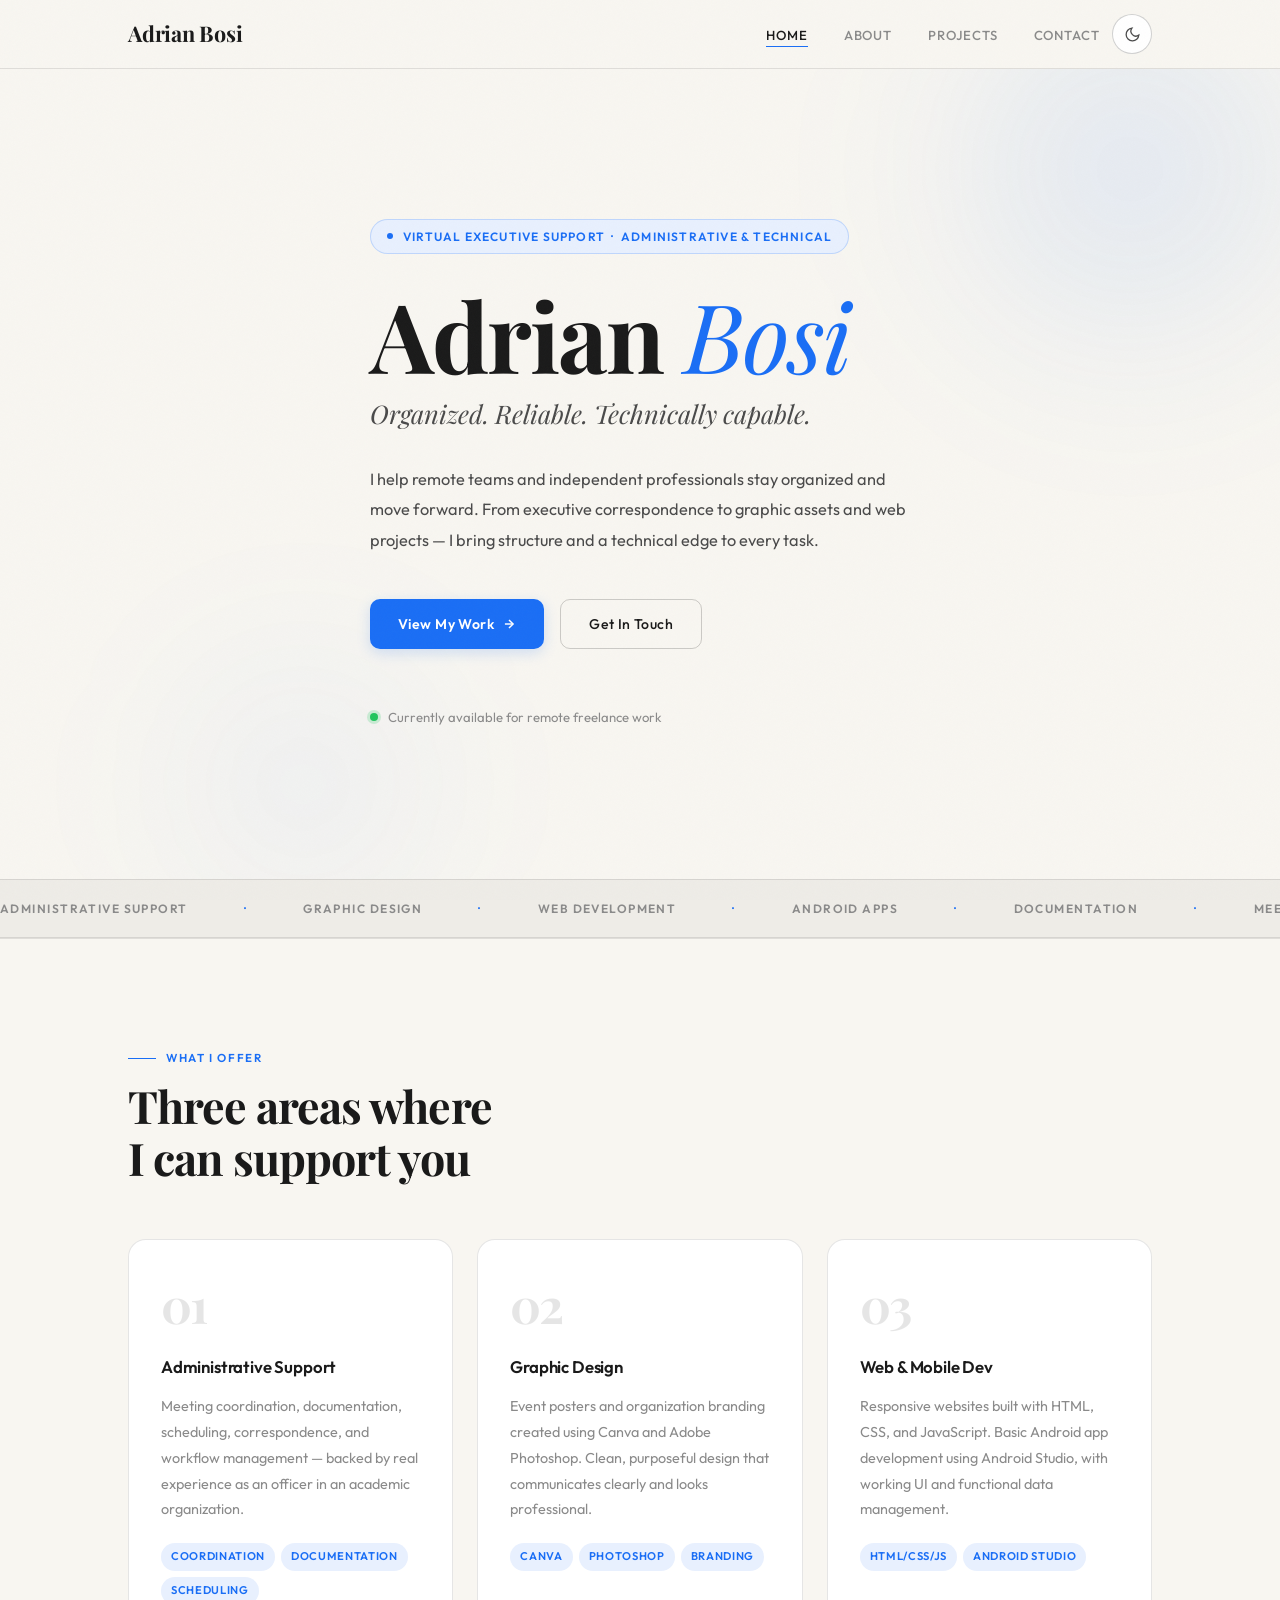
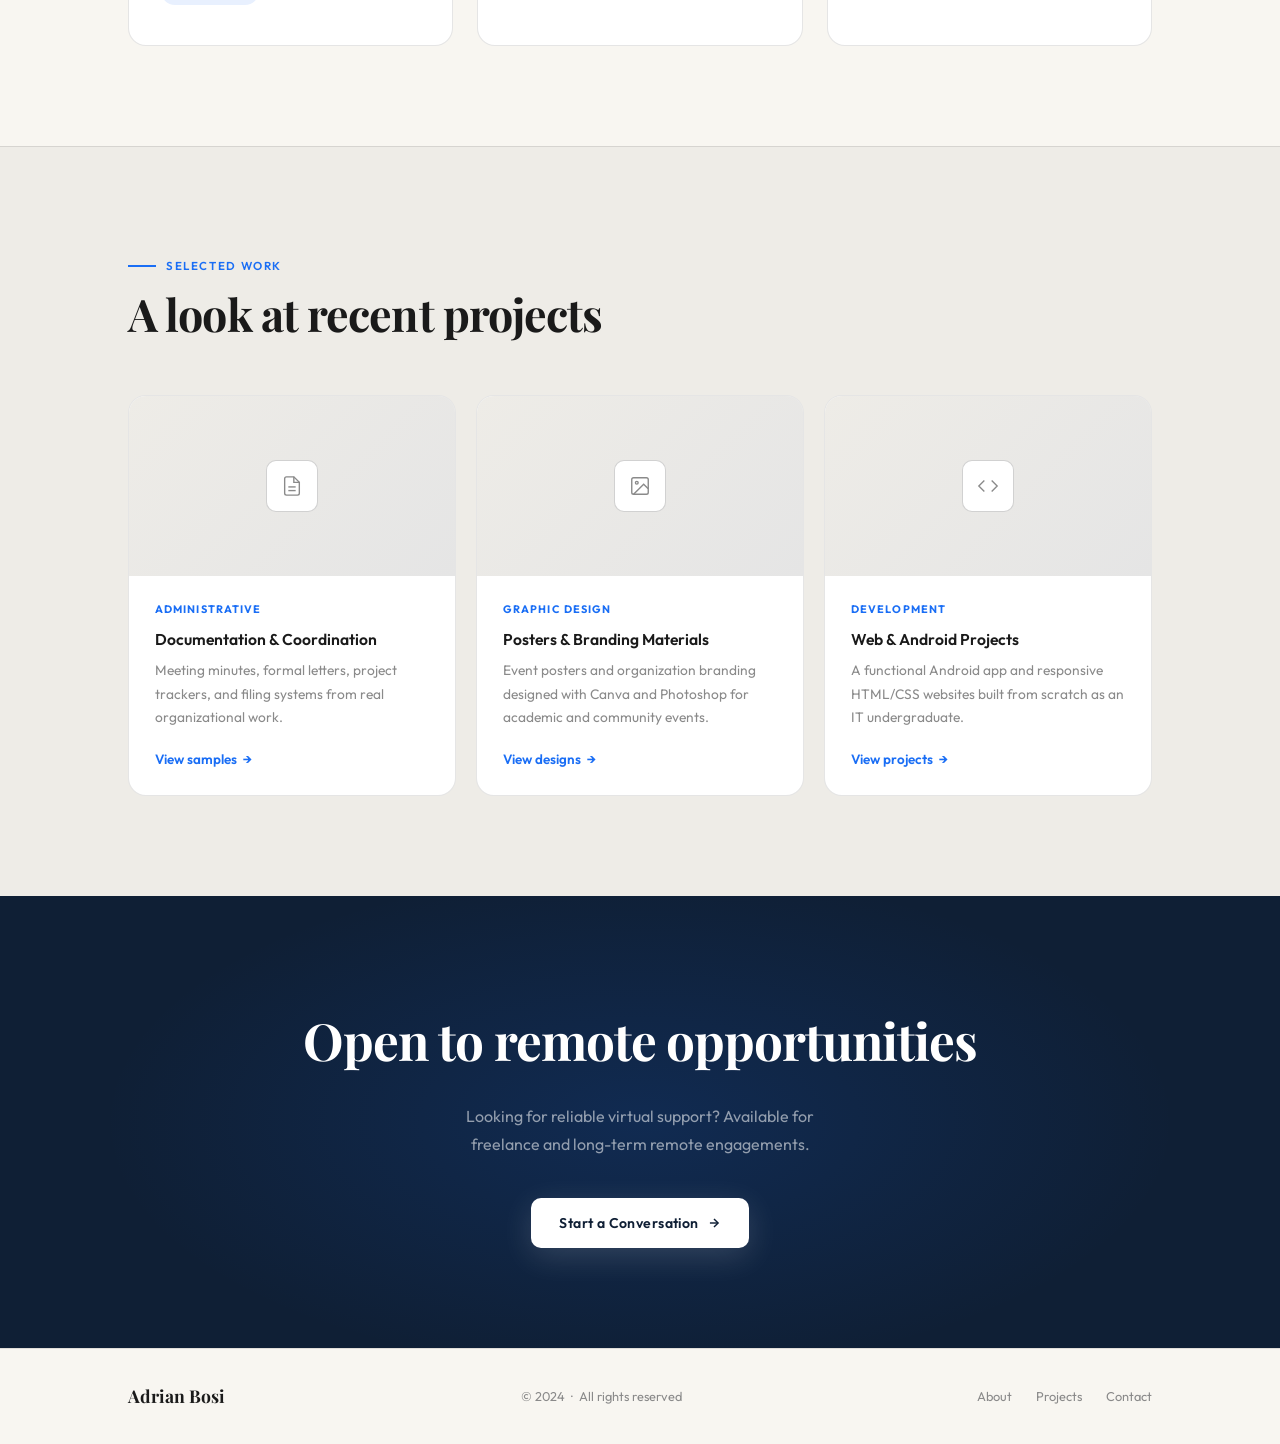
==== index.html @ af2e98ad "Add files via upload" ====
<!DOCTYPE html>
<html lang="en" data-theme="light">
<head>
  <meta charset="UTF-8"/>
  <meta name="viewport" content="width=device-width, initial-scale=1.0"/>
  <title>Adrian Bosi | Virtual Executive &amp; Administrative Support</title>
  <meta name="description" content="Virtual executive and administrative support for remote teams. Organized, reliable, and technically capable. Available for freelance work."/>
  <meta name="theme-color" content="#f8f6f1" media="(prefers-color-scheme: light)"/>
  <meta name="theme-color" content="#0d0f14" media="(prefers-color-scheme: dark)"/>
  <link rel="stylesheet" href="css/style.css"/>
</head>
<body>

  <!-- Skip to content (accessibility) -->
  <a href="#main-content" class="skip-link">Skip to main content</a>

  <!-- Scroll progress bar -->
  <div id="scrollProgress" style="position:fixed;top:0;left:0;height:2px;background:var(--accent);z-index:999;width:0;transition:width 0.1s;" aria-hidden="true"></div>

  <!-- NAV -->
  <nav class="navbar" role="navigation" aria-label="Main navigation">
    <div class="nav-inner">
      <a href="index.html" class="nav-logo" aria-label="Adrian Bosi — home">Adrian Bosi</a>

      <div class="nav-right">
        <!-- Mobile toggle -->
        <button class="nav-toggle" id="navToggle"
                aria-expanded="false"
                aria-controls="navLinksWrap"
                aria-label="Open menu">
          <span></span><span></span><span></span>
        </button>

        <!-- Links -->
        <div class="nav-links-wrap" id="navLinksWrap">
          <ul class="nav-links" role="list">
            <li><a href="index.html" class="active">Home</a></li>
            <li><a href="pages/about.html">About</a></li>
            <li><a href="pages/projects.html">Projects</a></li>
            <li><a href="pages/contact.html">Contact</a></li>
          </ul>
        </div>

        <!-- Dark mode toggle -->
        <button class="theme-toggle" id="themeToggle" aria-label="Switch to dark mode">
          <!-- Moon (shown in light mode) -->
          <svg class="icon-moon" viewBox="0 0 24 24" fill="none" stroke="currentColor" stroke-width="1.8" aria-hidden="true">
            <path d="M21 12.79A9 9 0 1111.21 3 7 7 0 0021 12.79z"/>
          </svg>
          <!-- Sun (shown in dark mode) -->
          <svg class="icon-sun" viewBox="0 0 24 24" fill="none" stroke="currentColor" stroke-width="1.8" aria-hidden="true">
            <circle cx="12" cy="12" r="5"/>
            <line x1="12" y1="1" x2="12" y2="3"/>
            <line x1="12" y1="21" x2="12" y2="23"/>
            <line x1="4.22" y1="4.22" x2="5.64" y2="5.64"/>
            <line x1="18.36" y1="18.36" x2="19.78" y2="19.78"/>
            <line x1="1" y1="12" x2="3" y2="12"/>
            <line x1="21" y1="12" x2="23" y2="12"/>
            <line x1="4.22" y1="19.78" x2="5.64" y2="18.36"/>
            <line x1="18.36" y1="5.64" x2="19.78" y2="4.22"/>
          </svg>
        </button>
      </div>
    </div>
  </nav>

  <main id="main-content">

    <!-- HERO -->
    <section class="hero" aria-label="Introduction">
      <div class="hero-bg" aria-hidden="true">
        <div class="hero-orb hero-orb-1"></div>
        <div class="hero-orb hero-orb-2"></div>
      </div>
      <div class="container">
        <div class="hero-content">

          <div class="hero-eyebrow reveal">
            <div class="hero-eyebrow-dot" aria-hidden="true"></div>
            <span>Virtual Executive Support &nbsp;&middot;&nbsp; Administrative &amp; Technical</span>
          </div>

          <h1 class="hero-name reveal reveal-delay-1">
            Adrian&nbsp;<span class="hero-name-italic">Bosi</span>
          </h1>

          <p class="hero-tagline reveal reveal-delay-2">
            Organized. Reliable. Technically capable.
          </p>

          <p class="hero-intro reveal reveal-delay-2">
            I help remote teams and independent professionals stay organized and move forward.
            From executive correspondence to graphic assets and web projects — I bring structure
            and a technical edge to every task.
          </p>

          <div class="hero-cta reveal reveal-delay-3">
            <a href="pages/projects.html" class="btn-primary">
              View My Work
              <svg width="14" height="14" viewBox="0 0 24 24" fill="none" stroke="currentColor" stroke-width="2.5" aria-hidden="true"><line x1="5" y1="12" x2="19" y2="12"/><polyline points="12 5 19 12 12 19"/></svg>
            </a>
            <a href="pages/contact.html" class="btn-outline">Get In Touch</a>
          </div>

          <div class="hero-status reveal reveal-delay-4" aria-label="Availability status">
            <div class="status-dot" aria-hidden="true"></div>
            <span>Currently available for remote freelance work</span>
          </div>

        </div>
      </div>
    </section>

    <!-- MARQUEE STRIP -->
    <div class="marquee-section" aria-hidden="true">
      <div class="marquee-track">
        <!-- Duplicated for seamless loop -->
        <span class="marquee-item">Administrative Support</span>
        <span class="marquee-item">Graphic Design</span>
        <span class="marquee-item">Web Development</span>
        <span class="marquee-item">Android Apps</span>
        <span class="marquee-item">Documentation</span>
        <span class="marquee-item">Meeting Coordination</span>
        <span class="marquee-item">Canva &amp; Photoshop</span>
        <span class="marquee-item">HTML &amp; CSS &amp; JS</span>
        <span class="marquee-item">Remote Ready</span>
        <span class="marquee-item">Administrative Support</span>
        <span class="marquee-item">Graphic Design</span>
        <span class="marquee-item">Web Development</span>
        <span class="marquee-item">Android Apps</span>
        <span class="marquee-item">Documentation</span>
        <span class="marquee-item">Meeting Coordination</span>
        <span class="marquee-item">Canva &amp; Photoshop</span>
        <span class="marquee-item">HTML &amp; CSS &amp; JS</span>
        <span class="marquee-item">Remote Ready</span>
      </div>
    </div>

    <!-- SERVICES -->
    <section class="services" aria-labelledby="services-heading">
      <div class="container">
        <div class="section-eyebrow reveal">
          <div class="eyebrow-line" aria-hidden="true"></div>
          <span class="eyebrow-text">What I Offer</span>
        </div>
        <h2 class="section-title reveal" id="services-heading">
          Three areas where<br/>I can support you
        </h2>
        <div class="services-grid">

          <div class="service-card reveal reveal-delay-1">
            <div class="service-card-num" aria-hidden="true">01</div>
            <h3>Administrative Support</h3>
            <p>Meeting coordination, documentation, scheduling, correspondence, and workflow management — backed by real experience as an officer in an academic organization.</p>
            <div class="service-tag-row" aria-label="Related skills">
              <span class="service-tag">Coordination</span>
              <span class="service-tag">Documentation</span>
              <span class="service-tag">Scheduling</span>
            </div>
          </div>

          <div class="service-card reveal reveal-delay-2">
            <div class="service-card-num" aria-hidden="true">02</div>
            <h3>Graphic Design</h3>
            <p>Event posters and organization branding created using Canva and Adobe Photoshop. Clean, purposeful design that communicates clearly and looks professional.</p>
            <div class="service-tag-row" aria-label="Related skills">
              <span class="service-tag">Canva</span>
              <span class="service-tag">Photoshop</span>
              <span class="service-tag">Branding</span>
            </div>
          </div>

          <div class="service-card reveal reveal-delay-3">
            <div class="service-card-num" aria-hidden="true">03</div>
            <h3>Web &amp; Mobile Dev</h3>
            <p>Responsive websites built with HTML, CSS, and JavaScript. Basic Android app development using Android Studio, with working UI and functional data management.</p>
            <div class="service-tag-row" aria-label="Related skills">
              <span class="service-tag">HTML/CSS/JS</span>
              <span class="service-tag">Android Studio</span>
            </div>
          </div>

        </div>
      </div>
    </section>

    <!-- WORK PREVIEW -->
    <section class="preview" aria-labelledby="preview-heading">
      <div class="container">
        <div class="section-eyebrow reveal">
          <div class="eyebrow-line" aria-hidden="true"></div>
          <span class="eyebrow-text">Selected Work</span>
        </div>
        <h2 class="section-title reveal" id="preview-heading">A look at recent projects</h2>
        <div class="preview-grid">

          <a href="pages/projects.html#admin" class="preview-card reveal reveal-delay-1" aria-label="View Administrative work samples">
            <div class="preview-card-img" aria-hidden="true">
              <div class="preview-card-icon">
                <svg viewBox="0 0 24 24"><path d="M14 2H6a2 2 0 00-2 2v16a2 2 0 002 2h12a2 2 0 002-2V8z"/><polyline points="14 2 14 8 20 8"/><line x1="16" y1="13" x2="8" y2="13"/><line x1="16" y1="17" x2="8" y2="17"/></svg>
              </div>
            </div>
            <div class="preview-card-body">
              <div class="preview-tag">Administrative</div>
              <h4>Documentation &amp; Coordination</h4>
              <p>Meeting minutes, formal letters, project trackers, and filing systems from real organizational work.</p>
              <div class="preview-card-arrow" aria-hidden="true">
                View samples <span>&rarr;</span>
              </div>
            </div>
          </a>

          <a href="pages/projects.html#design" class="preview-card reveal reveal-delay-2" aria-label="View Graphic Design work samples">
            <div class="preview-card-img" aria-hidden="true">
              <div class="preview-card-icon">
                <svg viewBox="0 0 24 24"><rect x="3" y="3" width="18" height="18" rx="2"/><circle cx="8.5" cy="8.5" r="1.5"/><polyline points="21 15 16 10 5 21"/></svg>
              </div>
            </div>
            <div class="preview-card-body">
              <div class="preview-tag">Graphic Design</div>
              <h4>Posters &amp; Branding Materials</h4>
              <p>Event posters and organization branding designed with Canva and Photoshop for academic and community events.</p>
              <div class="preview-card-arrow" aria-hidden="true">
                View designs <span>&rarr;</span>
              </div>
            </div>
          </a>

          <a href="pages/projects.html#dev" class="preview-card reveal reveal-delay-3" aria-label="View Web and Mobile Development samples">
            <div class="preview-card-img" aria-hidden="true">
              <div class="preview-card-icon">
                <svg viewBox="0 0 24 24"><polyline points="16 18 22 12 16 6"/><polyline points="8 6 2 12 8 18"/></svg>
              </div>
            </div>
            <div class="preview-card-body">
              <div class="preview-tag">Development</div>
              <h4>Web &amp; Android Projects</h4>
              <p>A functional Android app and responsive HTML/CSS websites built from scratch as an IT undergraduate.</p>
              <div class="preview-card-arrow" aria-hidden="true">
                View projects <span>&rarr;</span>
              </div>
            </div>
          </a>

        </div>
      </div>
    </section>

    <!-- CTA BANNER -->
    <section class="cta-banner" aria-labelledby="cta-heading">
      <div class="cta-banner-glow" aria-hidden="true"></div>
      <div class="container">
        <div class="cta-banner-content reveal">
          <h2 id="cta-heading">Open to remote opportunities</h2>
          <p>Looking for reliable virtual support? Available for freelance and long-term remote engagements.</p>
          <a href="pages/contact.html" class="btn-primary">
            Start a Conversation
            <svg width="14" height="14" viewBox="0 0 24 24" fill="none" stroke="currentColor" stroke-width="2.5" aria-hidden="true"><line x1="5" y1="12" x2="19" y2="12"/><polyline points="12 5 19 12 12 19"/></svg>
          </a>
        </div>
      </div>
    </section>

  </main>

  <!-- FOOTER -->
  <footer class="footer" role="contentinfo">
    <div class="container">
      <div class="footer-inner">
        <span class="footer-logo">Adrian Bosi</span>
        <p>&copy; 2024 &nbsp;&middot;&nbsp; All rights reserved</p>
        <nav class="footer-links" aria-label="Footer navigation">
          <a href="pages/about.html">About</a>
          <a href="pages/projects.html">Projects</a>
          <a href="pages/contact.html">Contact</a>
        </nav>
      </div>
    </div>
  </footer>

  <script src="js/main.js"></script>
</body>
</html>
---- css/style.css ----
/* =====================================================
   PORTFOLIO — STYLE.CSS
   Aesthetic: Refined editorial · dual-mode
   ===================================================== */

/* ---- GOOGLE FONTS ---- */
@import url('https://fonts.googleapis.com/css2?family=Playfair+Display:ital,wght@0,400;0,600;0,700;1,400&family=Outfit:wght@300;400;500;600&display=swap');

/* ---- CSS VARIABLES: LIGHT MODE ---- */
:root {
  --bg:          #f8f6f1;
  --bg-2:        #eeece7;
  --bg-card:     #ffffff;
  --text:        #1a1a1a;
  --text-2:      #4a4a4a;
  --text-muted:  #8a8a8a;
  --navy:        #0f1f35;
  --accent:      #1a6ef5;
  --accent-glow: rgba(26,110,245,0.18);
  --accent-soft: #e8f0fe;
  --border:      rgba(0,0,0,0.10);
  --border-strong: rgba(0,0,0,0.18);
  --shadow-sm:   0 2px 10px rgba(0,0,0,0.06);
  --shadow-md:   0 6px 30px rgba(0,0,0,0.10);
  --shadow-lg:   0 16px 48px rgba(0,0,0,0.14);
  --grain-opacity: 0.025;
  --radius:      10px;
  --radius-lg:   18px;
  --font-display: 'Playfair Display', serif;
  --font-body:    'Outfit', sans-serif;
  --transition:   0.3s cubic-bezier(0.4, 0, 0.2, 1);
}

/* ---- DARK MODE ---- */
[data-theme="dark"] {
  --bg:          #0d0f14;
  --bg-2:        #13161e;
  --bg-card:     #181c26;
  --text:        #eeeae0;
  --text-2:      #b8b4a8;
  --text-muted:  #6b6760;
  --navy:        #eeeae0;
  --accent:      #4d8ef7;
  --accent-glow: rgba(77,142,247,0.22);
  --accent-soft: rgba(77,142,247,0.10);
  --border:      rgba(255,255,255,0.08);
  --border-strong: rgba(255,255,255,0.14);
  --shadow-sm:   0 2px 10px rgba(0,0,0,0.3);
  --shadow-md:   0 6px 30px rgba(0,0,0,0.4);
  --shadow-lg:   0 16px 48px rgba(0,0,0,0.5);
  --grain-opacity: 0.04;
}

/* ---- RESET & BASE ---- */
*, *::before, *::after { box-sizing: border-box; margin: 0; padding: 0; }
html { scroll-behavior: smooth; font-size: 16px; }

body {
  font-family: var(--font-body);
  background: var(--bg);
  color: var(--text);
  line-height: 1.75;
  -webkit-font-smoothing: antialiased;
  transition: background var(--transition), color var(--transition);
  overflow-x: hidden;
  position: relative;
}

/* ---- GRAIN TEXTURE OVERLAY ---- */
body::before {
  content: '';
  position: fixed;
  inset: 0;
  pointer-events: none;
  z-index: 9999;
  opacity: var(--grain-opacity);
  background-image: url("data:image/svg+xml,%3Csvg viewBox='0 0 256 256' xmlns='http://www.w3.org/2000/svg'%3E%3Cfilter id='noise'%3E%3CfeTurbulence type='fractalNoise' baseFrequency='0.9' numOctaves='4' stitchTiles='stitch'/%3E%3C/filter%3E%3Crect width='100%25' height='100%25' filter='url(%23noise)'/%3E%3C/svg%3E");
  background-repeat: repeat;
  background-size: 160px 160px;
}

/* ---- SKIP TO CONTENT (accessibility) ---- */
.skip-link {
  position: absolute;
  top: -100%;
  left: 16px;
  background: var(--accent);
  color: #fff;
  padding: 10px 20px;
  border-radius: var(--radius);
  font-size: 0.85rem;
  font-weight: 600;
  z-index: 9999;
  transition: top 0.2s;
}
.skip-link:focus { top: 16px; }

img { max-width: 100%; display: block; }
a { text-decoration: none; color: inherit; }

/* Focus styles for accessibility */
:focus-visible {
  outline: 2px solid var(--accent);
  outline-offset: 3px;
  border-radius: 4px;
}

.container {
  max-width: 1080px;
  margin: 0 auto;
  padding: 0 28px;
}

/* ---- SCROLL REVEAL ---- */
.reveal {
  opacity: 0;
  transform: translateY(28px);
  transition: opacity 0.65s cubic-bezier(0.4,0,0.2,1),
              transform 0.65s cubic-bezier(0.4,0,0.2,1);
}
.reveal.revealed {
  opacity: 1;
  transform: translateY(0);
}
.reveal-delay-1 { transition-delay: 0.1s; }
.reveal-delay-2 { transition-delay: 0.2s; }
.reveal-delay-3 { transition-delay: 0.3s; }
.reveal-delay-4 { transition-delay: 0.4s; }

/* ---- NAVBAR ---- */
.navbar {
  position: sticky;
  top: 0;
  z-index: 200;
  background: rgba(248,246,241,0.88);
  backdrop-filter: blur(14px);
  -webkit-backdrop-filter: blur(14px);
  border-bottom: 1px solid var(--border);
  transition: background var(--transition), border-color var(--transition);
}

[data-theme="dark"] .navbar {
  background: rgba(13,15,20,0.88);
}

.nav-inner {
  max-width: 1080px;
  margin: 0 auto;
  padding: 0 28px;
  height: 68px;
  display: flex;
  align-items: center;
  justify-content: space-between;
}

.nav-logo {
  font-family: var(--font-display);
  font-size: 1.35rem;
  font-weight: 700;
  color: var(--text);
  letter-spacing: -0.01em;
  transition: color var(--transition);
}
.nav-logo:hover { color: var(--accent); }

.nav-right {
  display: flex;
  align-items: center;
  gap: 12px;
}

.nav-links {
  display: flex;
  list-style: none;
  gap: 36px;
  align-items: center;
}

.nav-links a {
  font-size: 0.82rem;
  font-weight: 500;
  color: var(--text-muted);
  letter-spacing: 0.07em;
  text-transform: uppercase;
  transition: color var(--transition);
  position: relative;
  padding-bottom: 2px;
}

.nav-links a::after {
  content: '';
  position: absolute;
  bottom: -2px;
  left: 0;
  width: 0;
  height: 1.5px;
  background: var(--accent);
  transition: width var(--transition);
}

.nav-links a:hover,
.nav-links a.active { color: var(--text); }
.nav-links a:hover::after,
.nav-links a.active::after { width: 100%; }

/* ---- DARK MODE TOGGLE ---- */
.theme-toggle {
  width: 40px;
  height: 40px;
  border: 1px solid var(--border-strong);
  border-radius: 50%;
  background: var(--bg-card);
  cursor: pointer;
  display: flex;
  align-items: center;
  justify-content: center;
  transition: all var(--transition);
  color: var(--text-2);
  flex-shrink: 0;
}
.theme-toggle:hover {
  border-color: var(--accent);
  color: var(--accent);
  box-shadow: 0 0 0 3px var(--accent-glow);
}

.theme-toggle svg {
  width: 17px;
  height: 17px;
  transition: opacity 0.2s, transform 0.3s;
}

.icon-moon { display: block; }
.icon-sun  { display: none; }
[data-theme="dark"] .icon-moon { display: none; }
[data-theme="dark"] .icon-sun  { display: block; }

/* Mobile nav toggle */
.nav-toggle {
  display: none;
  flex-direction: column;
  gap: 5px;
  background: none;
  border: none;
  cursor: pointer;
  padding: 6px;
  color: var(--text);
}
.nav-toggle span {
  display: block;
  width: 22px;
  height: 2px;
  background: currentColor;
  border-radius: 2px;
  transition: all 0.3s;
}

/* ---- BUTTONS ---- */
.btn-primary {
  display: inline-flex;
  align-items: center;
  gap: 8px;
  background: var(--accent);
  color: #fff;
  padding: 13px 28px;
  border-radius: var(--radius);
  font-family: var(--font-body);
  font-weight: 600;
  font-size: 0.88rem;
  letter-spacing: 0.03em;
  border: none;
  cursor: pointer;
  transition: all var(--transition);
  box-shadow: 0 4px 14px var(--accent-glow);
}
.btn-primary:hover {
  transform: translateY(-2px);
  box-shadow: 0 8px 24px var(--accent-glow);
  filter: brightness(1.08);
}

.btn-outline {
  display: inline-flex;
  align-items: center;
  gap: 8px;
  border: 1.5px solid var(--border-strong);
  color: var(--text);
  padding: 12px 28px;
  border-radius: var(--radius);
  font-family: var(--font-body);
  font-weight: 500;
  font-size: 0.88rem;
  letter-spacing: 0.03em;
  transition: all var(--transition);
  background: transparent;
  cursor: pointer;
}
.btn-outline:hover {
  border-color: var(--accent);
  color: var(--accent);
  transform: translateY(-2px);
  box-shadow: 0 4px 14px var(--accent-glow);
}

/* ---- HERO ---- */
.hero {
  min-height: 90vh;
  display: flex;
  align-items: center;
  padding: 80px 0;
  position: relative;
  overflow: hidden;
}

/* Animated background gradient orbs */
.hero-bg {
  position: absolute;
  inset: 0;
  pointer-events: none;
  overflow: hidden;
}

.hero-orb {
  position: absolute;
  border-radius: 50%;
  filter: blur(80px);
  animation: orbFloat 8s ease-in-out infinite;
}

.hero-orb-1 {
  width: 500px;
  height: 500px;
  background: radial-gradient(circle, rgba(26,110,245,0.12) 0%, transparent 70%);
  top: -150px;
  right: -100px;
  animation-delay: 0s;
}

.hero-orb-2 {
  width: 350px;
  height: 350px;
  background: radial-gradient(circle, rgba(26,110,245,0.07) 0%, transparent 70%);
  bottom: -80px;
  left: 10%;
  animation-delay: 3s;
}

[data-theme="dark"] .hero-orb-1 {
  background: radial-gradient(circle, rgba(77,142,247,0.16) 0%, transparent 70%);
}
[data-theme="dark"] .hero-orb-2 {
  background: radial-gradient(circle, rgba(77,142,247,0.10) 0%, transparent 70%);
}

@keyframes orbFloat {
  0%, 100% { transform: translateY(0px) scale(1); }
  50% { transform: translateY(-30px) scale(1.05); }
}

.hero-content { position: relative; z-index: 1; }

.hero-eyebrow {
  display: inline-flex;
  align-items: center;
  gap: 10px;
  background: var(--accent-soft);
  border: 1px solid rgba(26,110,245,0.2);
  border-radius: 100px;
  padding: 6px 16px;
  margin-bottom: 32px;
}

.hero-eyebrow-dot {
  width: 6px;
  height: 6px;
  border-radius: 50%;
  background: var(--accent);
  animation: pulse 2s ease-in-out infinite;
}

@keyframes pulse {
  0%, 100% { box-shadow: 0 0 0 0 var(--accent-glow); }
  50% { box-shadow: 0 0 0 6px transparent; }
}

.hero-eyebrow span {
  font-size: 0.75rem;
  font-weight: 600;
  letter-spacing: 0.1em;
  text-transform: uppercase;
  color: var(--accent);
}

.hero-name {
  font-family: var(--font-display);
  font-size: clamp(3.2rem, 8vw, 6rem);
  color: var(--text);
  line-height: 1.02;
  margin-bottom: 8px;
  font-weight: 700;
  letter-spacing: -0.02em;
}

.hero-name-italic {
  font-style: italic;
  font-weight: 400;
  color: var(--accent);
}

.hero-tagline {
  font-family: var(--font-display);
  font-size: clamp(1.1rem, 2.5vw, 1.6rem);
  color: var(--text-2);
  margin-bottom: 28px;
  font-style: italic;
  font-weight: 400;
}

.hero-intro {
  max-width: 540px;
  color: var(--text-2);
  font-size: 1.02rem;
  margin-bottom: 44px;
  line-height: 1.85;
}

.hero-cta {
  display: flex;
  gap: 16px;
  flex-wrap: wrap;
  margin-bottom: 52px;
}

.hero-status {
  display: inline-flex;
  align-items: center;
  gap: 10px;
  font-size: 0.82rem;
  color: var(--text-muted);
}

.status-dot {
  width: 8px;
  height: 8px;
  border-radius: 50%;
  background: #22c55e;
  box-shadow: 0 0 0 3px rgba(34,197,94,0.2);
  animation: pulse-green 2.5s ease-in-out infinite;
}

@keyframes pulse-green {
  0%, 100% { box-shadow: 0 0 0 3px rgba(34,197,94,0.2); }
  50% { box-shadow: 0 0 0 7px rgba(34,197,94,0.0); }
}

/* ---- SECTION COMMON ---- */
.section-eyebrow {
  display: inline-flex;
  align-items: center;
  gap: 10px;
  margin-bottom: 12px;
}

.eyebrow-line {
  width: 28px;
  height: 1.5px;
  background: var(--accent);
}

.eyebrow-text {
  font-size: 0.72rem;
  font-weight: 600;
  letter-spacing: 0.14em;
  text-transform: uppercase;
  color: var(--accent);
}

.section-title {
  font-family: var(--font-display);
  font-size: clamp(1.9rem, 4vw, 2.8rem);
  color: var(--text);
  margin-bottom: 56px;
  font-weight: 700;
  line-height: 1.15;
  letter-spacing: -0.02em;
}

/* ---- SERVICES ---- */
.services {
  padding: 100px 0;
  border-top: 1px solid var(--border);
  position: relative;
}

.services-grid {
  display: grid;
  grid-template-columns: repeat(3, 1fr);
  gap: 24px;
}

.service-card {
  background: var(--bg-card);
  border: 1px solid var(--border);
  border-radius: var(--radius-lg);
  padding: 40px 32px;
  position: relative;
  overflow: hidden;
  transition: all var(--transition);
  cursor: default;
}

.service-card::before {
  content: '';
  position: absolute;
  top: 0;
  left: 0;
  right: 0;
  height: 2px;
  background: linear-gradient(90deg, var(--accent) 0%, transparent 100%);
  transform: scaleX(0);
  transform-origin: left;
  transition: transform var(--transition);
}

.service-card:hover {
  border-color: var(--border-strong);
  box-shadow: var(--shadow-md);
  transform: translateY(-4px);
}

.service-card:hover::before {
  transform: scaleX(1);
}

.service-card-num {
  font-family: var(--font-display);
  font-size: 3rem;
  font-weight: 700;
  color: var(--border);
  line-height: 1;
  margin-bottom: 24px;
  transition: color var(--transition);
  letter-spacing: -0.04em;
}

.service-card:hover .service-card-num {
  color: var(--accent-glow);
}

.service-card h3 {
  font-size: 1.05rem;
  font-weight: 600;
  color: var(--text);
  margin-bottom: 12px;
  letter-spacing: -0.01em;
}

.service-card p {
  font-size: 0.9rem;
  color: var(--text-muted);
  line-height: 1.8;
}

.service-tag-row {
  display: flex;
  flex-wrap: wrap;
  gap: 6px;
  margin-top: 20px;
}

.service-tag {
  font-size: 0.7rem;
  font-weight: 600;
  letter-spacing: 0.06em;
  text-transform: uppercase;
  color: var(--accent);
  background: var(--accent-soft);
  padding: 4px 10px;
  border-radius: 100px;
}

/* ---- MARQUEE STRIP ---- */
.marquee-section {
  border-top: 1px solid var(--border);
  border-bottom: 1px solid var(--border);
  padding: 18px 0;
  overflow: hidden;
  background: var(--bg-2);
}

.marquee-track {
  display: flex;
  gap: 56px;
  width: max-content;
  animation: marquee 22s linear infinite;
}

.marquee-item {
  font-size: 0.75rem;
  font-weight: 600;
  letter-spacing: 0.12em;
  text-transform: uppercase;
  color: var(--text-muted);
  white-space: nowrap;
  display: flex;
  align-items: center;
  gap: 56px;
}

.marquee-item::after {
  content: '·';
  color: var(--accent);
}

@keyframes marquee {
  from { transform: translateX(0); }
  to   { transform: translateX(-50%); }
}

/* ---- WORK PREVIEW ---- */
.preview {
  padding: 100px 0;
  background: var(--bg-2);
  border-top: 1px solid var(--border);
}

.preview-grid {
  display: grid;
  grid-template-columns: repeat(3, 1fr);
  gap: 20px;
}

.preview-card {
  background: var(--bg-card);
  border: 1px solid var(--border);
  border-radius: var(--radius-lg);
  overflow: hidden;
  transition: all var(--transition);
  text-decoration: none;
  display: block;
  color: inherit;
}

.preview-card:hover {
  box-shadow: var(--shadow-lg);
  transform: translateY(-5px);
  border-color: var(--accent);
}

.preview-card-img {
  height: 180px;
  background: linear-gradient(135deg, var(--bg-2) 0%, var(--border) 100%);
  position: relative;
  overflow: hidden;
  display: flex;
  align-items: center;
  justify-content: center;
}

.preview-card-icon {
  width: 52px;
  height: 52px;
  border: 1px solid var(--border-strong);
  border-radius: var(--radius);
  display: flex;
  align-items: center;
  justify-content: center;
  background: var(--bg-card);
}

.preview-card-icon svg {
  width: 22px;
  height: 22px;
  stroke: var(--text-muted);
  fill: none;
  stroke-width: 1.5;
}

.preview-card-body { padding: 24px 26px; }

.preview-tag {
  font-size: 0.68rem;
  font-weight: 700;
  letter-spacing: 0.1em;
  text-transform: uppercase;
  color: var(--accent);
  margin-bottom: 10px;
}

.preview-card-body h4 {
  font-size: 0.98rem;
  font-weight: 600;
  color: var(--text);
  margin-bottom: 8px;
  line-height: 1.4;
}

.preview-card-body p {
  font-size: 0.86rem;
  color: var(--text-muted);
  line-height: 1.7;
  margin-bottom: 18px;
}

.preview-card-arrow {
  font-size: 0.84rem;
  font-weight: 600;
  color: var(--accent);
  display: flex;
  align-items: center;
  gap: 6px;
  transition: gap var(--transition);
}

.preview-card:hover .preview-card-arrow { gap: 10px; }

/* ---- CTA BANNER ---- */
.cta-banner {
  padding: 100px 0;
  text-align: center;
  position: relative;
  overflow: hidden;
  background: var(--navy);
}

[data-theme="dark"] .cta-banner {
  background: #060810;
  border-top: 1px solid var(--border);
}

.cta-banner-glow {
  position: absolute;
  inset: 0;
  background: radial-gradient(ellipse 60% 80% at 50% 50%, rgba(26,110,245,0.15) 0%, transparent 70%);
  pointer-events: none;
}

.cta-banner-content { position: relative; z-index: 1; }

.cta-banner h2 {
  font-family: var(--font-display);
  font-size: clamp(2rem, 5vw, 3.2rem);
  color: #fff;
  margin-bottom: 16px;
  font-weight: 700;
  letter-spacing: -0.02em;
}

.cta-banner p {
  color: rgba(255,255,255,0.55);
  font-size: 1rem;
  margin-bottom: 40px;
  max-width: 380px;
  margin-left: auto;
  margin-right: auto;
  line-height: 1.75;
}

.cta-banner .btn-primary {
  background: #fff;
  color: #0f1f35;
  box-shadow: 0 8px 32px rgba(255,255,255,0.15);
}
.cta-banner .btn-primary:hover {
  background: #fff;
  filter: brightness(0.95);
}

/* ---- FOOTER ---- */
.footer {
  padding: 32px 0;
  border-top: 1px solid var(--border);
  background: var(--bg);
}

.footer-inner {
  display: flex;
  align-items: center;
  justify-content: space-between;
  flex-wrap: wrap;
  gap: 14px;
}

.footer-logo {
  font-family: var(--font-display);
  font-size: 1.1rem;
  font-weight: 700;
  color: var(--text);
}

.footer p {
  font-size: 0.8rem;
  color: var(--text-muted);
}

.footer-links {
  display: flex;
  gap: 24px;
}

.footer-links a {
  font-size: 0.8rem;
  color: var(--text-muted);
  transition: color var(--transition);
}
.footer-links a:hover { color: var(--accent); }

/* ---- PAGE HEADER ---- */
.page-header {
  padding: 72px 0 56px;
  border-bottom: 1px solid var(--border);
  position: relative;
  overflow: hidden;
}

.page-header-bg {
  position: absolute;
  inset: 0;
  background: radial-gradient(ellipse 50% 100% at 80% 50%, var(--accent-glow) 0%, transparent 70%);
  pointer-events: none;
}

.page-header-content { position: relative; z-index: 1; }

.page-header h1 {
  font-family: var(--font-display);
  font-size: clamp(2.4rem, 6vw, 4rem);
  color: var(--text);
  margin-bottom: 14px;
  font-weight: 700;
  letter-spacing: -0.03em;
  line-height: 1.1;
}

.page-header p {
  color: var(--text-2);
  font-size: 1rem;
  max-width: 500px;
  line-height: 1.8;
}

/* ---- ABOUT ---- */
.about-section { padding: 96px 0; }

.about-grid {
  display: grid;
  grid-template-columns: 1.15fr 0.85fr;
  gap: 80px;
  align-items: start;
}

.about-bio h2 {
  font-family: var(--font-display);
  font-size: 1.8rem;
  color: var(--text);
  margin-bottom: 22px;
  font-weight: 700;
  letter-spacing: -0.02em;
}

.about-bio p {
  color: var(--text-2);
  font-size: 0.97rem;
  margin-bottom: 18px;
  line-height: 1.9;
}

.positioning-box {
  background: linear-gradient(135deg, var(--accent) 0%, #1158cc 100%);
  border-radius: var(--radius-lg);
  padding: 36px 34px;
  margin-top: 36px;
  position: relative;
  overflow: hidden;
}

.positioning-box::before {
  content: '';
  position: absolute;
  top: -30px;
  right: -30px;
  width: 120px;
  height: 120px;
  border-radius: 50%;
  background: rgba(255,255,255,0.06);
}

.positioning-box h3 {
  font-family: var(--font-display);
  font-size: 1.25rem;
  color: #fff;
  margin-bottom: 12px;
  font-weight: 700;
}

.positioning-box p {
  font-size: 0.92rem;
  line-height: 1.85;
  color: rgba(255,255,255,0.82);
  margin-bottom: 0;
}

.skills-sticky { position: sticky; top: 90px; }

.skills-block { margin-bottom: 32px; }

.skills-block-label {
  font-size: 0.68rem;
  font-weight: 700;
  letter-spacing: 0.14em;
  text-transform: uppercase;
  color: var(--accent);
  margin-bottom: 12px;
  display: flex;
  align-items: center;
  gap: 8px;
}

.skills-block-label::after {
  content: '';
  flex: 1;
  height: 1px;
  background: var(--border);
}

.skill-tags {
  display: flex;
  flex-wrap: wrap;
  gap: 8px;
}

.skill-tag {
  font-size: 0.8rem;
  font-weight: 500;
  color: var(--text-2);
  background: var(--bg-card);
  border: 1px solid var(--border);
  padding: 6px 13px;
  border-radius: 100px;
  transition: all var(--transition);
}

.skill-tag:hover {
  border-color: var(--accent);
  color: var(--accent);
  background: var(--accent-soft);
}

/* ---- PROJECTS ---- */
.projects-section { padding: 96px 0; }

.project-category { margin-bottom: 88px; }
.project-category:last-child { margin-bottom: 0; }

.category-header {
  display: flex;
  align-items: center;
  gap: 16px;
  margin-bottom: 40px;
  padding-bottom: 22px;
  border-bottom: 1px solid var(--border);
}

.category-num {
  font-family: var(--font-display);
  font-size: 0.9rem;
  color: var(--text-muted);
  font-style: italic;
  font-weight: 400;
}

.category-title {
  font-family: var(--font-display);
  font-size: 1.7rem;
  color: var(--text);
  font-weight: 700;
  margin-bottom: 0;
  letter-spacing: -0.02em;
}

.project-grid {
  display: grid;
  grid-template-columns: repeat(auto-fill, minmax(300px, 1fr));
  gap: 22px;
}

.project-card {
  background: var(--bg-card);
  border: 1px solid var(--border);
  border-radius: var(--radius-lg);
  overflow: hidden;
  transition: all var(--transition);
}

.project-card:hover {
  box-shadow: var(--shadow-lg);
  transform: translateY(-4px);
  border-color: var(--border-strong);
}

.project-thumb {
  width: 100%;
  height: 196px;
  background: var(--bg-2);
  border-bottom: 1px solid var(--border);
  overflow: hidden;
  display: flex;
  align-items: center;
  justify-content: center;
  position: relative;
}

.project-thumb img {
  width: 100%;
  height: 100%;
  object-fit: cover;
  transition: transform 0.5s cubic-bezier(0.4,0,0.2,1);
}

.project-card:hover .project-thumb img { transform: scale(1.04); }

.thumb-placeholder {
  width: 100%;
  height: 100%;
  display: flex;
  flex-direction: column;
  align-items: center;
  justify-content: center;
  gap: 10px;
}

.thumb-placeholder .ph-icon {
  width: 44px;
  height: 44px;
  border: 1px solid var(--border-strong);
  border-radius: var(--radius);
  display: flex;
  align-items: center;
  justify-content: center;
  background: var(--bg-card);
}

.thumb-placeholder .ph-icon svg {
  width: 18px;
  height: 18px;
  stroke: var(--text-muted);
  fill: none;
  stroke-width: 1.5;
}

.thumb-placeholder .ph-label {
  font-size: 0.72rem;
  color: var(--text-muted);
  letter-spacing: 0.04em;
}

.project-info { padding: 24px 26px 26px; }

.project-info h4 {
  font-size: 0.97rem;
  font-weight: 600;
  color: var(--text);
  margin-bottom: 8px;
  line-height: 1.4;
  letter-spacing: -0.01em;
}

.project-info p {
  font-size: 0.87rem;
  color: var(--text-muted);
  line-height: 1.75;
  margin-bottom: 20px;
}

.project-meta {
  display: flex;
  align-items: center;
  justify-content: space-between;
  gap: 10px;
  flex-wrap: wrap;
}

.project-tool {
  font-size: 0.7rem;
  font-weight: 600;
  letter-spacing: 0.07em;
  text-transform: uppercase;
  color: var(--text-muted);
  background: var(--bg-2);
  border: 1px solid var(--border);
  padding: 4px 10px;
  border-radius: 100px;
}

.project-link {
  font-size: 0.83rem;
  font-weight: 600;
  color: var(--accent);
  display: flex;
  align-items: center;
  gap: 5px;
  transition: gap var(--transition);
}
.project-link:hover { gap: 8px; }

/* ---- CONTACT ---- */
.contact-section { padding: 96px 0; }

.contact-grid {
  display: grid;
  grid-template-columns: 1fr 1.15fr;
  gap: 80px;
  align-items: start;
}

.contact-info h2 {
  font-family: var(--font-display);
  font-size: 1.8rem;
  color: var(--text);
  margin-bottom: 14px;
  font-weight: 700;
  letter-spacing: -0.02em;
}

.contact-info > p {
  color: var(--text-2);
  font-size: 0.97rem;
  margin-bottom: 44px;
  line-height: 1.85;
}

.contact-item {
  display: flex;
  align-items: flex-start;
  gap: 16px;
  margin-bottom: 26px;
}

.contact-icon-box {
  width: 44px;
  height: 44px;
  border: 1px solid var(--border);
  border-radius: var(--radius);
  background: var(--bg-card);
  display: flex;
  align-items: center;
  justify-content: center;
  flex-shrink: 0;
  transition: all var(--transition);
}

.contact-item:hover .contact-icon-box {
  border-color: var(--accent);
  box-shadow: 0 0 0 3px var(--accent-glow);
}

.contact-icon-box svg {
  width: 17px;
  height: 17px;
  stroke: var(--text-2);
  fill: none;
  stroke-width: 1.7;
  transition: stroke var(--transition);
}

.contact-item:hover .contact-icon-box svg { stroke: var(--accent); }

.contact-item-text label {
  display: block;
  font-size: 0.68rem;
  font-weight: 700;
  letter-spacing: 0.12em;
  text-transform: uppercase;
  color: var(--accent);
  margin-bottom: 3px;
}

.contact-item-text span {
  font-size: 0.93rem;
  color: var(--text);
  font-weight: 500;
}

.contact-form {
  background: var(--bg-card);
  border: 1px solid var(--border);
  border-radius: var(--radius-lg);
  padding: 42px 38px;
}

.contact-form h3 {
  font-family: var(--font-display);
  font-size: 1.2rem;
  font-weight: 700;
  color: var(--text);
  margin-bottom: 28px;
  letter-spacing: -0.01em;
}

.form-group { margin-bottom: 18px; }

.form-group label {
  display: block;
  font-size: 0.78rem;
  font-weight: 600;
  color: var(--text-2);
  margin-bottom: 7px;
  letter-spacing: 0.02em;
}

.form-group input,
.form-group textarea,
.form-group select {
  width: 100%;
  padding: 12px 16px;
  border: 1.5px solid var(--border);
  border-radius: var(--radius);
  font-family: var(--font-body);
  font-size: 0.9rem;
  color: var(--text);
  background: var(--bg);
  transition: border-color var(--transition), box-shadow var(--transition);
  outline: none;
  appearance: none;
}

.form-group input:focus,
.form-group textarea:focus,
.form-group select:focus {
  border-color: var(--accent);
  box-shadow: 0 0 0 3px var(--accent-glow);
}

.form-group textarea { resize: vertical; min-height: 126px; }

.form-submit {
  width: 100%;
  margin-top: 8px;
  justify-content: center;
  font-size: 0.9rem;
}

/* ---- RESPONSIVE ---- */
@media (max-width: 900px) {
  .services-grid { grid-template-columns: 1fr; gap: 16px; }
  .preview-grid   { grid-template-columns: 1fr 1fr; }
  .about-grid,
  .contact-grid   { grid-template-columns: 1fr; gap: 56px; }
  .skills-sticky  { position: static; }
}

@media (max-width: 768px) {
  .nav-toggle  { display: flex; }
  .nav-links-wrap {
    display: none;
    position: absolute;
    top: 68px;
    left: 0; right: 0;
    background: var(--bg);
    border-bottom: 1px solid var(--border);
    padding: 14px 0;
    box-shadow: var(--shadow-md);
  }
  .nav-links-wrap.open { display: block; }
  .nav-links {
    flex-direction: column;
    gap: 0;
  }
  .nav-links li a {
    display: block;
    padding: 13px 28px;
    font-size: 0.92rem;
  }

  .preview-grid { grid-template-columns: 1fr; }
  .hero { min-height: 80vh; padding: 64px 0; }
}

@media (max-width: 480px) {
  .hero-cta { flex-direction: column; }
  .btn-primary,
  .btn-outline { text-align: center; justify-content: center; }
  .footer-inner { flex-direction: column; align-items: flex-start; gap: 16px; }
}

/* ---- REDUCED MOTION ---- */
@media (prefers-reduced-motion: reduce) {
  *, *::before, *::after {
    animation-duration: 0.01ms !important;
    transition-duration: 0.01ms !important;
  }
  .reveal { opacity: 1; transform: none; }
}
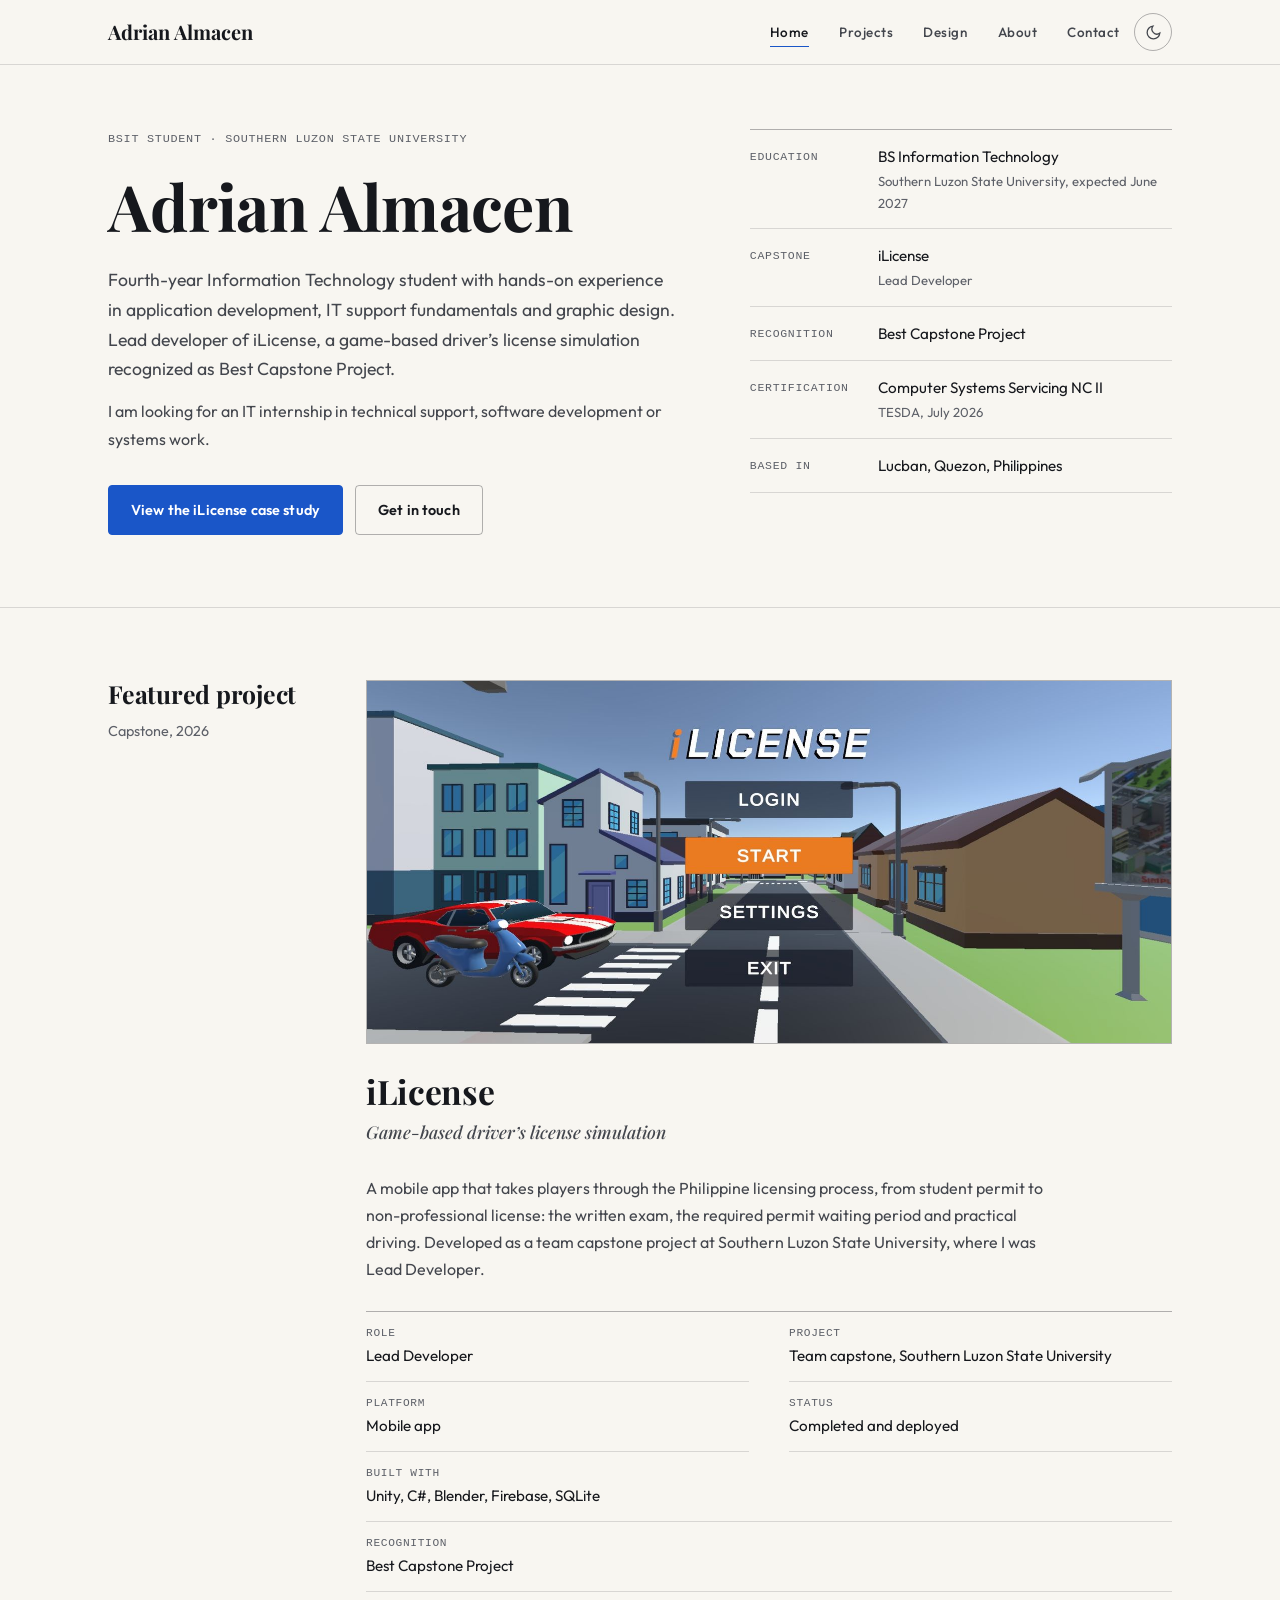
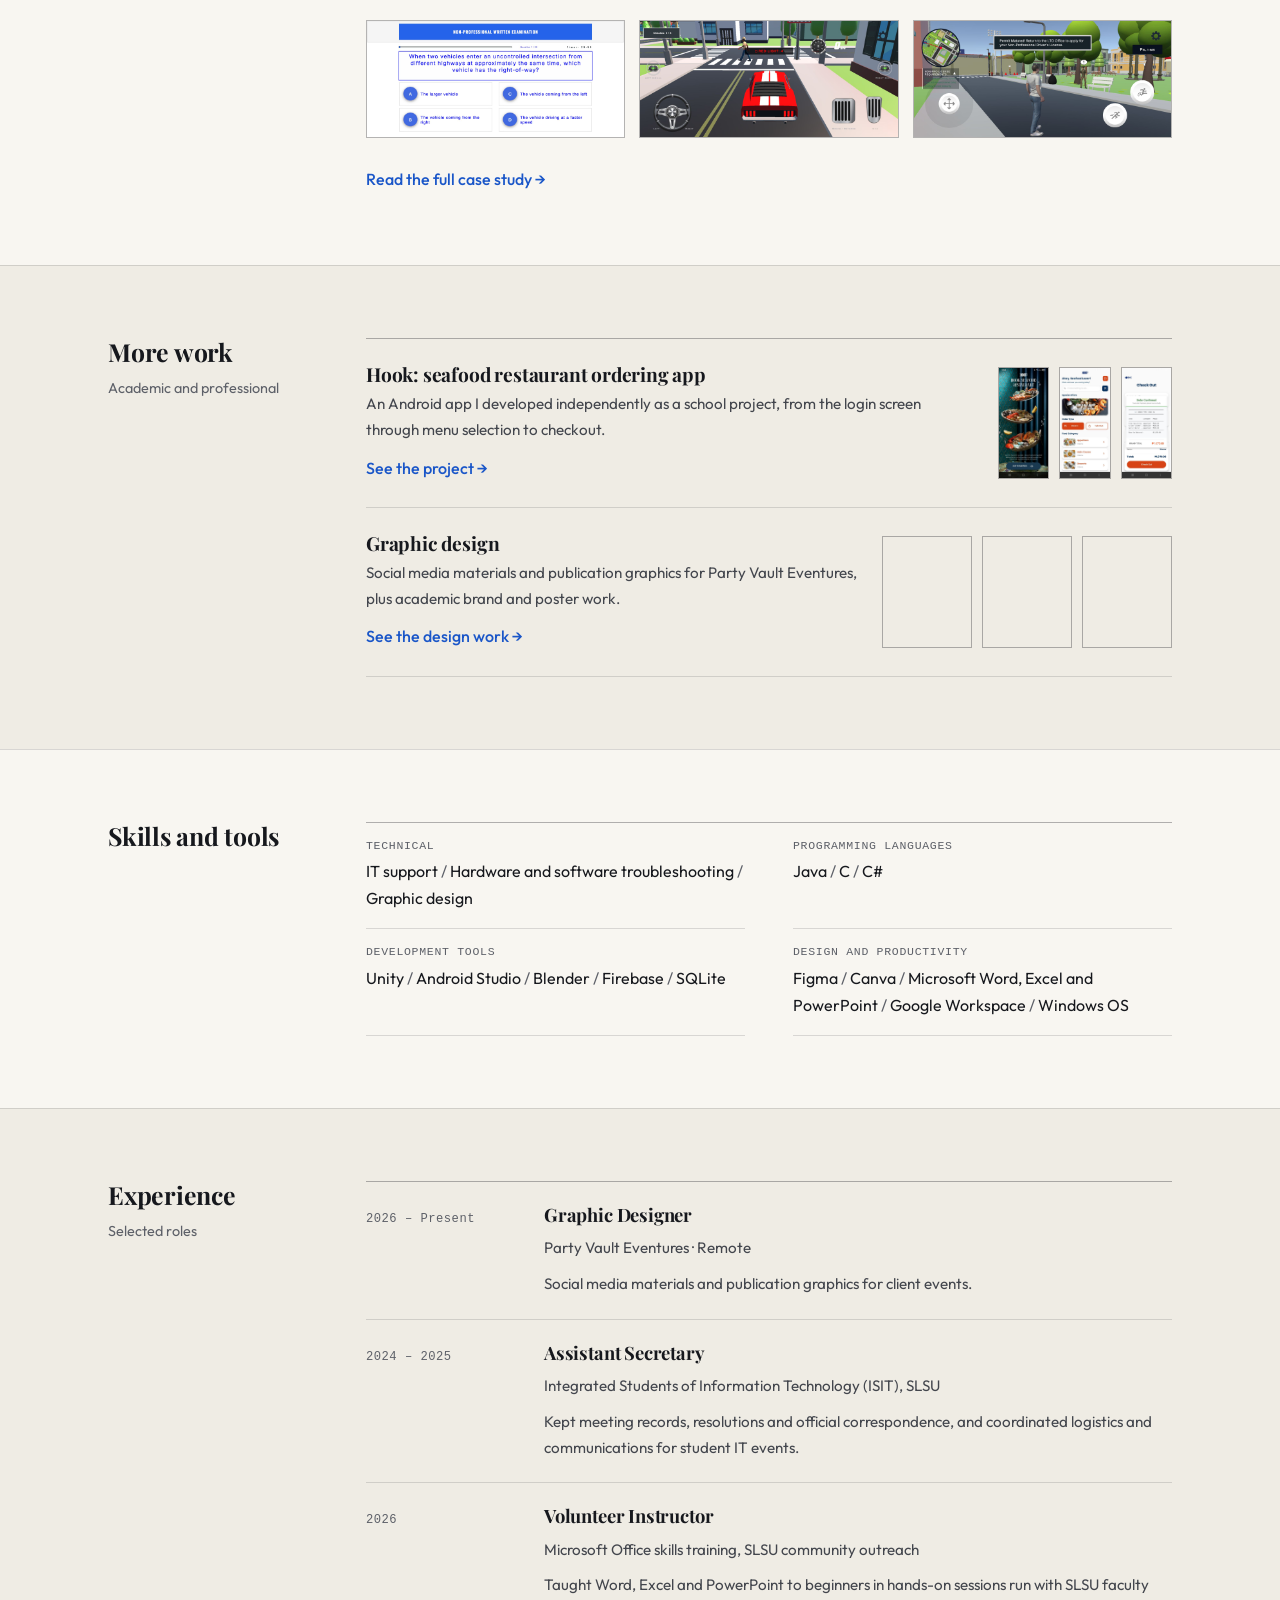
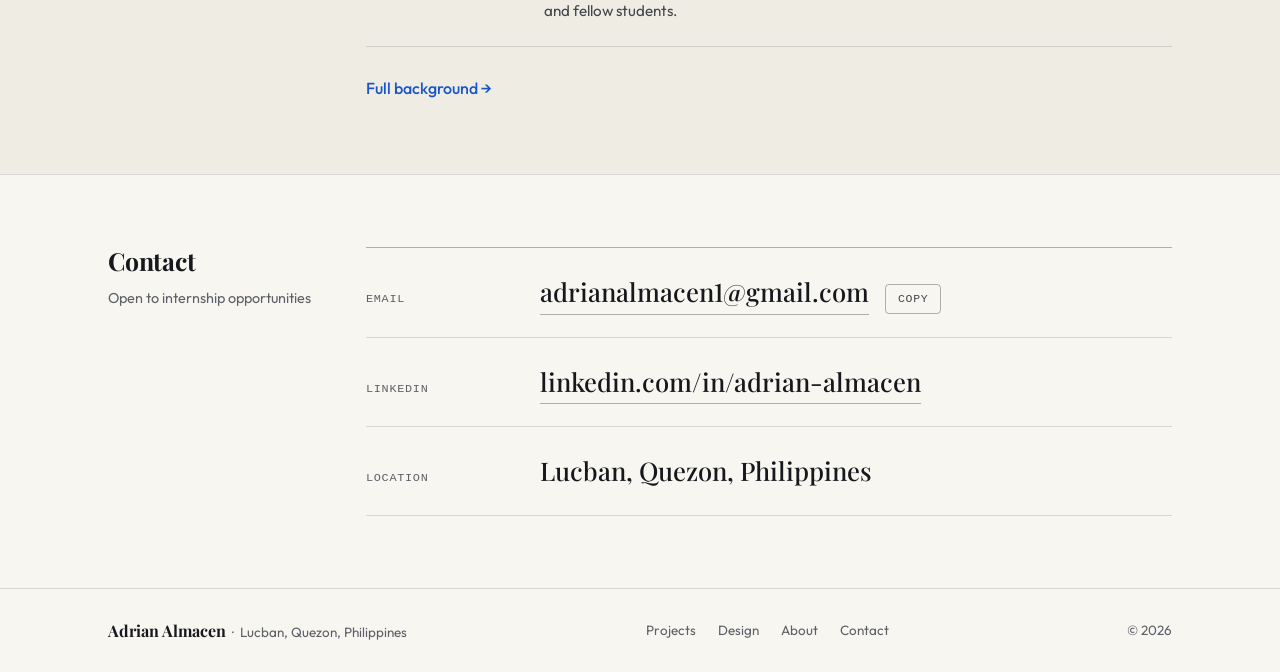
==== commit 6f14f401: "Replace old portfolio with redesigned website" ====
--- a/index.html
+++ b/index.html
@@ -1,280 +1,105 @@
 <!DOCTYPE html>
 <html lang="en" data-theme="light">
 <head>
-  <meta charset="UTF-8"/>
-  <meta name="viewport" content="width=device-width, initial-scale=1.0"/>
-  <title>Adrian Bosi | Virtual Executive &amp; Administrative Support</title>
-  <meta name="description" content="Virtual executive and administrative support for remote teams. Organized, reliable, and technically capable. Available for freelance work."/>
-  <meta name="theme-color" content="#f8f6f1" media="(prefers-color-scheme: light)"/>
-  <meta name="theme-color" content="#0d0f14" media="(prefers-color-scheme: dark)"/>
-  <link rel="stylesheet" href="css/style.css"/>
+  <meta charset="UTF-8">
+  <meta name="viewport" content="width=device-width, initial-scale=1">
+  <title>Adrian Almacen | BSIT Student and Aspiring IT Professional</title>
+  <meta name="description" content="Adrian Almacen is a fourth-year BSIT student at Southern Luzon State University and Lead Developer of iLicense, a Best Capstone Project. Seeking an IT internship.">
+  <meta name="theme-color" content="#f8f6f1">
+  <meta property="og:type" content="website">
+  <meta property="og:title" content="Adrian Almacen | BSIT Student and Aspiring IT Professional">
+  <meta property="og:description" content="Adrian Almacen is a fourth-year BSIT student at Southern Luzon State University and Lead Developer of iLicense, a Best Capstone Project. Seeking an IT internship.">
+  <link rel="icon" href="images/favicon.svg" type="image/svg+xml">
+  <script>(function(){var t;try{t=localStorage.getItem('theme');}catch(e){}if(t!=='dark'&&t!=='light'){t=window.matchMedia&&matchMedia('(prefers-color-scheme: dark)').matches?'dark':'light';}var d=document.documentElement;d.setAttribute('data-theme',t);d.classList.add('js');})();</script>
+  <link rel="preconnect" href="https://fonts.googleapis.com">
+  <link rel="preconnect" href="https://fonts.gstatic.com" crossorigin>
+  <link rel="stylesheet" href="https://fonts.googleapis.com/css2?family=Outfit:wght@400;500;600&amp;family=Playfair+Display:ital,wght@0,500;0,700;1,500&amp;display=swap">
+  <link rel="stylesheet" href="css/style.css">
 </head>
 <body>
-
-  <!-- Skip to content (accessibility) -->
   <a href="#main-content" class="skip-link">Skip to main content</a>
 
-  <!-- Scroll progress bar -->
-  <div id="scrollProgress" style="position:fixed;top:0;left:0;height:2px;background:var(--accent);z-index:999;width:0;transition:width 0.1s;" aria-hidden="true"></div>
-
-  <!-- NAV -->
-  <nav class="navbar" role="navigation" aria-label="Main navigation">
-    <div class="nav-inner">
-      <a href="index.html" class="nav-logo" aria-label="Adrian Bosi — home">Adrian Bosi</a>
-
+  <header class="navbar">
+    <nav class="nav-inner" aria-label="Main">
+      <a href="index.html" class="nav-logo">Adrian Almacen</a>
       <div class="nav-right">
-        <!-- Mobile toggle -->
-        <button class="nav-toggle" id="navToggle"
-                aria-expanded="false"
-                aria-controls="navLinksWrap"
-                aria-label="Open menu">
-          <span></span><span></span><span></span>
-        </button>
-
-        <!-- Links -->
-        <div class="nav-links-wrap" id="navLinksWrap">
-          <ul class="nav-links" role="list">
-            <li><a href="index.html" class="active">Home</a></li>
-            <li><a href="pages/about.html">About</a></li>
-            <li><a href="pages/projects.html">Projects</a></li>
-            <li><a href="pages/contact.html">Contact</a></li>
-          </ul>
-        </div>
-
-        <!-- Dark mode toggle -->
-        <button class="theme-toggle" id="themeToggle" aria-label="Switch to dark mode">
-          <!-- Moon (shown in light mode) -->
-          <svg class="icon-moon" viewBox="0 0 24 24" fill="none" stroke="currentColor" stroke-width="1.8" aria-hidden="true">
-            <path d="M21 12.79A9 9 0 1111.21 3 7 7 0 0021 12.79z"/>
-          </svg>
-          <!-- Sun (shown in dark mode) -->
-          <svg class="icon-sun" viewBox="0 0 24 24" fill="none" stroke="currentColor" stroke-width="1.8" aria-hidden="true">
-            <circle cx="12" cy="12" r="5"/>
-            <line x1="12" y1="1" x2="12" y2="3"/>
-            <line x1="12" y1="21" x2="12" y2="23"/>
-            <line x1="4.22" y1="4.22" x2="5.64" y2="5.64"/>
-            <line x1="18.36" y1="18.36" x2="19.78" y2="19.78"/>
-            <line x1="1" y1="12" x2="3" y2="12"/>
-            <line x1="21" y1="12" x2="23" y2="12"/>
-            <line x1="4.22" y1="19.78" x2="5.64" y2="18.36"/>
-            <line x1="18.36" y1="5.64" x2="19.78" y2="4.22"/>
-          </svg>
+        <button type="button" class="nav-toggle" id="navToggle" aria-expanded="false" aria-controls="navLinksWrap" aria-label="Open menu"><span></span><span></span><span></span></button>
+        <div class="nav-links-wrap" id="navLinksWrap"><ul class="nav-links"><li><a href="index.html" aria-current="page">Home</a></li><li><a href="pages/projects.html">Projects</a></li><li><a href="pages/design.html">Design</a></li><li><a href="pages/about.html">About</a></li><li><a href="pages/contact.html">Contact</a></li></ul></div>
+        <button type="button" class="theme-toggle" id="themeToggle" aria-label="Switch to dark mode">
+          <svg class="icon-moon" viewBox="0 0 24 24" fill="none" stroke="currentColor" stroke-width="1.8" aria-hidden="true"><path d="M21 12.79A9 9 0 1111.21 3 7 7 0 0021 12.79z"/></svg>
+          <svg class="icon-sun" viewBox="0 0 24 24" fill="none" stroke="currentColor" stroke-width="1.8" aria-hidden="true"><circle cx="12" cy="12" r="5"/><path d="M12 1v2M12 21v2M4.22 4.22l1.42 1.42M18.36 18.36l1.42 1.42M1 12h2M21 12h2M4.22 19.78l1.42-1.42M18.36 5.64l1.42-1.42"/></svg>
         </button>
       </div>
-    </div>
-  </nav>
+    </nav>
+  </header>
 
   <main id="main-content">
 
-    <!-- HERO -->
-    <section class="hero" aria-label="Introduction">
-      <div class="hero-bg" aria-hidden="true">
-        <div class="hero-orb hero-orb-1"></div>
-        <div class="hero-orb hero-orb-2"></div>
+    <section class="hero" aria-labelledby="hero-name">
+      <div class="container hero-grid">
+        <div>
+          <p class="mono-label">BSIT student &middot; Southern Luzon State University</p>
+          <h1 id="hero-name">Adrian Almacen</h1>
+          <p class="hero-lead">Fourth-year Information Technology student with hands-on experience in application development, IT support fundamentals and graphic design. Lead developer of iLicense, a game-based driver&rsquo;s license simulation recognized as Best Capstone Project.</p>
+          <p class="hero-seeking">I am looking for an IT internship in technical support, software development or systems work.</p>
+          <div class="hero-cta">
+            <a class="btn btn-primary" href="pages/ilicense.html">View the iLicense case study</a>
+            <a class="btn btn-outline" href="pages/contact.html">Get in touch</a>
+          </div>
+        </div>
+        <dl class="glance">
+          <div><dt>Education</dt><dd>BS Information Technology<small>Southern Luzon State University, expected June 2027</small></dd></div>
+          <div><dt>Capstone</dt><dd>iLicense<small>Lead Developer</small></dd></div>
+          <div><dt>Recognition</dt><dd>Best Capstone Project</dd></div>
+          <div><dt>Certification</dt><dd>Computer Systems Servicing NC II<small>TESDA, July 2026</small></dd></div>
+          <div><dt>Based in</dt><dd>Lucban, Quezon, Philippines</dd></div>
+        </dl>
       </div>
-      <div class="container">
-        <div class="hero-content">
-
-          <div class="hero-eyebrow reveal">
-            <div class="hero-eyebrow-dot" aria-hidden="true"></div>
-            <span>Virtual Executive Support &nbsp;&middot;&nbsp; Administrative &amp; Technical</span>
-          </div>
-
-          <h1 class="hero-name reveal reveal-delay-1">
-            Adrian&nbsp;<span class="hero-name-italic">Bosi</span>
-          </h1>
-
-          <p class="hero-tagline reveal reveal-delay-2">
-            Organized. Reliable. Technically capable.
-          </p>
-
-          <p class="hero-intro reveal reveal-delay-2">
-            I help remote teams and independent professionals stay organized and move forward.
-            From executive correspondence to graphic assets and web projects — I bring structure
-            and a technical edge to every task.
-          </p>
-
-          <div class="hero-cta reveal reveal-delay-3">
-            <a href="pages/projects.html" class="btn-primary">
-              View My Work
-              <svg width="14" height="14" viewBox="0 0 24 24" fill="none" stroke="currentColor" stroke-width="2.5" aria-hidden="true"><line x1="5" y1="12" x2="19" y2="12"/><polyline points="12 5 19 12 12 19"/></svg>
-            </a>
-            <a href="pages/contact.html" class="btn-outline">Get In Touch</a>
-          </div>
-
-          <div class="hero-status reveal reveal-delay-4" aria-label="Availability status">
-            <div class="status-dot" aria-hidden="true"></div>
-            <span>Currently available for remote freelance work</span>
-          </div>
-
-        </div>
-      </div>
-    </section>
-
-    <!-- MARQUEE STRIP -->
-    <div class="marquee-section" aria-hidden="true">
-      <div class="marquee-track">
-        <!-- Duplicated for seamless loop -->
-        <span class="marquee-item">Administrative Support</span>
-        <span class="marquee-item">Graphic Design</span>
-        <span class="marquee-item">Web Development</span>
-        <span class="marquee-item">Android Apps</span>
-        <span class="marquee-item">Documentation</span>
-        <span class="marquee-item">Meeting Coordination</span>
-        <span class="marquee-item">Canva &amp; Photoshop</span>
-        <span class="marquee-item">HTML &amp; CSS &amp; JS</span>
-        <span class="marquee-item">Remote Ready</span>
-        <span class="marquee-item">Administrative Support</span>
-        <span class="marquee-item">Graphic Design</span>
-        <span class="marquee-item">Web Development</span>
-        <span class="marquee-item">Android Apps</span>
-        <span class="marquee-item">Documentation</span>
-        <span class="marquee-item">Meeting Coordination</span>
-        <span class="marquee-item">Canva &amp; Photoshop</span>
-        <span class="marquee-item">HTML &amp; CSS &amp; JS</span>
-        <span class="marquee-item">Remote Ready</span>
-      </div>
+    </section><section class="section" id="featured" aria-labelledby="featured-h"><div class="container section-grid"><div class="section-head"><h2 id="featured-h">Featured project</h2><p>Capstone, 2026</p></div><div class="section-body reveal">
+<div class="feature">
+  <div class="frame"><img src="images/ilicense/menu.jpg" alt="iLicense main menu over a low-poly town street, with Login, Start, Settings and Exit buttons" width="1600" height="720"></div>
+</div>
+<div class="feature">
+  <h3>iLicense</h3>
+  <p class="feature-sub">Game-based driver&rsquo;s license simulation</p>
+</div>
+<div class="prose"><p>A mobile app that takes players through the Philippine licensing process, from student permit to non-professional license: the written exam, the required permit waiting period and practical driving. Developed as a team capstone project at Southern Luzon State University, where I was Lead Developer.</p></div>
+<dl class="spec"><div class=""><dt>Role</dt><dd>Lead Developer</dd></div><div class=""><dt>Project</dt><dd>Team capstone, Southern Luzon State University</dd></div><div class=""><dt>Platform</dt><dd>Mobile app</dd></div><div class=""><dt>Status</dt><dd>Completed and deployed</dd></div><div class="wide"><dt>Built with</dt><dd>Unity, C#, Blender, Firebase, SQLite</dd></div><div class="wide"><dt>Recognition</dt><dd>Best Capstone Project</dd></div></dl>
+<div class="thumb-row">
+  <div class="frame"><img src="images/ilicense/written-exam.jpg" alt="iLicense non-professional written examination screen showing question 1 of 30, a countdown timer and four multiple-choice answers" width="1600" height="720" loading="lazy" decoding="async"></div>
+  <div class="frame"><img src="images/ilicense/car.jpg" alt="Driving screen in iLicense: a red car stopped at a red light with a pedestrian crossing, a speedometer, steering and pedal controls and a mistakes counter reading 0 of 3" width="1600" height="720" loading="lazy" decoding="async"></div>
+  <div class="frame"><img src="images/ilicense/lto-town.jpg" alt="iLicense town view: the player character on a street with a minimap, a Non-Pro License Requirements checklist and a message that the permit has matured" width="1600" height="720" loading="lazy" decoding="async"></div>
+</div>
+<p><a class="text-link" href="pages/ilicense.html">Read the full case study &rarr;</a></p></div></div></section><section class="section alt" id="more" aria-labelledby="more-h"><div class="container section-grid"><div class="section-head"><h2 id="more-h">More work</h2><p>Academic and professional</p></div><div class="section-body reveal">
+<div class="rows">
+  <div class="link-row">
+    <div>
+      <h3>Hook: seafood restaurant ordering app</h3>
+      <p>An Android app I developed independently as a school project, from the login screen through menu selection to checkout.</p>
+      <a class="text-link go" href="pages/projects.html#hook">See the project &rarr;</a>
     </div>
-
-    <!-- SERVICES -->
-    <section class="services" aria-labelledby="services-heading">
-      <div class="container">
-        <div class="section-eyebrow reveal">
-          <div class="eyebrow-line" aria-hidden="true"></div>
-          <span class="eyebrow-text">What I Offer</span>
-        </div>
-        <h2 class="section-title reveal" id="services-heading">
-          Three areas where<br/>I can support you
-        </h2>
-        <div class="services-grid">
-
-          <div class="service-card reveal reveal-delay-1">
-            <div class="service-card-num" aria-hidden="true">01</div>
-            <h3>Administrative Support</h3>
-            <p>Meeting coordination, documentation, scheduling, correspondence, and workflow management — backed by real experience as an officer in an academic organization.</p>
-            <div class="service-tag-row" aria-label="Related skills">
-              <span class="service-tag">Coordination</span>
-              <span class="service-tag">Documentation</span>
-              <span class="service-tag">Scheduling</span>
-            </div>
-          </div>
-
-          <div class="service-card reveal reveal-delay-2">
-            <div class="service-card-num" aria-hidden="true">02</div>
-            <h3>Graphic Design</h3>
-            <p>Event posters and organization branding created using Canva and Adobe Photoshop. Clean, purposeful design that communicates clearly and looks professional.</p>
-            <div class="service-tag-row" aria-label="Related skills">
-              <span class="service-tag">Canva</span>
-              <span class="service-tag">Photoshop</span>
-              <span class="service-tag">Branding</span>
-            </div>
-          </div>
-
-          <div class="service-card reveal reveal-delay-3">
-            <div class="service-card-num" aria-hidden="true">03</div>
-            <h3>Web &amp; Mobile Dev</h3>
-            <p>Responsive websites built with HTML, CSS, and JavaScript. Basic Android app development using Android Studio, with working UI and functional data management.</p>
-            <div class="service-tag-row" aria-label="Related skills">
-              <span class="service-tag">HTML/CSS/JS</span>
-              <span class="service-tag">Android Studio</span>
-            </div>
-          </div>
-
-        </div>
-      </div>
-    </section>
-
-    <!-- WORK PREVIEW -->
-    <section class="preview" aria-labelledby="preview-heading">
-      <div class="container">
-        <div class="section-eyebrow reveal">
-          <div class="eyebrow-line" aria-hidden="true"></div>
-          <span class="eyebrow-text">Selected Work</span>
-        </div>
-        <h2 class="section-title reveal" id="preview-heading">A look at recent projects</h2>
-        <div class="preview-grid">
-
-          <a href="pages/projects.html#admin" class="preview-card reveal reveal-delay-1" aria-label="View Administrative work samples">
-            <div class="preview-card-img" aria-hidden="true">
-              <div class="preview-card-icon">
-                <svg viewBox="0 0 24 24"><path d="M14 2H6a2 2 0 00-2 2v16a2 2 0 002 2h12a2 2 0 002-2V8z"/><polyline points="14 2 14 8 20 8"/><line x1="16" y1="13" x2="8" y2="13"/><line x1="16" y1="17" x2="8" y2="17"/></svg>
-              </div>
-            </div>
-            <div class="preview-card-body">
-              <div class="preview-tag">Administrative</div>
-              <h4>Documentation &amp; Coordination</h4>
-              <p>Meeting minutes, formal letters, project trackers, and filing systems from real organizational work.</p>
-              <div class="preview-card-arrow" aria-hidden="true">
-                View samples <span>&rarr;</span>
-              </div>
-            </div>
-          </a>
-
-          <a href="pages/projects.html#design" class="preview-card reveal reveal-delay-2" aria-label="View Graphic Design work samples">
-            <div class="preview-card-img" aria-hidden="true">
-              <div class="preview-card-icon">
-                <svg viewBox="0 0 24 24"><rect x="3" y="3" width="18" height="18" rx="2"/><circle cx="8.5" cy="8.5" r="1.5"/><polyline points="21 15 16 10 5 21"/></svg>
-              </div>
-            </div>
-            <div class="preview-card-body">
-              <div class="preview-tag">Graphic Design</div>
-              <h4>Posters &amp; Branding Materials</h4>
-              <p>Event posters and organization branding designed with Canva and Photoshop for academic and community events.</p>
-              <div class="preview-card-arrow" aria-hidden="true">
-                View designs <span>&rarr;</span>
-              </div>
-            </div>
-          </a>
-
-          <a href="pages/projects.html#dev" class="preview-card reveal reveal-delay-3" aria-label="View Web and Mobile Development samples">
-            <div class="preview-card-img" aria-hidden="true">
-              <div class="preview-card-icon">
-                <svg viewBox="0 0 24 24"><polyline points="16 18 22 12 16 6"/><polyline points="8 6 2 12 8 18"/></svg>
-              </div>
-            </div>
-            <div class="preview-card-body">
-              <div class="preview-tag">Development</div>
-              <h4>Web &amp; Android Projects</h4>
-              <p>A functional Android app and responsive HTML/CSS websites built from scratch as an IT undergraduate.</p>
-              <div class="preview-card-arrow" aria-hidden="true">
-                View projects <span>&rarr;</span>
-              </div>
-            </div>
-          </a>
-
-        </div>
-      </div>
-    </section>
-
-    <!-- CTA BANNER -->
-    <section class="cta-banner" aria-labelledby="cta-heading">
-      <div class="cta-banner-glow" aria-hidden="true"></div>
-      <div class="container">
-        <div class="cta-banner-content reveal">
-          <h2 id="cta-heading">Open to remote opportunities</h2>
-          <p>Looking for reliable virtual support? Available for freelance and long-term remote engagements.</p>
-          <a href="pages/contact.html" class="btn-primary">
-            Start a Conversation
-            <svg width="14" height="14" viewBox="0 0 24 24" fill="none" stroke="currentColor" stroke-width="2.5" aria-hidden="true"><line x1="5" y1="12" x2="19" y2="12"/><polyline points="12 5 19 12 12 19"/></svg>
-          </a>
-        </div>
-      </div>
-    </section>
-
+    <div class="mini-strip" aria-hidden="true"><img src="images/hook/hook-splash.jpg" alt="" width="450" height="1000" loading="lazy" decoding="async"><img src="images/hook/hook-home.jpg" alt="" width="450" height="1000" loading="lazy" decoding="async"><img src="images/hook/hook-checkout.jpg" alt="" width="450" height="1000" loading="lazy" decoding="async"></div>
+  </div>
+  <div class="link-row">
+    <div>
+      <h3>Graphic design</h3>
+      <p>Social media materials and publication graphics for Party Vault Eventures, plus academic brand and poster work.</p>
+      <a class="text-link go" href="pages/design.html">See the design work &rarr;</a>
+    </div>
+    <div class="mini-strip" aria-hidden="true"><img src="images/partyvault/graduation-parents.jpg" alt="" width="900" height="1125" loading="lazy" decoding="async"><img src="images/partyvault/general-party.jpg" alt="" width="900" height="1125" loading="lazy" decoding="async"><img src="images/partyvault/engaged-couples.jpg" alt="" width="900" height="1125" loading="lazy" decoding="async"></div>
+  </div>
+</div></div></div></section><section class="section" id="skills" aria-labelledby="skills-h"><div class="container section-grid"><div class="section-head"><h2 id="skills-h">Skills and tools</h2></div><div class="section-body reveal"><div class="skill-groups"><div class="skill-group"><h3>Technical</h3><ul><li>IT support</li><li>Hardware and software troubleshooting</li><li>Graphic design</li></ul></div><div class="skill-group"><h3>Programming languages</h3><ul><li>Java</li><li>C</li><li>C#</li></ul></div><div class="skill-group"><h3>Development tools</h3><ul><li>Unity</li><li>Android Studio</li><li>Blender</li><li>Firebase</li><li>SQLite</li></ul></div><div class="skill-group"><h3>Design and productivity</h3><ul><li>Figma</li><li>Canva</li><li>Microsoft Word, Excel and PowerPoint</li><li>Google Workspace</li><li>Windows OS</li></ul></div></div></div></div></section><section class="section alt" id="experience" aria-labelledby="experience-h"><div class="container section-grid"><div class="section-head"><h2 id="experience-h">Experience</h2><p>Selected roles</p></div><div class="section-body reveal"><div class="rows"><div class="row"><div class="row-date">2026 &ndash; Present</div><div><h3>Graphic Designer</h3><p class="row-org">Party Vault Eventures &middot; Remote</p><p>Social media materials and publication graphics for client events.</p></div></div><div class="row"><div class="row-date">2024 &ndash; 2025</div><div><h3>Assistant Secretary</h3><p class="row-org">Integrated Students of Information Technology (ISIT), SLSU</p><p>Kept meeting records, resolutions and official correspondence, and coordinated logistics and communications for student IT events.</p></div></div><div class="row"><div class="row-date">2026</div><div><h3>Volunteer Instructor</h3><p class="row-org">Microsoft Office skills training, SLSU community outreach</p><p>Taught Word, Excel and PowerPoint to beginners in hands-on sessions run with SLSU faculty and fellow students.</p></div></div></div><p><a class="text-link" href="pages/about.html">Full background &rarr;</a></p></div></div></section><section class="section" id="contact" aria-labelledby="contact-h"><div class="container section-grid"><div class="section-head"><h2 id="contact-h">Contact</h2><p>Open to internship opportunities</p></div><div class="section-body reveal"><div class="contact-list">
+  <div class="contact-item"><span class="mono-label">Email</span><div class="contact-val"><a href="mailto:adrianalmacen1@gmail.com">adrianalmacen1@gmail.com</a><button type="button" class="copy-btn" data-copy="adrianalmacen1@gmail.com" aria-label="Copy email address">Copy</button><span class="sr-only" role="status" aria-live="polite" id="copyStatus"></span></div></div>
+  <div class="contact-item"><span class="mono-label">LinkedIn</span><a href="https://linkedin.com/in/adrian-almacen" target="_blank" rel="noopener">linkedin.com/in/adrian-almacen<span class="sr-only"> (opens in a new tab)</span></a></div>
+  <div class="contact-item"><span class="mono-label">Location</span><span class="val">Lucban, Quezon, Philippines</span></div>
+</div></div></div></section>
   </main>
 
-  <!-- FOOTER -->
-  <footer class="footer" role="contentinfo">
-    <div class="container">
-      <div class="footer-inner">
-        <span class="footer-logo">Adrian Bosi</span>
-        <p>&copy; 2024 &nbsp;&middot;&nbsp; All rights reserved</p>
-        <nav class="footer-links" aria-label="Footer navigation">
-          <a href="pages/about.html">About</a>
-          <a href="pages/projects.html">Projects</a>
-          <a href="pages/contact.html">Contact</a>
-        </nav>
-      </div>
+  <footer class="footer">
+    <div class="container footer-inner">
+      <span><span class="footer-name">Adrian Almacen</span> &nbsp;&middot;&nbsp; Lucban, Quezon, Philippines</span>
+      <nav class="footer-links" aria-label="Footer"><a href="pages/projects.html">Projects</a><a href="pages/design.html">Design</a><a href="pages/about.html">About</a><a href="pages/contact.html">Contact</a></nav>
+      <span>&copy; 2026</span>
     </div>
   </footer>
 
--- a/css/style.css
+++ b/css/style.css
@@ -1,1293 +1,345 @@
 /* =====================================================
-   PORTFOLIO — STYLE.CSS
-   Aesthetic: Refined editorial · dual-mode
+   Adrian Almacen: portfolio stylesheet
+   Direction: editorial, ruled layouts, cream / ink / blue,
+   light + dark themes. No decorative effects.
    ===================================================== */
 
-/* ---- GOOGLE FONTS ---- */
-@import url('https://fonts.googleapis.com/css2?family=Playfair+Display:ital,wght@0,400;0,600;0,700;1,400&family=Outfit:wght@300;400;500;600&display=swap');
-
-/* ---- CSS VARIABLES: LIGHT MODE ---- */
+/* ---- TOKENS ---- */
 :root {
-  --bg:          #f8f6f1;
-  --bg-2:        #eeece7;
-  --bg-card:     #ffffff;
-  --text:        #1a1a1a;
-  --text-2:      #4a4a4a;
-  --text-muted:  #8a8a8a;
-  --navy:        #0f1f35;
-  --accent:      #1a6ef5;
-  --accent-glow: rgba(26,110,245,0.18);
-  --accent-soft: #e8f0fe;
-  --border:      rgba(0,0,0,0.10);
-  --border-strong: rgba(0,0,0,0.18);
-  --shadow-sm:   0 2px 10px rgba(0,0,0,0.06);
-  --shadow-md:   0 6px 30px rgba(0,0,0,0.10);
-  --shadow-lg:   0 16px 48px rgba(0,0,0,0.14);
-  --grain-opacity: 0.025;
-  --radius:      10px;
-  --radius-lg:   18px;
-  --font-display: 'Playfair Display', serif;
-  --font-body:    'Outfit', sans-serif;
-  --transition:   0.3s cubic-bezier(0.4, 0, 0.2, 1);
-}
-
-/* ---- DARK MODE ---- */
+  --bg:         #f8f6f1;
+  --bg-2:       #efece4;
+  --surface:    #fffdf8;
+  --text:       #16181d;
+  --text-2:     #43464d;
+  --muted:      #5d6068;
+  --accent:     #1a56c8;
+  --on-accent:  #ffffff;
+  --rule:       rgba(22, 24, 29, 0.14);
+  --rule-strong:rgba(22, 24, 29, 0.32);
+
+  --font-display: 'Playfair Display', Georgia, 'Times New Roman', serif;
+  --font-body:    'Outfit', system-ui, -apple-system, 'Segoe UI', Roboto, sans-serif;
+  --font-mono:    ui-monospace, 'SF Mono', Menlo, Consolas, monospace;
+
+  --w: 1120px;
+  --gutter: 28px;
+  --nav-h: 64px;
+  --radius: 4px;
+}
+
 [data-theme="dark"] {
-  --bg:          #0d0f14;
-  --bg-2:        #13161e;
-  --bg-card:     #181c26;
-  --text:        #eeeae0;
-  --text-2:      #b8b4a8;
-  --text-muted:  #6b6760;
-  --navy:        #eeeae0;
-  --accent:      #4d8ef7;
-  --accent-glow: rgba(77,142,247,0.22);
-  --accent-soft: rgba(77,142,247,0.10);
-  --border:      rgba(255,255,255,0.08);
-  --border-strong: rgba(255,255,255,0.14);
-  --shadow-sm:   0 2px 10px rgba(0,0,0,0.3);
-  --shadow-md:   0 6px 30px rgba(0,0,0,0.4);
-  --shadow-lg:   0 16px 48px rgba(0,0,0,0.5);
-  --grain-opacity: 0.04;
-}
-
-/* ---- RESET & BASE ---- */
+  --bg:         #0e1116;
+  --bg-2:       #141821;
+  --surface:    #171b24;
+  --text:       #ece8dd;
+  --text-2:     #bfbbaf;
+  --muted:      #a19e94;
+  --accent:     #7ea8f8;
+  --on-accent:  #0e1116;
+  --rule:       rgba(255, 255, 255, 0.12);
+  --rule-strong:rgba(255, 255, 255, 0.3);
+}
+
+/* ---- RESET / BASE ---- */
 *, *::before, *::after { box-sizing: border-box; margin: 0; padding: 0; }
-html { scroll-behavior: smooth; font-size: 16px; }
+html { font-size: 16px; scroll-behavior: smooth; scroll-padding-top: calc(var(--nav-h) + 16px); }
 
 body {
   font-family: var(--font-body);
   background: var(--bg);
   color: var(--text);
-  line-height: 1.75;
+  line-height: 1.7;
   -webkit-font-smoothing: antialiased;
-  transition: background var(--transition), color var(--transition);
   overflow-x: hidden;
-  position: relative;
-}
-
-/* ---- GRAIN TEXTURE OVERLAY ---- */
-body::before {
-  content: '';
-  position: fixed;
-  inset: 0;
-  pointer-events: none;
-  z-index: 9999;
-  opacity: var(--grain-opacity);
-  background-image: url("data:image/svg+xml,%3Csvg viewBox='0 0 256 256' xmlns='http://www.w3.org/2000/svg'%3E%3Cfilter id='noise'%3E%3CfeTurbulence type='fractalNoise' baseFrequency='0.9' numOctaves='4' stitchTiles='stitch'/%3E%3C/filter%3E%3Crect width='100%25' height='100%25' filter='url(%23noise)'/%3E%3C/svg%3E");
-  background-repeat: repeat;
-  background-size: 160px 160px;
-}
-
-/* ---- SKIP TO CONTENT (accessibility) ---- */
+}
+
+img { max-width: 100%; height: auto; display: block; }
+a { color: inherit; text-decoration: none; }
+ul { list-style: none; }
+button { font: inherit; color: inherit; }
+
+:focus-visible { outline: 2px solid var(--accent); outline-offset: 3px; border-radius: 2px; }
+
 .skip-link {
-  position: absolute;
-  top: -100%;
-  left: 16px;
-  background: var(--accent);
-  color: #fff;
-  padding: 10px 20px;
-  border-radius: var(--radius);
-  font-size: 0.85rem;
-  font-weight: 600;
-  z-index: 9999;
-  transition: top 0.2s;
-}
-.skip-link:focus { top: 16px; }
-
-img { max-width: 100%; display: block; }
-a { text-decoration: none; color: inherit; }
-
-/* Focus styles for accessibility */
-:focus-visible {
-  outline: 2px solid var(--accent);
-  outline-offset: 3px;
-  border-radius: 4px;
-}
-
-.container {
-  max-width: 1080px;
-  margin: 0 auto;
-  padding: 0 28px;
-}
-
-/* ---- SCROLL REVEAL ---- */
-.reveal {
-  opacity: 0;
-  transform: translateY(28px);
-  transition: opacity 0.65s cubic-bezier(0.4,0,0.2,1),
-              transform 0.65s cubic-bezier(0.4,0,0.2,1);
-}
-.reveal.revealed {
-  opacity: 1;
-  transform: translateY(0);
-}
-.reveal-delay-1 { transition-delay: 0.1s; }
-.reveal-delay-2 { transition-delay: 0.2s; }
-.reveal-delay-3 { transition-delay: 0.3s; }
-.reveal-delay-4 { transition-delay: 0.4s; }
-
-/* ---- NAVBAR ---- */
-.navbar {
-  position: sticky;
-  top: 0;
-  z-index: 200;
-  background: rgba(248,246,241,0.88);
-  backdrop-filter: blur(14px);
-  -webkit-backdrop-filter: blur(14px);
-  border-bottom: 1px solid var(--border);
-  transition: background var(--transition), border-color var(--transition);
-}
-
-[data-theme="dark"] .navbar {
-  background: rgba(13,15,20,0.88);
-}
-
-.nav-inner {
-  max-width: 1080px;
-  margin: 0 auto;
-  padding: 0 28px;
-  height: 68px;
-  display: flex;
-  align-items: center;
-  justify-content: space-between;
-}
-
-.nav-logo {
-  font-family: var(--font-display);
-  font-size: 1.35rem;
-  font-weight: 700;
-  color: var(--text);
-  letter-spacing: -0.01em;
-  transition: color var(--transition);
-}
-.nav-logo:hover { color: var(--accent); }
-
-.nav-right {
-  display: flex;
-  align-items: center;
-  gap: 12px;
-}
-
-.nav-links {
-  display: flex;
-  list-style: none;
-  gap: 36px;
-  align-items: center;
-}
-
-.nav-links a {
-  font-size: 0.82rem;
-  font-weight: 500;
-  color: var(--text-muted);
-  letter-spacing: 0.07em;
-  text-transform: uppercase;
-  transition: color var(--transition);
-  position: relative;
-  padding-bottom: 2px;
-}
-
-.nav-links a::after {
-  content: '';
-  position: absolute;
-  bottom: -2px;
-  left: 0;
-  width: 0;
-  height: 1.5px;
-  background: var(--accent);
-  transition: width var(--transition);
-}
-
-.nav-links a:hover,
-.nav-links a.active { color: var(--text); }
-.nav-links a:hover::after,
-.nav-links a.active::after { width: 100%; }
-
-/* ---- DARK MODE TOGGLE ---- */
-.theme-toggle {
-  width: 40px;
-  height: 40px;
-  border: 1px solid var(--border-strong);
-  border-radius: 50%;
-  background: var(--bg-card);
-  cursor: pointer;
-  display: flex;
-  align-items: center;
-  justify-content: center;
-  transition: all var(--transition);
-  color: var(--text-2);
-  flex-shrink: 0;
-}
-.theme-toggle:hover {
-  border-color: var(--accent);
-  color: var(--accent);
-  box-shadow: 0 0 0 3px var(--accent-glow);
-}
-
-.theme-toggle svg {
-  width: 17px;
-  height: 17px;
-  transition: opacity 0.2s, transform 0.3s;
-}
-
-.icon-moon { display: block; }
-.icon-sun  { display: none; }
-[data-theme="dark"] .icon-moon { display: none; }
-[data-theme="dark"] .icon-sun  { display: block; }
-
-/* Mobile nav toggle */
-.nav-toggle {
-  display: none;
-  flex-direction: column;
-  gap: 5px;
-  background: none;
-  border: none;
-  cursor: pointer;
-  padding: 6px;
-  color: var(--text);
-}
-.nav-toggle span {
-  display: block;
-  width: 22px;
-  height: 2px;
-  background: currentColor;
-  border-radius: 2px;
-  transition: all 0.3s;
-}
-
-/* ---- BUTTONS ---- */
-.btn-primary {
-  display: inline-flex;
-  align-items: center;
-  gap: 8px;
-  background: var(--accent);
-  color: #fff;
-  padding: 13px 28px;
-  border-radius: var(--radius);
-  font-family: var(--font-body);
-  font-weight: 600;
-  font-size: 0.88rem;
-  letter-spacing: 0.03em;
-  border: none;
-  cursor: pointer;
-  transition: all var(--transition);
-  box-shadow: 0 4px 14px var(--accent-glow);
-}
-.btn-primary:hover {
-  transform: translateY(-2px);
-  box-shadow: 0 8px 24px var(--accent-glow);
-  filter: brightness(1.08);
-}
-
-.btn-outline {
-  display: inline-flex;
-  align-items: center;
-  gap: 8px;
-  border: 1.5px solid var(--border-strong);
-  color: var(--text);
-  padding: 12px 28px;
-  border-radius: var(--radius);
-  font-family: var(--font-body);
-  font-weight: 500;
-  font-size: 0.88rem;
-  letter-spacing: 0.03em;
-  transition: all var(--transition);
-  background: transparent;
-  cursor: pointer;
-}
-.btn-outline:hover {
-  border-color: var(--accent);
-  color: var(--accent);
-  transform: translateY(-2px);
-  box-shadow: 0 4px 14px var(--accent-glow);
-}
-
-/* ---- HERO ---- */
-.hero {
-  min-height: 90vh;
-  display: flex;
-  align-items: center;
-  padding: 80px 0;
-  position: relative;
-  overflow: hidden;
-}
-
-/* Animated background gradient orbs */
-.hero-bg {
-  position: absolute;
-  inset: 0;
-  pointer-events: none;
-  overflow: hidden;
-}
-
-.hero-orb {
-  position: absolute;
-  border-radius: 50%;
-  filter: blur(80px);
-  animation: orbFloat 8s ease-in-out infinite;
-}
-
-.hero-orb-1 {
-  width: 500px;
-  height: 500px;
-  background: radial-gradient(circle, rgba(26,110,245,0.12) 0%, transparent 70%);
-  top: -150px;
-  right: -100px;
-  animation-delay: 0s;
-}
-
-.hero-orb-2 {
-  width: 350px;
-  height: 350px;
-  background: radial-gradient(circle, rgba(26,110,245,0.07) 0%, transparent 70%);
-  bottom: -80px;
-  left: 10%;
-  animation-delay: 3s;
-}
-
-[data-theme="dark"] .hero-orb-1 {
-  background: radial-gradient(circle, rgba(77,142,247,0.16) 0%, transparent 70%);
-}
-[data-theme="dark"] .hero-orb-2 {
-  background: radial-gradient(circle, rgba(77,142,247,0.10) 0%, transparent 70%);
-}
-
-@keyframes orbFloat {
-  0%, 100% { transform: translateY(0px) scale(1); }
-  50% { transform: translateY(-30px) scale(1.05); }
-}
-
-.hero-content { position: relative; z-index: 1; }
-
-.hero-eyebrow {
-  display: inline-flex;
-  align-items: center;
-  gap: 10px;
-  background: var(--accent-soft);
-  border: 1px solid rgba(26,110,245,0.2);
-  border-radius: 100px;
-  padding: 6px 16px;
-  margin-bottom: 32px;
-}
-
-.hero-eyebrow-dot {
-  width: 6px;
-  height: 6px;
-  border-radius: 50%;
-  background: var(--accent);
-  animation: pulse 2s ease-in-out infinite;
-}
-
-@keyframes pulse {
-  0%, 100% { box-shadow: 0 0 0 0 var(--accent-glow); }
-  50% { box-shadow: 0 0 0 6px transparent; }
-}
-
-.hero-eyebrow span {
-  font-size: 0.75rem;
-  font-weight: 600;
-  letter-spacing: 0.1em;
-  text-transform: uppercase;
-  color: var(--accent);
-}
-
-.hero-name {
-  font-family: var(--font-display);
-  font-size: clamp(3.2rem, 8vw, 6rem);
-  color: var(--text);
-  line-height: 1.02;
-  margin-bottom: 8px;
-  font-weight: 700;
-  letter-spacing: -0.02em;
-}
-
-.hero-name-italic {
-  font-style: italic;
-  font-weight: 400;
-  color: var(--accent);
-}
-
-.hero-tagline {
-  font-family: var(--font-display);
-  font-size: clamp(1.1rem, 2.5vw, 1.6rem);
-  color: var(--text-2);
-  margin-bottom: 28px;
-  font-style: italic;
-  font-weight: 400;
-}
-
-.hero-intro {
-  max-width: 540px;
-  color: var(--text-2);
-  font-size: 1.02rem;
-  margin-bottom: 44px;
-  line-height: 1.85;
-}
-
-.hero-cta {
-  display: flex;
-  gap: 16px;
-  flex-wrap: wrap;
-  margin-bottom: 52px;
-}
-
-.hero-status {
-  display: inline-flex;
-  align-items: center;
-  gap: 10px;
-  font-size: 0.82rem;
-  color: var(--text-muted);
-}
-
-.status-dot {
-  width: 8px;
-  height: 8px;
-  border-radius: 50%;
-  background: #22c55e;
-  box-shadow: 0 0 0 3px rgba(34,197,94,0.2);
-  animation: pulse-green 2.5s ease-in-out infinite;
-}
-
-@keyframes pulse-green {
-  0%, 100% { box-shadow: 0 0 0 3px rgba(34,197,94,0.2); }
-  50% { box-shadow: 0 0 0 7px rgba(34,197,94,0.0); }
-}
-
-/* ---- SECTION COMMON ---- */
-.section-eyebrow {
-  display: inline-flex;
-  align-items: center;
-  gap: 10px;
-  margin-bottom: 12px;
-}
-
-.eyebrow-line {
-  width: 28px;
-  height: 1.5px;
-  background: var(--accent);
-}
-
-.eyebrow-text {
-  font-size: 0.72rem;
-  font-weight: 600;
-  letter-spacing: 0.14em;
-  text-transform: uppercase;
-  color: var(--accent);
-}
-
-.section-title {
-  font-family: var(--font-display);
-  font-size: clamp(1.9rem, 4vw, 2.8rem);
-  color: var(--text);
-  margin-bottom: 56px;
-  font-weight: 700;
-  line-height: 1.15;
-  letter-spacing: -0.02em;
-}
-
-/* ---- SERVICES ---- */
-.services {
-  padding: 100px 0;
-  border-top: 1px solid var(--border);
-  position: relative;
-}
-
-.services-grid {
-  display: grid;
-  grid-template-columns: repeat(3, 1fr);
-  gap: 24px;
-}
-
-.service-card {
-  background: var(--bg-card);
-  border: 1px solid var(--border);
-  border-radius: var(--radius-lg);
-  padding: 40px 32px;
-  position: relative;
-  overflow: hidden;
-  transition: all var(--transition);
-  cursor: default;
-}
-
-.service-card::before {
-  content: '';
-  position: absolute;
-  top: 0;
-  left: 0;
-  right: 0;
-  height: 2px;
-  background: linear-gradient(90deg, var(--accent) 0%, transparent 100%);
-  transform: scaleX(0);
-  transform-origin: left;
-  transition: transform var(--transition);
-}
-
-.service-card:hover {
-  border-color: var(--border-strong);
-  box-shadow: var(--shadow-md);
-  transform: translateY(-4px);
-}
-
-.service-card:hover::before {
-  transform: scaleX(1);
-}
-
-.service-card-num {
-  font-family: var(--font-display);
-  font-size: 3rem;
-  font-weight: 700;
-  color: var(--border);
-  line-height: 1;
-  margin-bottom: 24px;
-  transition: color var(--transition);
-  letter-spacing: -0.04em;
-}
-
-.service-card:hover .service-card-num {
-  color: var(--accent-glow);
-}
-
-.service-card h3 {
-  font-size: 1.05rem;
-  font-weight: 600;
-  color: var(--text);
-  margin-bottom: 12px;
-  letter-spacing: -0.01em;
-}
-
-.service-card p {
-  font-size: 0.9rem;
-  color: var(--text-muted);
-  line-height: 1.8;
-}
-
-.service-tag-row {
-  display: flex;
-  flex-wrap: wrap;
-  gap: 6px;
-  margin-top: 20px;
-}
-
-.service-tag {
-  font-size: 0.7rem;
-  font-weight: 600;
+  position: absolute; top: -100px; left: 16px; z-index: 1000;
+  background: var(--accent); color: var(--on-accent);
+  padding: 10px 18px; border-radius: var(--radius);
+  font-size: 0.85rem; font-weight: 600;
+}
+.skip-link:focus { top: 12px; }
+
+.container { max-width: var(--w); margin: 0 auto; padding: 0 var(--gutter); }
+
+/* ---- TYPE ---- */
+.mono-label {
+  font-family: var(--font-mono);
+  font-size: 0.74rem;
   letter-spacing: 0.06em;
   text-transform: uppercase;
+  color: var(--muted);
+}
+
+h1, h2, h3 { font-variant-numeric: lining-nums; font-family: var(--font-display); font-weight: 700; line-height: 1.15; letter-spacing: -0.01em; }
+p + p { margin-top: 1em; }
+.prose p { color: var(--text-2); max-width: 62ch; }
+
+.text-link {
   color: var(--accent);
-  background: var(--accent-soft);
-  padding: 4px 10px;
-  border-radius: 100px;
-}
-
-/* ---- MARQUEE STRIP ---- */
-.marquee-section {
-  border-top: 1px solid var(--border);
-  border-bottom: 1px solid var(--border);
-  padding: 18px 0;
-  overflow: hidden;
-  background: var(--bg-2);
-}
-
-.marquee-track {
-  display: flex;
-  gap: 56px;
-  width: max-content;
-  animation: marquee 22s linear infinite;
-}
-
-.marquee-item {
-  font-size: 0.75rem;
-  font-weight: 600;
-  letter-spacing: 0.12em;
-  text-transform: uppercase;
-  color: var(--text-muted);
-  white-space: nowrap;
-  display: flex;
-  align-items: center;
-  gap: 56px;
-}
-
-.marquee-item::after {
-  content: '·';
-  color: var(--accent);
-}
-
-@keyframes marquee {
-  from { transform: translateX(0); }
-  to   { transform: translateX(-50%); }
-}
-
-/* ---- WORK PREVIEW ---- */
-.preview {
-  padding: 100px 0;
-  background: var(--bg-2);
-  border-top: 1px solid var(--border);
-}
-
-.preview-grid {
-  display: grid;
-  grid-template-columns: repeat(3, 1fr);
-  gap: 20px;
-}
-
-.preview-card {
-  background: var(--bg-card);
-  border: 1px solid var(--border);
-  border-radius: var(--radius-lg);
-  overflow: hidden;
-  transition: all var(--transition);
-  text-decoration: none;
-  display: block;
-  color: inherit;
-}
-
-.preview-card:hover {
-  box-shadow: var(--shadow-lg);
-  transform: translateY(-5px);
-  border-color: var(--accent);
-}
-
-.preview-card-img {
-  height: 180px;
-  background: linear-gradient(135deg, var(--bg-2) 0%, var(--border) 100%);
-  position: relative;
-  overflow: hidden;
-  display: flex;
-  align-items: center;
-  justify-content: center;
-}
-
-.preview-card-icon {
-  width: 52px;
-  height: 52px;
-  border: 1px solid var(--border-strong);
-  border-radius: var(--radius);
-  display: flex;
-  align-items: center;
-  justify-content: center;
-  background: var(--bg-card);
-}
-
-.preview-card-icon svg {
-  width: 22px;
-  height: 22px;
-  stroke: var(--text-muted);
-  fill: none;
-  stroke-width: 1.5;
-}
-
-.preview-card-body { padding: 24px 26px; }
-
-.preview-tag {
-  font-size: 0.68rem;
-  font-weight: 700;
-  letter-spacing: 0.1em;
-  text-transform: uppercase;
-  color: var(--accent);
-  margin-bottom: 10px;
-}
-
-.preview-card-body h4 {
-  font-size: 0.98rem;
-  font-weight: 600;
-  color: var(--text);
-  margin-bottom: 8px;
-  line-height: 1.4;
-}
-
-.preview-card-body p {
-  font-size: 0.86rem;
-  color: var(--text-muted);
-  line-height: 1.7;
-  margin-bottom: 18px;
-}
-
-.preview-card-arrow {
-  font-size: 0.84rem;
-  font-weight: 600;
-  color: var(--accent);
-  display: flex;
-  align-items: center;
-  gap: 6px;
-  transition: gap var(--transition);
-}
-
-.preview-card:hover .preview-card-arrow { gap: 10px; }
-
-/* ---- CTA BANNER ---- */
-.cta-banner {
-  padding: 100px 0;
-  text-align: center;
-  position: relative;
-  overflow: hidden;
-  background: var(--navy);
-}
-
-[data-theme="dark"] .cta-banner {
-  background: #060810;
-  border-top: 1px solid var(--border);
-}
-
-.cta-banner-glow {
-  position: absolute;
-  inset: 0;
-  background: radial-gradient(ellipse 60% 80% at 50% 50%, rgba(26,110,245,0.15) 0%, transparent 70%);
-  pointer-events: none;
-}
-
-.cta-banner-content { position: relative; z-index: 1; }
-
-.cta-banner h2 {
-  font-family: var(--font-display);
-  font-size: clamp(2rem, 5vw, 3.2rem);
-  color: #fff;
-  margin-bottom: 16px;
-  font-weight: 700;
-  letter-spacing: -0.02em;
-}
-
-.cta-banner p {
-  color: rgba(255,255,255,0.55);
-  font-size: 1rem;
-  margin-bottom: 40px;
-  max-width: 380px;
-  margin-left: auto;
-  margin-right: auto;
-  line-height: 1.75;
-}
-
-.cta-banner .btn-primary {
-  background: #fff;
-  color: #0f1f35;
-  box-shadow: 0 8px 32px rgba(255,255,255,0.15);
-}
-.cta-banner .btn-primary:hover {
-  background: #fff;
-  filter: brightness(0.95);
-}
+  font-weight: 500;
+  border-bottom: 1px solid transparent;
+  transition: border-color 0.2s;
+}
+.text-link:hover { border-bottom-color: currentColor; }
+
+/* ---- NAV ---- */
+.navbar {
+  position: sticky; top: 0; z-index: 200;
+  background: var(--bg);
+  border-bottom: 1px solid var(--rule);
+}
+.nav-inner {
+  max-width: var(--w); margin: 0 auto; padding: 0 var(--gutter);
+  height: var(--nav-h);
+  display: flex; align-items: center; justify-content: space-between;
+}
+.nav-logo { font-family: var(--font-display); font-size: 1.25rem; font-weight: 700; }
+.nav-right { display: flex; align-items: center; gap: 14px; }
+.nav-links { display: flex; gap: 30px; }
+.nav-links a {
+  font-size: 0.84rem; font-weight: 500; letter-spacing: 0.04em;
+  color: var(--text-2);
+  padding: 6px 0;
+  border-bottom: 1.5px solid transparent;
+  transition: color 0.2s, border-color 0.2s;
+}
+.nav-links a:hover { color: var(--text); }
+.nav-links a[aria-current="page"] { color: var(--text); border-bottom-color: var(--accent); }
+
+.theme-toggle {
+  width: 38px; height: 38px; flex-shrink: 0;
+  display: grid; place-items: center;
+  background: transparent; border: 1px solid var(--rule-strong); border-radius: 50%;
+  color: var(--text-2); cursor: pointer;
+  transition: color 0.2s, border-color 0.2s;
+}
+.theme-toggle:hover { color: var(--accent); border-color: var(--accent); }
+.theme-toggle svg { width: 17px; height: 17px; }
+.icon-sun { display: none; }
+[data-theme="dark"] .icon-moon { display: none; }
+[data-theme="dark"] .icon-sun { display: block; }
+
+.nav-toggle {
+  display: none; flex-direction: column; justify-content: center; gap: 5px;
+  width: 38px; height: 38px; padding: 0 8px;
+  background: none; border: none; cursor: pointer; color: var(--text);
+}
+.nav-toggle span { display: block; height: 2px; background: currentColor; border-radius: 2px; transition: transform 0.25s, opacity 0.25s; }
+.nav-toggle[aria-expanded="true"] span:nth-child(1) { transform: translateY(7px) rotate(45deg); }
+.nav-toggle[aria-expanded="true"] span:nth-child(2) { opacity: 0; }
+.nav-toggle[aria-expanded="true"] span:nth-child(3) { transform: translateY(-7px) rotate(-45deg); }
+
+/* ---- BUTTONS ---- */
+.btn {
+  display: inline-flex; align-items: center; gap: 8px;
+  padding: 12px 22px; border-radius: var(--radius);
+  border: 1px solid var(--accent);
+  font-size: 0.9rem; font-weight: 600; letter-spacing: 0.01em;
+  cursor: pointer;
+  transition: background 0.2s, color 0.2s, border-color 0.2s;
+}
+.btn-primary { background: var(--accent); color: var(--on-accent); }
+.btn-primary:hover { background: var(--text); border-color: var(--text); color: var(--bg); }
+.btn-outline { background: transparent; color: var(--text); border-color: var(--rule-strong); }
+.btn-outline:hover { border-color: var(--accent); color: var(--accent); }
+
+/* ---- HERO ---- */
+.hero { padding: 64px 0 72px; }
+.hero-grid { display: grid; grid-template-columns: 1.35fr 1fr; gap: 72px; align-items: start; }
+.hero .mono-label { margin-bottom: 20px; }
+.hero h1 { font-size: clamp(2.5rem, 5.6vw, 4rem); margin-bottom: 22px; }
+.hero-lead { font-size: 1.1rem; color: var(--text-2); max-width: 56ch; }
+.hero-seeking { margin-top: 14px; color: var(--text-2); max-width: 56ch; }
+.hero-cta { display: flex; flex-wrap: wrap; gap: 12px; margin-top: 32px; }
+
+.glance { border-top: 1px solid var(--rule-strong); }
+.glance > div { display: grid; grid-template-columns: 112px 1fr; gap: 16px; padding: 14px 0; border-bottom: 1px solid var(--rule); }
+.glance dt { font-family: var(--font-mono); font-size: 0.72rem; letter-spacing: 0.06em; text-transform: uppercase; color: var(--muted); padding-top: 3px; }
+.glance dd { font-size: 0.95rem; color: var(--text); }
+.glance dd small { display: block; color: var(--muted); font-size: 0.82rem; }
+
+/* ---- SECTIONS ---- */
+.section { padding: 72px 0; border-top: 1px solid var(--rule); }
+.section.alt { background: var(--bg-2); }
+.section-grid { display: grid; grid-template-columns: 210px 1fr; gap: 48px; }
+.section-head h2 { font-size: 1.55rem; }
+.section-head p { margin-top: 10px; font-size: 0.9rem; color: var(--muted); }
+.section-body > * + * { margin-top: 28px; }
+
+/* ---- FEATURE (iLicense) ---- */
+.frame { border: 1px solid var(--rule-strong); background: var(--surface); }
+.frame img { width: 100%; }
+.feature h3 { font-size: clamp(1.5rem, 3vw, 2.1rem); }
+.feature-sub { font-family: var(--font-display); font-style: italic; font-weight: 500; color: var(--text-2); font-size: 1.1rem; margin-top: 6px; }
+
+.spec { display: grid; grid-template-columns: 1fr 1fr; gap: 0 40px; border-top: 1px solid var(--rule-strong); }
+.spec > div { padding: 12px 0; border-bottom: 1px solid var(--rule); }
+.spec dt { font-family: var(--font-mono); font-size: 0.7rem; letter-spacing: 0.06em; text-transform: uppercase; color: var(--muted); }
+.spec dd { font-size: 0.95rem; }
+.spec .wide { grid-column: 1 / -1; }
+
+.thumb-row { display: grid; grid-template-columns: repeat(3, 1fr); gap: 14px; }
+
+/* ---- RULED ROWS ---- */
+.rows { border-top: 1px solid var(--rule-strong); }
+.row { display: grid; grid-template-columns: 150px 1fr; gap: 28px; padding: 22px 0; border-bottom: 1px solid var(--rule); }
+.row-date { font-family: var(--font-mono); font-size: 0.76rem; letter-spacing: 0.04em; color: var(--muted); padding-top: 5px; }
+.row h3 { font-size: 1.15rem; }
+.row-org { color: var(--text-2); font-size: 0.93rem; margin-top: 2px; }
+.row p, .row ul { margin-top: 10px; color: var(--text-2); font-size: 0.95rem; max-width: 64ch; }
+.row ul { list-style: none; }
+.row li { position: relative; padding-left: 16px; }
+.row li + li { margin-top: 6px; }
+.row li::before { content: ''; position: absolute; left: 0; top: 0.72em; width: 6px; height: 1px; background: var(--muted); }
+
+.link-row { display: grid; grid-template-columns: 1fr auto; gap: 24px; align-items: center; padding: 24px 0; border-bottom: 1px solid var(--rule); }
+.link-row h3 { font-size: 1.2rem; }
+.link-row p { color: var(--text-2); font-size: 0.95rem; margin-top: 6px; max-width: 58ch; }
+.link-row .go { margin-top: 12px; display: inline-block; }
+.mini-strip { display: flex; gap: 10px; }
+.mini-strip img { height: 112px; width: auto; border: 1px solid var(--rule-strong); }
+
+/* ---- SKILLS ---- */
+.skill-groups { display: grid; grid-template-columns: 1fr 1fr; gap: 0 48px; border-top: 1px solid var(--rule-strong); }
+.skill-group { padding: 16px 0; border-bottom: 1px solid var(--rule); }
+.skill-group h3 { font-family: var(--font-mono); font-size: 0.72rem; font-weight: 500; letter-spacing: 0.06em; text-transform: uppercase; color: var(--muted); margin-bottom: 6px; }
+.skill-group li { display: inline; }
+.skill-group li:not(:last-child)::after { content: ' / '; color: var(--muted); }
+.skill-note { margin-top: 14px; font-size: 0.85rem; color: var(--muted); }
+
+/* ---- PAGE HEADER ---- */
+.page-header { padding: 56px 0 48px; }
+.page-header h1 { font-size: clamp(2.2rem, 5vw, 3.2rem); margin: 0 0 14px; }
+.crumb + h1 { margin-top: 12px; }
+.page-header p { color: var(--text-2); max-width: 60ch; font-size: 1.05rem; }
+.crumb { font-family: var(--font-mono); font-size: 0.74rem; letter-spacing: 0.06em; text-transform: uppercase; color: var(--muted); }
+.crumb a:hover { color: var(--accent); }
+
+/* ---- GALLERIES / FIGURES ---- */
+.shot-grid { display: grid; grid-template-columns: 1fr 1fr; gap: 32px 28px; }
+.fig-btn { display: block; width: 100%; padding: 0; border: 1px solid var(--rule-strong); background: var(--surface); cursor: zoom-in; }
+.fig-btn img { width: 100%; }
+.fig-btn:hover { border-color: var(--accent); }
+figure figcaption { margin-top: 10px; font-size: 0.9rem; color: var(--text-2); }
+figure figcaption strong { display: block; color: var(--text); font-weight: 600; font-size: 0.95rem; }
+
+.gallery-3 { display: grid; grid-template-columns: repeat(3, 1fr); gap: 28px; }
+.gallery-posters { display: grid; grid-template-columns: repeat(4, 1fr); gap: 20px; }
+.gallery-phones { display: grid; grid-template-columns: repeat(5, 1fr); gap: 14px; }
+.logo-block { display: grid; grid-template-columns: 160px 1fr; gap: 28px; align-items: center; }
+.logo-block .fig-btn { width: 160px; }
+
+.tag-line { display: flex; flex-wrap: wrap; gap: 6px 18px; margin-top: 10px; }
+.tag-line span { font-family: var(--font-mono); font-size: 0.74rem; letter-spacing: 0.04em; text-transform: uppercase; color: var(--muted); }
+
+.note { border-left: 2px solid var(--accent); padding: 4px 0 4px 16px; color: var(--text-2); font-size: 0.93rem; max-width: 62ch; }
+
+.bullets { max-width: 64ch; }
+.bullets li { position: relative; padding-left: 18px; color: var(--text-2); }
+.bullets li + li { margin-top: 8px; }
+.bullets li::before { content: ''; position: absolute; left: 0; top: 0.78em; width: 7px; height: 1px; background: var(--accent); }
+
+.h-lg { font-size: 1.8rem; }
+.h-md { font-size: 1.3rem; }
+.logo-text { color: var(--text-2); margin-top: 6px; max-width: 58ch; }
+.sr-only { position: absolute; width: 1px; height: 1px; margin: -1px; padding: 0; overflow: hidden; clip: rect(0 0 0 0); white-space: nowrap; border: 0; }
+
+/* ---- CONTACT ---- */
+.contact-list { border-top: 1px solid var(--rule-strong); }
+.contact-item { display: grid; grid-template-columns: 150px 1fr; gap: 24px; padding: 22px 0; border-bottom: 1px solid var(--rule); align-items: baseline; }
+.contact-item a, .contact-item span.val { font-family: var(--font-display); font-size: clamp(1.15rem, 2.6vw, 1.6rem); font-weight: 500; word-break: break-word; }
+.contact-item a, .contact-item span.val { font-variant-numeric: lining-nums; }
+.contact-item a { color: var(--text); border-bottom: 1px solid var(--rule-strong); transition: color 0.2s, border-color 0.2s; }
+.contact-item a:hover { color: var(--accent); border-bottom-color: var(--accent); }
+.contact-item > a { justify-self: start; }
+.contact-val { display: flex; flex-wrap: wrap; align-items: baseline; gap: 8px 16px; }
+.copy-btn { font-family: var(--font-mono); font-size: 0.72rem; letter-spacing: 0.06em; text-transform: uppercase; padding: 4px 12px; background: transparent; border: 1px solid var(--rule-strong); border-radius: var(--radius); color: var(--text-2); cursor: pointer; transition: color 0.2s, border-color 0.2s; }
+.copy-btn:hover { color: var(--accent); border-color: var(--accent); }
 
 /* ---- FOOTER ---- */
-.footer {
-  padding: 32px 0;
-  border-top: 1px solid var(--border);
-  background: var(--bg);
-}
-
-.footer-inner {
-  display: flex;
-  align-items: center;
-  justify-content: space-between;
-  flex-wrap: wrap;
-  gap: 14px;
-}
-
-.footer-logo {
-  font-family: var(--font-display);
-  font-size: 1.1rem;
-  font-weight: 700;
-  color: var(--text);
-}
-
-.footer p {
-  font-size: 0.8rem;
-  color: var(--text-muted);
-}
-
-.footer-links {
-  display: flex;
-  gap: 24px;
-}
-
-.footer-links a {
-  font-size: 0.8rem;
-  color: var(--text-muted);
-  transition: color var(--transition);
-}
+.footer { border-top: 1px solid var(--rule); padding: 28px 0; }
+.footer-inner { display: flex; flex-wrap: wrap; gap: 12px 28px; align-items: center; justify-content: space-between; font-size: 0.84rem; color: var(--muted); }
+.footer-links { display: flex; gap: 22px; }
 .footer-links a:hover { color: var(--accent); }
-
-/* ---- PAGE HEADER ---- */
-.page-header {
-  padding: 72px 0 56px;
-  border-bottom: 1px solid var(--border);
-  position: relative;
-  overflow: hidden;
-}
-
-.page-header-bg {
-  position: absolute;
-  inset: 0;
-  background: radial-gradient(ellipse 50% 100% at 80% 50%, var(--accent-glow) 0%, transparent 70%);
-  pointer-events: none;
-}
-
-.page-header-content { position: relative; z-index: 1; }
-
-.page-header h1 {
-  font-family: var(--font-display);
-  font-size: clamp(2.4rem, 6vw, 4rem);
-  color: var(--text);
-  margin-bottom: 14px;
-  font-weight: 700;
-  letter-spacing: -0.03em;
-  line-height: 1.1;
-}
-
-.page-header p {
-  color: var(--text-2);
-  font-size: 1rem;
-  max-width: 500px;
-  line-height: 1.8;
-}
-
-/* ---- ABOUT ---- */
-.about-section { padding: 96px 0; }
-
-.about-grid {
-  display: grid;
-  grid-template-columns: 1.15fr 0.85fr;
-  gap: 80px;
-  align-items: start;
-}
-
-.about-bio h2 {
-  font-family: var(--font-display);
-  font-size: 1.8rem;
-  color: var(--text);
-  margin-bottom: 22px;
-  font-weight: 700;
-  letter-spacing: -0.02em;
-}
-
-.about-bio p {
-  color: var(--text-2);
-  font-size: 0.97rem;
-  margin-bottom: 18px;
-  line-height: 1.9;
-}
-
-.positioning-box {
-  background: linear-gradient(135deg, var(--accent) 0%, #1158cc 100%);
-  border-radius: var(--radius-lg);
-  padding: 36px 34px;
-  margin-top: 36px;
-  position: relative;
-  overflow: hidden;
-}
-
-.positioning-box::before {
-  content: '';
-  position: absolute;
-  top: -30px;
-  right: -30px;
-  width: 120px;
-  height: 120px;
-  border-radius: 50%;
-  background: rgba(255,255,255,0.06);
-}
-
-.positioning-box h3 {
-  font-family: var(--font-display);
-  font-size: 1.25rem;
-  color: #fff;
-  margin-bottom: 12px;
-  font-weight: 700;
-}
-
-.positioning-box p {
-  font-size: 0.92rem;
-  line-height: 1.85;
-  color: rgba(255,255,255,0.82);
-  margin-bottom: 0;
-}
-
-.skills-sticky { position: sticky; top: 90px; }
-
-.skills-block { margin-bottom: 32px; }
-
-.skills-block-label {
-  font-size: 0.68rem;
-  font-weight: 700;
-  letter-spacing: 0.14em;
-  text-transform: uppercase;
-  color: var(--accent);
-  margin-bottom: 12px;
-  display: flex;
-  align-items: center;
-  gap: 8px;
-}
-
-.skills-block-label::after {
-  content: '';
-  flex: 1;
-  height: 1px;
-  background: var(--border);
-}
-
-.skill-tags {
-  display: flex;
-  flex-wrap: wrap;
-  gap: 8px;
-}
-
-.skill-tag {
-  font-size: 0.8rem;
-  font-weight: 500;
-  color: var(--text-2);
-  background: var(--bg-card);
-  border: 1px solid var(--border);
-  padding: 6px 13px;
-  border-radius: 100px;
-  transition: all var(--transition);
-}
-
-.skill-tag:hover {
-  border-color: var(--accent);
-  color: var(--accent);
-  background: var(--accent-soft);
-}
-
-/* ---- PROJECTS ---- */
-.projects-section { padding: 96px 0; }
-
-.project-category { margin-bottom: 88px; }
-.project-category:last-child { margin-bottom: 0; }
-
-.category-header {
-  display: flex;
-  align-items: center;
-  gap: 16px;
-  margin-bottom: 40px;
-  padding-bottom: 22px;
-  border-bottom: 1px solid var(--border);
-}
-
-.category-num {
-  font-family: var(--font-display);
-  font-size: 0.9rem;
-  color: var(--text-muted);
-  font-style: italic;
-  font-weight: 400;
-}
-
-.category-title {
-  font-family: var(--font-display);
-  font-size: 1.7rem;
-  color: var(--text);
-  font-weight: 700;
-  margin-bottom: 0;
-  letter-spacing: -0.02em;
-}
-
-.project-grid {
-  display: grid;
-  grid-template-columns: repeat(auto-fill, minmax(300px, 1fr));
-  gap: 22px;
-}
-
-.project-card {
-  background: var(--bg-card);
-  border: 1px solid var(--border);
-  border-radius: var(--radius-lg);
-  overflow: hidden;
-  transition: all var(--transition);
-}
-
-.project-card:hover {
-  box-shadow: var(--shadow-lg);
-  transform: translateY(-4px);
-  border-color: var(--border-strong);
-}
-
-.project-thumb {
-  width: 100%;
-  height: 196px;
-  background: var(--bg-2);
-  border-bottom: 1px solid var(--border);
-  overflow: hidden;
-  display: flex;
-  align-items: center;
-  justify-content: center;
-  position: relative;
-}
-
-.project-thumb img {
-  width: 100%;
-  height: 100%;
-  object-fit: cover;
-  transition: transform 0.5s cubic-bezier(0.4,0,0.2,1);
-}
-
-.project-card:hover .project-thumb img { transform: scale(1.04); }
-
-.thumb-placeholder {
-  width: 100%;
-  height: 100%;
-  display: flex;
-  flex-direction: column;
-  align-items: center;
-  justify-content: center;
-  gap: 10px;
-}
-
-.thumb-placeholder .ph-icon {
-  width: 44px;
-  height: 44px;
-  border: 1px solid var(--border-strong);
-  border-radius: var(--radius);
-  display: flex;
-  align-items: center;
-  justify-content: center;
-  background: var(--bg-card);
-}
-
-.thumb-placeholder .ph-icon svg {
-  width: 18px;
-  height: 18px;
-  stroke: var(--text-muted);
-  fill: none;
-  stroke-width: 1.5;
-}
-
-.thumb-placeholder .ph-label {
-  font-size: 0.72rem;
-  color: var(--text-muted);
-  letter-spacing: 0.04em;
-}
-
-.project-info { padding: 24px 26px 26px; }
-
-.project-info h4 {
-  font-size: 0.97rem;
-  font-weight: 600;
-  color: var(--text);
-  margin-bottom: 8px;
-  line-height: 1.4;
-  letter-spacing: -0.01em;
-}
-
-.project-info p {
-  font-size: 0.87rem;
-  color: var(--text-muted);
-  line-height: 1.75;
-  margin-bottom: 20px;
-}
-
-.project-meta {
-  display: flex;
-  align-items: center;
-  justify-content: space-between;
-  gap: 10px;
-  flex-wrap: wrap;
-}
-
-.project-tool {
-  font-size: 0.7rem;
-  font-weight: 600;
-  letter-spacing: 0.07em;
-  text-transform: uppercase;
-  color: var(--text-muted);
-  background: var(--bg-2);
-  border: 1px solid var(--border);
-  padding: 4px 10px;
-  border-radius: 100px;
-}
-
-.project-link {
-  font-size: 0.83rem;
-  font-weight: 600;
-  color: var(--accent);
-  display: flex;
-  align-items: center;
-  gap: 5px;
-  transition: gap var(--transition);
-}
-.project-link:hover { gap: 8px; }
-
-/* ---- CONTACT ---- */
-.contact-section { padding: 96px 0; }
-
-.contact-grid {
-  display: grid;
-  grid-template-columns: 1fr 1.15fr;
-  gap: 80px;
-  align-items: start;
-}
-
-.contact-info h2 {
-  font-family: var(--font-display);
-  font-size: 1.8rem;
-  color: var(--text);
-  margin-bottom: 14px;
-  font-weight: 700;
-  letter-spacing: -0.02em;
-}
-
-.contact-info > p {
-  color: var(--text-2);
-  font-size: 0.97rem;
-  margin-bottom: 44px;
-  line-height: 1.85;
-}
-
-.contact-item {
-  display: flex;
-  align-items: flex-start;
-  gap: 16px;
-  margin-bottom: 26px;
-}
-
-.contact-icon-box {
-  width: 44px;
-  height: 44px;
-  border: 1px solid var(--border);
-  border-radius: var(--radius);
-  background: var(--bg-card);
-  display: flex;
-  align-items: center;
-  justify-content: center;
-  flex-shrink: 0;
-  transition: all var(--transition);
-}
-
-.contact-item:hover .contact-icon-box {
-  border-color: var(--accent);
-  box-shadow: 0 0 0 3px var(--accent-glow);
-}
-
-.contact-icon-box svg {
-  width: 17px;
-  height: 17px;
-  stroke: var(--text-2);
-  fill: none;
-  stroke-width: 1.7;
-  transition: stroke var(--transition);
-}
-
-.contact-item:hover .contact-icon-box svg { stroke: var(--accent); }
-
-.contact-item-text label {
-  display: block;
-  font-size: 0.68rem;
-  font-weight: 700;
-  letter-spacing: 0.12em;
-  text-transform: uppercase;
-  color: var(--accent);
-  margin-bottom: 3px;
-}
-
-.contact-item-text span {
-  font-size: 0.93rem;
-  color: var(--text);
-  font-weight: 500;
-}
-
-.contact-form {
-  background: var(--bg-card);
-  border: 1px solid var(--border);
-  border-radius: var(--radius-lg);
-  padding: 42px 38px;
-}
-
-.contact-form h3 {
-  font-family: var(--font-display);
-  font-size: 1.2rem;
-  font-weight: 700;
-  color: var(--text);
-  margin-bottom: 28px;
-  letter-spacing: -0.01em;
-}
-
-.form-group { margin-bottom: 18px; }
-
-.form-group label {
-  display: block;
-  font-size: 0.78rem;
-  font-weight: 600;
-  color: var(--text-2);
-  margin-bottom: 7px;
-  letter-spacing: 0.02em;
-}
-
-.form-group input,
-.form-group textarea,
-.form-group select {
-  width: 100%;
-  padding: 12px 16px;
-  border: 1.5px solid var(--border);
-  border-radius: var(--radius);
-  font-family: var(--font-body);
-  font-size: 0.9rem;
-  color: var(--text);
-  background: var(--bg);
-  transition: border-color var(--transition), box-shadow var(--transition);
-  outline: none;
-  appearance: none;
-}
-
-.form-group input:focus,
-.form-group textarea:focus,
-.form-group select:focus {
-  border-color: var(--accent);
-  box-shadow: 0 0 0 3px var(--accent-glow);
-}
-
-.form-group textarea { resize: vertical; min-height: 126px; }
-
-.form-submit {
-  width: 100%;
-  margin-top: 8px;
-  justify-content: center;
-  font-size: 0.9rem;
-}
+.footer-name { font-family: var(--font-display); font-weight: 700; color: var(--text); font-size: 1rem; }
+
+/* ---- LIGHTBOX ---- */
+dialog.lightbox {
+  border: none; padding: 0; background: transparent; color: #fff;
+  max-width: 100vw; max-height: 100vh; width: 100%; height: 100%;
+  margin: 0;
+}
+dialog.lightbox::backdrop { background: rgba(8, 10, 14, 0.9); }
+.lb-inner { height: 100%; display: flex; flex-direction: column; align-items: center; justify-content: center; padding: 56px 64px; gap: 14px; }
+.lb-inner img { max-width: 100%; max-height: calc(100vh - 150px); width: auto; height: auto; object-fit: contain; }
+.lb-caption { font-size: 0.92rem; color: #e6e3da; text-align: center; max-width: 70ch; }
+.lb-btn {
+  position: absolute; display: grid; place-items: center;
+  width: 44px; height: 44px; border-radius: 50%;
+  background: rgba(255, 255, 255, 0.12); border: 1px solid rgba(255, 255, 255, 0.35);
+  color: #fff; font-size: 1.3rem; cursor: pointer;
+}
+.lb-btn:hover { background: rgba(255, 255, 255, 0.25); }
+.lb-close { top: 14px; right: 14px; }
+.lb-prev { left: 12px; top: 50%; transform: translateY(-50%); }
+.lb-next { right: 12px; top: 50%; transform: translateY(-50%); }
+.lb-btn:focus-visible { outline-color: #fff; }
+
+/* ---- REVEAL (only when JS is running) ---- */
+.js .reveal { opacity: 0; transform: translateY(14px); transition: opacity 0.5s ease, transform 0.5s ease; }
+.js .reveal.in { opacity: 1; transform: none; }
 
 /* ---- RESPONSIVE ---- */
-@media (max-width: 900px) {
-  .services-grid { grid-template-columns: 1fr; gap: 16px; }
-  .preview-grid   { grid-template-columns: 1fr 1fr; }
-  .about-grid,
-  .contact-grid   { grid-template-columns: 1fr; gap: 56px; }
-  .skills-sticky  { position: static; }
-}
-
-@media (max-width: 768px) {
-  .nav-toggle  { display: flex; }
+@media (max-width: 960px) {
+  .hero-grid { grid-template-columns: 1fr; gap: 44px; }
+  .section-grid { grid-template-columns: 1fr; gap: 24px; }
+  .gallery-posters { grid-template-columns: repeat(2, 1fr); }
+  .gallery-phones { grid-template-columns: repeat(3, 1fr); }
+  .link-row { grid-template-columns: 1fr; }
+  .mini-strip img { height: 96px; }
+}
+
+@media (max-width: 760px) {
+  :root { --gutter: 20px; }
+  .nav-toggle { display: flex; }
   .nav-links-wrap {
-    display: none;
-    position: absolute;
-    top: 68px;
-    left: 0; right: 0;
-    background: var(--bg);
-    border-bottom: 1px solid var(--border);
-    padding: 14px 0;
-    box-shadow: var(--shadow-md);
+    display: none; position: absolute; top: var(--nav-h); left: 0; right: 0;
+    background: var(--bg); border-bottom: 1px solid var(--rule); padding: 8px 0 14px;
   }
   .nav-links-wrap.open { display: block; }
-  .nav-links {
-    flex-direction: column;
-    gap: 0;
-  }
-  .nav-links li a {
-    display: block;
-    padding: 13px 28px;
-    font-size: 0.92rem;
-  }
-
-  .preview-grid { grid-template-columns: 1fr; }
-  .hero { min-height: 80vh; padding: 64px 0; }
+  .nav-links { flex-direction: column; gap: 0; }
+  .nav-links a { display: block; padding: 13px var(--gutter); border-bottom: none; font-size: 0.95rem; }
+  .nav-links a[aria-current="page"] { color: var(--accent); }
+  .hero { padding: 40px 0 56px; }
+  .section { padding: 52px 0; }
+  .shot-grid, .gallery-3, .spec, .skill-groups { grid-template-columns: 1fr; }
+  .gallery-3 { max-width: 420px; }
+  .row, .contact-item { grid-template-columns: 1fr; gap: 6px; }
+  .row-date { padding-top: 0; }
+  .glance > div { grid-template-columns: 96px 1fr; }
+  .logo-block { grid-template-columns: 1fr; }
+  .lb-inner { padding: 64px 12px 28px; }
+  .lb-prev, .lb-next { top: auto; bottom: 14px; transform: none; }
 }
 
 @media (max-width: 480px) {
-  .hero-cta { flex-direction: column; }
-  .btn-primary,
-  .btn-outline { text-align: center; justify-content: center; }
-  .footer-inner { flex-direction: column; align-items: flex-start; gap: 16px; }
-}
-
-/* ---- REDUCED MOTION ---- */
+  .hero-cta .btn { width: 100%; justify-content: center; }
+  .thumb-row { grid-template-columns: 1fr 1fr; }
+  .thumb-row > :nth-child(3) { display: none; }
+  .gallery-phones { grid-template-columns: repeat(2, 1fr); }
+}
+
 @media (prefers-reduced-motion: reduce) {
-  *, *::before, *::after {
-    animation-duration: 0.01ms !important;
-    transition-duration: 0.01ms !important;
-  }
-  .reveal { opacity: 1; transform: none; }
-}
+  html { scroll-behavior: auto; }
+  *, *::before, *::after { animation: none !important; transition: none !important; }
+  .js .reveal { opacity: 1; transform: none; }
+}
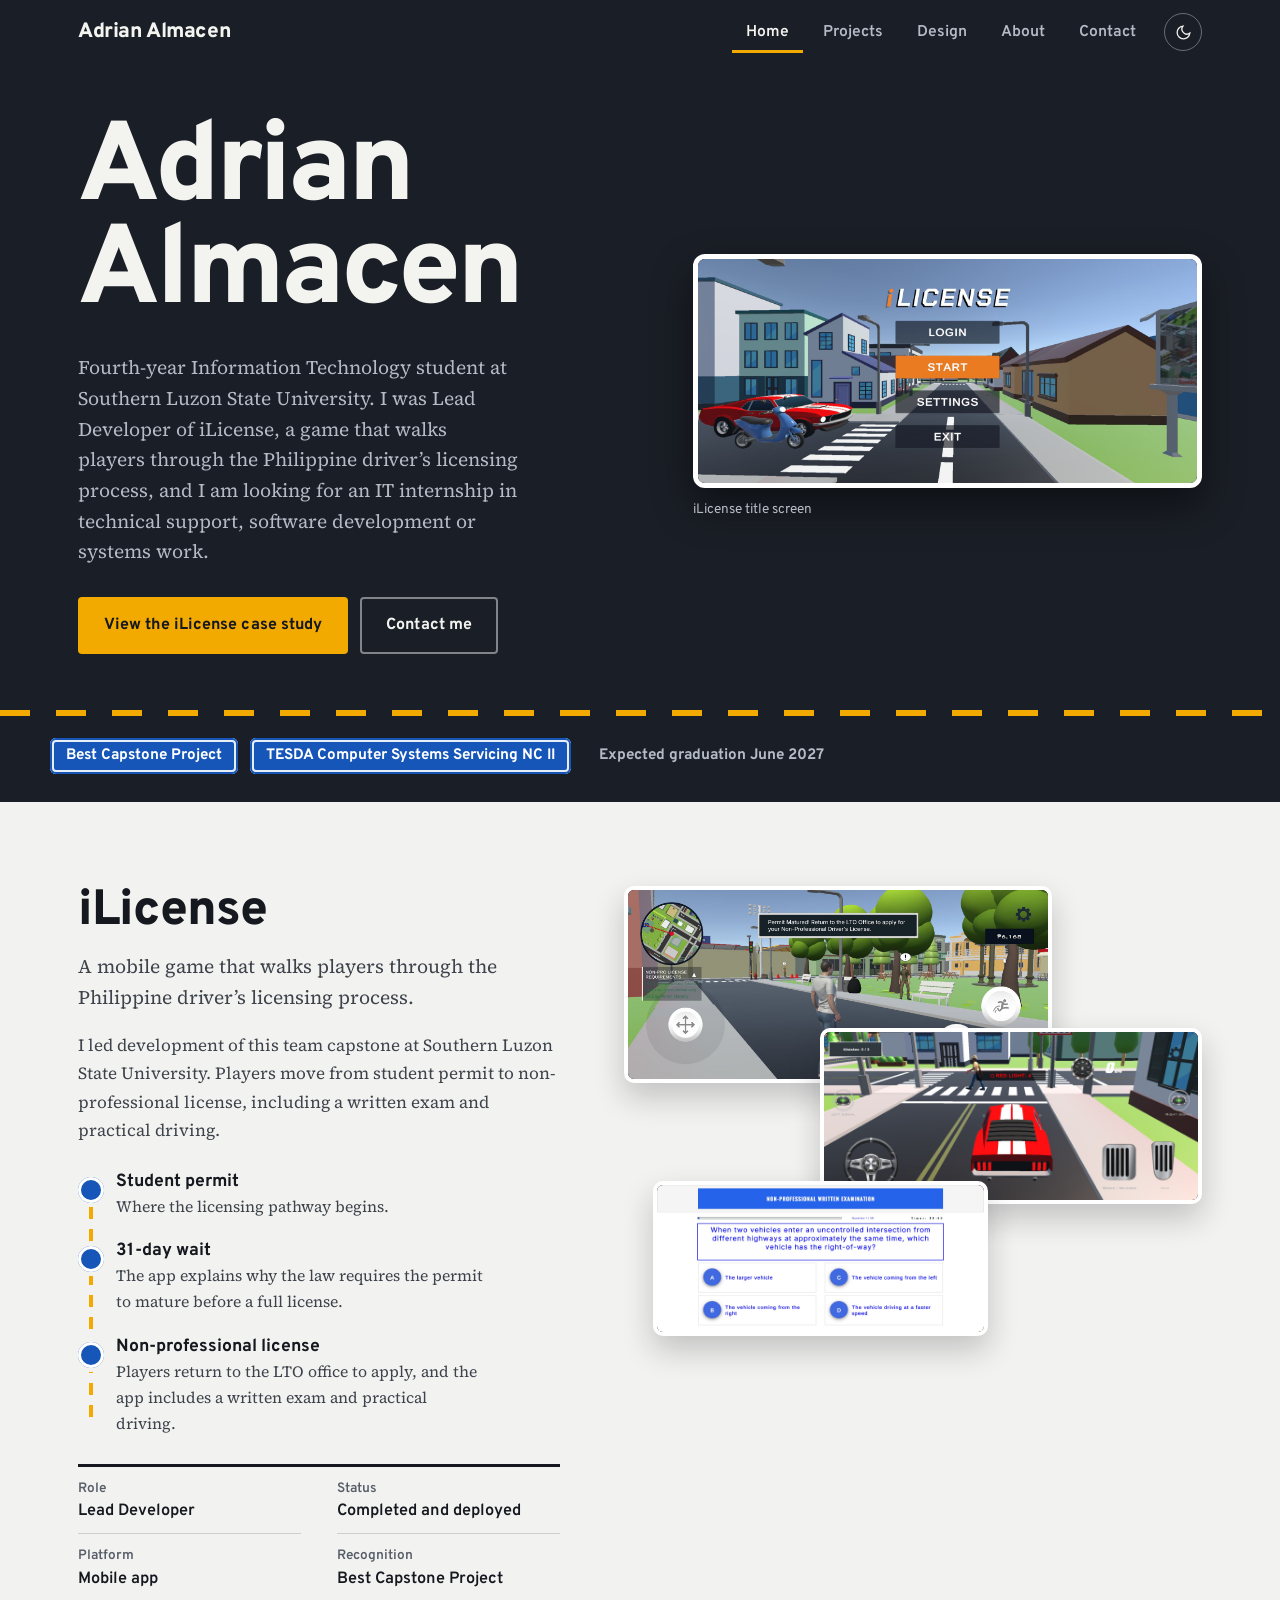
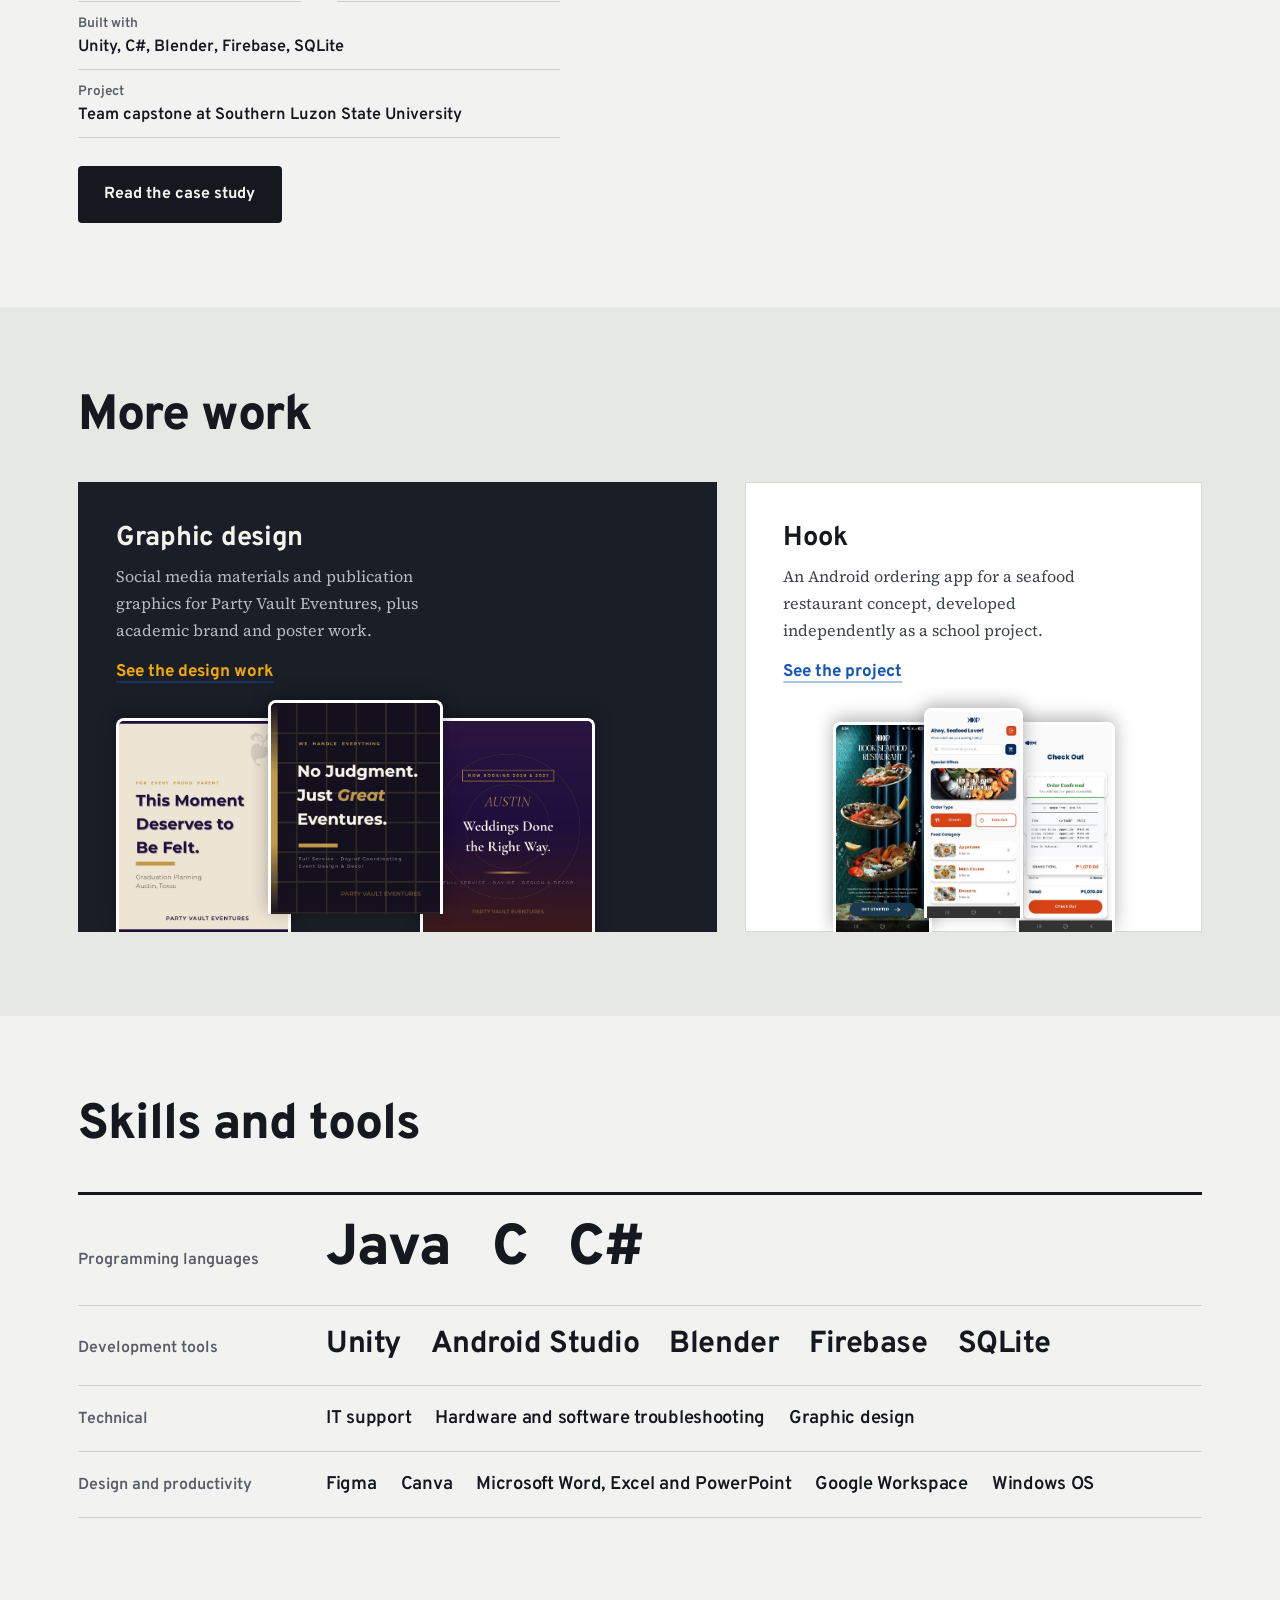
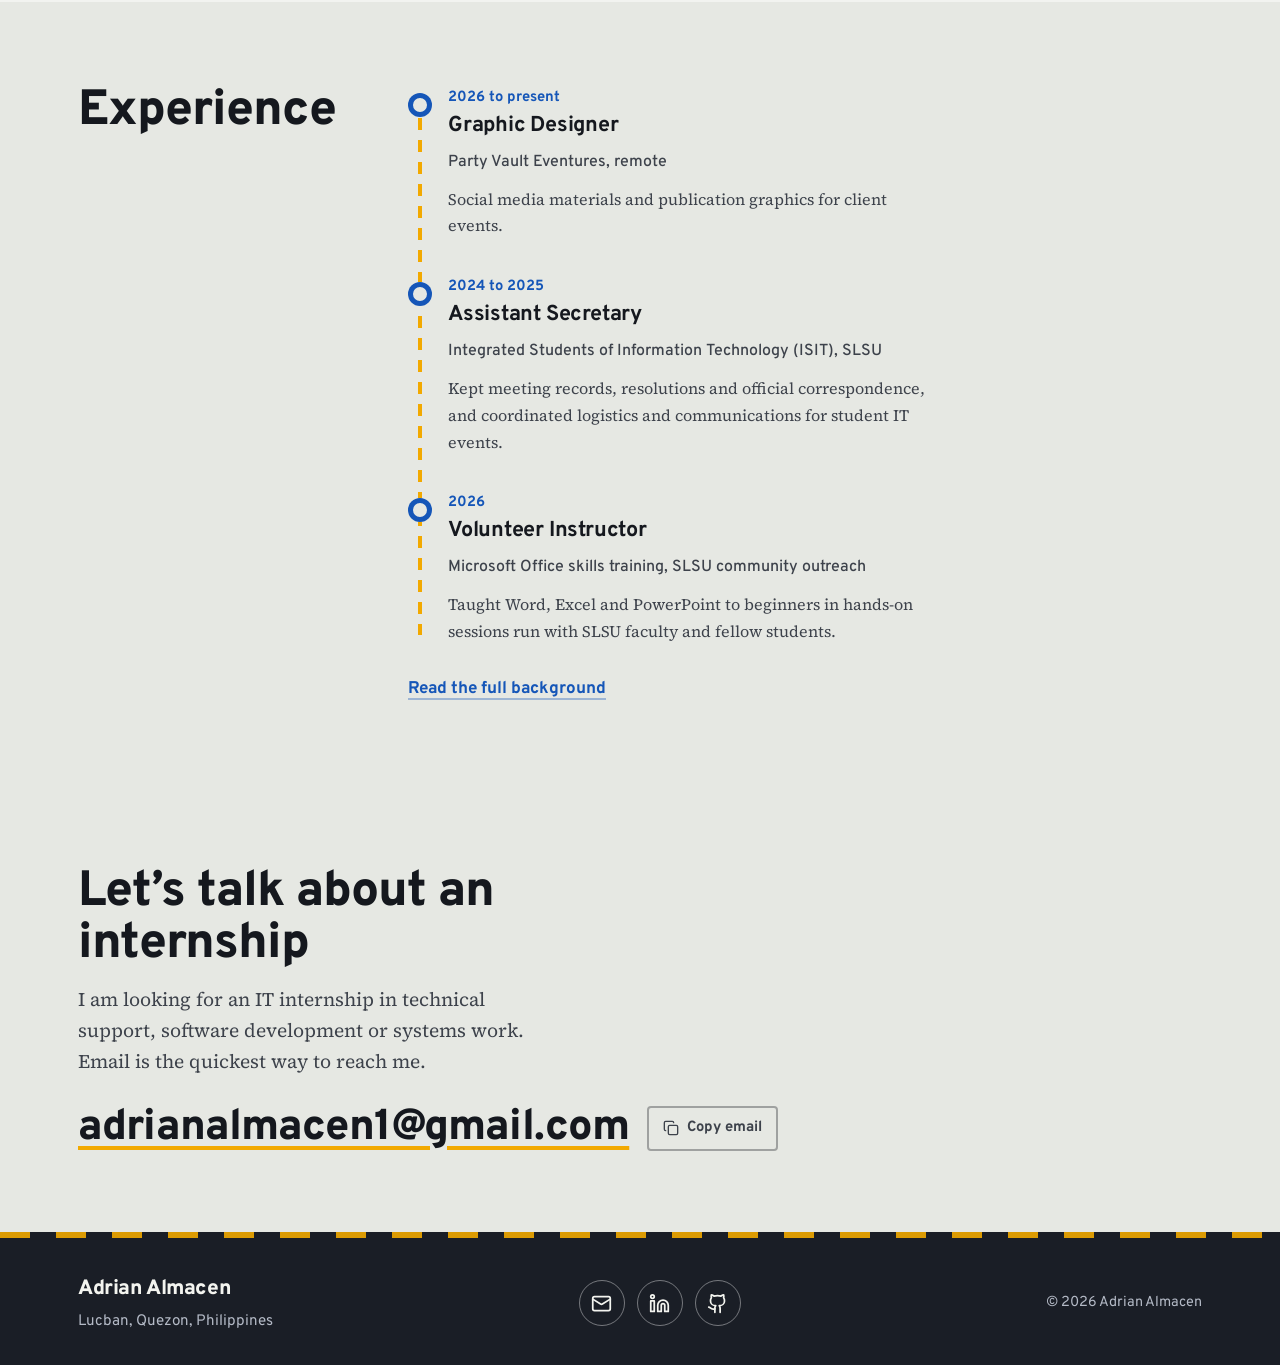
==== commit 513f8111: ".." ====
--- a/index.html
+++ b/index.html
@@ -5,15 +5,19 @@
   <meta name="viewport" content="width=device-width, initial-scale=1">
   <title>Adrian Almacen | BSIT Student and Aspiring IT Professional</title>
   <meta name="description" content="Adrian Almacen is a fourth-year BSIT student at Southern Luzon State University and Lead Developer of iLicense, a Best Capstone Project. Seeking an IT internship.">
-  <meta name="theme-color" content="#f8f6f1">
+  <meta name="theme-color" content="#1a1e26">
   <meta property="og:type" content="website">
   <meta property="og:title" content="Adrian Almacen | BSIT Student and Aspiring IT Professional">
   <meta property="og:description" content="Adrian Almacen is a fourth-year BSIT student at Southern Luzon State University and Lead Developer of iLicense, a Best Capstone Project. Seeking an IT internship.">
+  <meta property="og:url" content="https://eigengrau-esque.github.io/portfolio_site/">
+  <meta property="og:image" content="https://eigengrau-esque.github.io/portfolio_site/images/og.jpg">
+  <meta property="og:image:alt" content="iLicense main menu: a low-poly town street with Login, Start, Settings and Exit buttons">
+  <meta name="twitter:card" content="summary_large_image">
+  <link rel="canonical" href="https://eigengrau-esque.github.io/portfolio_site/">
   <link rel="icon" href="images/favicon.svg" type="image/svg+xml">
   <script>(function(){var t;try{t=localStorage.getItem('theme');}catch(e){}if(t!=='dark'&&t!=='light'){t=window.matchMedia&&matchMedia('(prefers-color-scheme: dark)').matches?'dark':'light';}var d=document.documentElement;d.setAttribute('data-theme',t);d.classList.add('js');})();</script>
-  <link rel="preconnect" href="https://fonts.googleapis.com">
-  <link rel="preconnect" href="https://fonts.gstatic.com" crossorigin>
-  <link rel="stylesheet" href="https://fonts.googleapis.com/css2?family=Outfit:wght@400;500;600&amp;family=Playfair+Display:ital,wght@0,500;0,700;1,500&amp;display=swap">
+  <link rel="preload" href="fonts/overpass-latin-wght-normal.woff2" as="font" type="font/woff2" crossorigin>
+  <link rel="preload" href="fonts/source-serif-4-latin-wght-normal.woff2" as="font" type="font/woff2" crossorigin>
   <link rel="stylesheet" href="css/style.css">
 </head>
 <body>
@@ -38,68 +42,81 @@
     <section class="hero" aria-labelledby="hero-name">
       <div class="container hero-grid">
         <div>
-          <p class="mono-label">BSIT student &middot; Southern Luzon State University</p>
-          <h1 id="hero-name">Adrian Almacen</h1>
-          <p class="hero-lead">Fourth-year Information Technology student with hands-on experience in application development, IT support fundamentals and graphic design. Lead developer of iLicense, a game-based driver&rsquo;s license simulation recognized as Best Capstone Project.</p>
-          <p class="hero-seeking">I am looking for an IT internship in technical support, software development or systems work.</p>
+          <h1 id="hero-name"><span>Adrian</span><span>Almacen</span></h1>
+          <p class="lede">Fourth-year Information Technology student at Southern Luzon State University. I was Lead Developer of iLicense, a game that walks players through the Philippine driver&rsquo;s licensing process, and I am looking for an IT internship in technical support, software development or systems work.</p>
           <div class="hero-cta">
-            <a class="btn btn-primary" href="pages/ilicense.html">View the iLicense case study</a>
-            <a class="btn btn-outline" href="pages/contact.html">Get in touch</a>
+            <a class="btn btn-amber" href="pages/ilicense.html">View the iLicense case study</a>
+            <a class="btn btn-ghost" href="pages/contact.html">Contact me</a>
           </div>
         </div>
-        <dl class="glance">
-          <div><dt>Education</dt><dd>BS Information Technology<small>Southern Luzon State University, expected June 2027</small></dd></div>
-          <div><dt>Capstone</dt><dd>iLicense<small>Lead Developer</small></dd></div>
-          <div><dt>Recognition</dt><dd>Best Capstone Project</dd></div>
-          <div><dt>Certification</dt><dd>Computer Systems Servicing NC II<small>TESDA, July 2026</small></dd></div>
-          <div><dt>Based in</dt><dd>Lucban, Quezon, Philippines</dd></div>
-        </dl>
+        <figure>
+          <div class="hero-shot"><img src="images/ilicense/menu.jpg" alt="iLicense main menu over a low-poly town street, with Login, Start, Settings and Exit buttons" width="1600" height="720" fetchpriority="high"></div>
+          <figcaption class="hero-shot-cap">iLicense title screen</figcaption>
+        </figure>
       </div>
-    </section><section class="section" id="featured" aria-labelledby="featured-h"><div class="container section-grid"><div class="section-head"><h2 id="featured-h">Featured project</h2><p>Capstone, 2026</p></div><div class="section-body reveal">
-<div class="feature">
-  <div class="frame"><img src="images/ilicense/menu.jpg" alt="iLicense main menu over a low-poly town street, with Login, Start, Settings and Exit buttons" width="1600" height="720"></div>
-</div>
-<div class="feature">
-  <h3>iLicense</h3>
-  <p class="feature-sub">Game-based driver&rsquo;s license simulation</p>
-</div>
-<div class="prose"><p>A mobile app that takes players through the Philippine licensing process, from student permit to non-professional license: the written exam, the required permit waiting period and practical driving. Developed as a team capstone project at Southern Luzon State University, where I was Lead Developer.</p></div>
-<dl class="spec"><div class=""><dt>Role</dt><dd>Lead Developer</dd></div><div class=""><dt>Project</dt><dd>Team capstone, Southern Luzon State University</dd></div><div class=""><dt>Platform</dt><dd>Mobile app</dd></div><div class=""><dt>Status</dt><dd>Completed and deployed</dd></div><div class="wide"><dt>Built with</dt><dd>Unity, C#, Blender, Firebase, SQLite</dd></div><div class="wide"><dt>Recognition</dt><dd>Best Capstone Project</dd></div></dl>
-<div class="thumb-row">
-  <div class="frame"><img src="images/ilicense/written-exam.jpg" alt="iLicense non-professional written examination screen showing question 1 of 30, a countdown timer and four multiple-choice answers" width="1600" height="720" loading="lazy" decoding="async"></div>
-  <div class="frame"><img src="images/ilicense/car.jpg" alt="Driving screen in iLicense: a red car stopped at a red light with a pedestrian crossing, a speedometer, steering and pedal controls and a mistakes counter reading 0 of 3" width="1600" height="720" loading="lazy" decoding="async"></div>
-  <div class="frame"><img src="images/ilicense/lto-town.jpg" alt="iLicense town view: the player character on a street with a minimap, a Non-Pro License Requirements checklist and a message that the permit has matured" width="1600" height="720" loading="lazy" decoding="async"></div>
-</div>
-<p><a class="text-link" href="pages/ilicense.html">Read the full case study &rarr;</a></p></div></div></section><section class="section alt" id="more" aria-labelledby="more-h"><div class="container section-grid"><div class="section-head"><h2 id="more-h">More work</h2><p>Academic and professional</p></div><div class="section-body reveal">
-<div class="rows">
-  <div class="link-row">
-    <div>
-      <h3>Hook: seafood restaurant ordering app</h3>
-      <p>An Android app I developed independently as a school project, from the login screen through menu selection to checkout.</p>
-      <a class="text-link go" href="pages/projects.html#hook">See the project &rarr;</a>
-    </div>
-    <div class="mini-strip" aria-hidden="true"><img src="images/hook/hook-splash.jpg" alt="" width="450" height="1000" loading="lazy" decoding="async"><img src="images/hook/hook-home.jpg" alt="" width="450" height="1000" loading="lazy" decoding="async"><img src="images/hook/hook-checkout.jpg" alt="" width="450" height="1000" loading="lazy" decoding="async"></div>
-  </div>
-  <div class="link-row">
-    <div>
-      <h3>Graphic design</h3>
-      <p>Social media materials and publication graphics for Party Vault Eventures, plus academic brand and poster work.</p>
-      <a class="text-link go" href="pages/design.html">See the design work &rarr;</a>
-    </div>
-    <div class="mini-strip" aria-hidden="true"><img src="images/partyvault/graduation-parents.jpg" alt="" width="900" height="1125" loading="lazy" decoding="async"><img src="images/partyvault/general-party.jpg" alt="" width="900" height="1125" loading="lazy" decoding="async"><img src="images/partyvault/engaged-couples.jpg" alt="" width="900" height="1125" loading="lazy" decoding="async"></div>
-  </div>
-</div></div></div></section><section class="section" id="skills" aria-labelledby="skills-h"><div class="container section-grid"><div class="section-head"><h2 id="skills-h">Skills and tools</h2></div><div class="section-body reveal"><div class="skill-groups"><div class="skill-group"><h3>Technical</h3><ul><li>IT support</li><li>Hardware and software troubleshooting</li><li>Graphic design</li></ul></div><div class="skill-group"><h3>Programming languages</h3><ul><li>Java</li><li>C</li><li>C#</li></ul></div><div class="skill-group"><h3>Development tools</h3><ul><li>Unity</li><li>Android Studio</li><li>Blender</li><li>Firebase</li><li>SQLite</li></ul></div><div class="skill-group"><h3>Design and productivity</h3><ul><li>Figma</li><li>Canva</li><li>Microsoft Word, Excel and PowerPoint</li><li>Google Workspace</li><li>Windows OS</li></ul></div></div></div></div></section><section class="section alt" id="experience" aria-labelledby="experience-h"><div class="container section-grid"><div class="section-head"><h2 id="experience-h">Experience</h2><p>Selected roles</p></div><div class="section-body reveal"><div class="rows"><div class="row"><div class="row-date">2026 &ndash; Present</div><div><h3>Graphic Designer</h3><p class="row-org">Party Vault Eventures &middot; Remote</p><p>Social media materials and publication graphics for client events.</p></div></div><div class="row"><div class="row-date">2024 &ndash; 2025</div><div><h3>Assistant Secretary</h3><p class="row-org">Integrated Students of Information Technology (ISIT), SLSU</p><p>Kept meeting records, resolutions and official correspondence, and coordinated logistics and communications for student IT events.</p></div></div><div class="row"><div class="row-date">2026</div><div><h3>Volunteer Instructor</h3><p class="row-org">Microsoft Office skills training, SLSU community outreach</p><p>Taught Word, Excel and PowerPoint to beginners in hands-on sessions run with SLSU faculty and fellow students.</p></div></div></div><p><a class="text-link" href="pages/about.html">Full background &rarr;</a></p></div></div></section><section class="section" id="contact" aria-labelledby="contact-h"><div class="container section-grid"><div class="section-head"><h2 id="contact-h">Contact</h2><p>Open to internship opportunities</p></div><div class="section-body reveal"><div class="contact-list">
-  <div class="contact-item"><span class="mono-label">Email</span><div class="contact-val"><a href="mailto:adrianalmacen1@gmail.com">adrianalmacen1@gmail.com</a><button type="button" class="copy-btn" data-copy="adrianalmacen1@gmail.com" aria-label="Copy email address">Copy</button><span class="sr-only" role="status" aria-live="polite" id="copyStatus"></span></div></div>
-  <div class="contact-item"><span class="mono-label">LinkedIn</span><a href="https://linkedin.com/in/adrian-almacen" target="_blank" rel="noopener">linkedin.com/in/adrian-almacen<span class="sr-only"> (opens in a new tab)</span></a></div>
-  <div class="contact-item"><span class="mono-label">Location</span><span class="val">Lucban, Quezon, Philippines</span></div>
-</div></div></div></section>
+      <div class="lane lane-hero" aria-hidden="true"></div>
+      <div class="container hero-foot">
+        <div class="plates"><span class="plate">Best Capstone Project</span><span class="plate">TESDA Computer Systems Servicing NC II</span></div>
+        <span class="plate plate-plain">Expected graduation June 2027</span>
+      </div>
+    </section>
+    <section class="section" aria-labelledby="featured-h">
+      <div class="container feature">
+        <div>
+          <h2 id="featured-h">iLicense</h2>
+          <p class="lede">A mobile game that walks players through the Philippine driver&rsquo;s licensing process.</p>
+          <div class="prose"><p>I led development of this team capstone at Southern Luzon State University. Players move from student permit to non-professional license, including a written exam and practical driving.</p></div>
+          <ol class="route"><li><strong>Student permit</strong><span>Where the licensing pathway begins.</span></li><li><strong>31-day wait</strong><span>The app explains why the law requires the permit to mature before a full license.</span></li><li><strong>Non-professional license</strong><span>Players return to the LTO office to apply, and the app includes a written exam and practical driving.</span></li></ol>
+          <dl class="spec"><div class=""><dt>Role</dt><dd>Lead Developer</dd></div><div class=""><dt>Status</dt><dd>Completed and deployed</dd></div><div class=""><dt>Platform</dt><dd>Mobile app</dd></div><div class=""><dt>Recognition</dt><dd>Best Capstone Project</dd></div><div class="wide"><dt>Built with</dt><dd>Unity, C#, Blender, Firebase, SQLite</dd></div><div class="wide"><dt>Project</dt><dd>Team capstone at Southern Luzon State University</dd></div></dl>
+          <p style="margin-top:28px"><a class="btn btn-ink" href="pages/ilicense.html">Read the case study</a></p>
+        </div>
+        <div class="collage"><div class="shot a"><img src="images/ilicense/lto-town.jpg" alt="iLicense town view: the player character on a street with a minimap, a Non-Pro License Requirements checklist and a message that the permit has matured" width="1600" height="720" loading="lazy" decoding="async"></div><div class="shot b"><img src="images/ilicense/car.jpg" alt="Driving screen in iLicense: a red car stopped at a red light with a pedestrian crossing, a speedometer, steering and pedal controls and a mistakes counter reading 0 of 3" width="1600" height="720" loading="lazy" decoding="async"></div><div class="shot c"><img src="images/ilicense/written-exam.jpg" alt="iLicense non-professional written examination screen showing question 1 of 30, a countdown timer and four multiple-choice answers" width="1600" height="720" loading="lazy" decoding="async"></div></div>
+      </div>
+    </section>
+    <section class="section tint" aria-labelledby="more-h">
+      <div class="container">
+        <div class="section-head"><h2 id="more-h">More work</h2></div>
+        <div class="panels">
+          <div class="panel">
+            <h3>Graphic design</h3>
+            <p>Social media materials and publication graphics for Party Vault Eventures, plus academic brand and poster work.</p>
+            <a class="text-link" href="pages/design.html">See the design work</a>
+            <div class="panel-art"><div class="fan covers"><img src="images/partyvault/graduation-parents.jpg" alt="" width="900" height="1125" loading="lazy" decoding="async"><img src="images/partyvault/general-party.jpg" alt="" width="900" height="1125" loading="lazy" decoding="async"><img src="images/partyvault/engaged-couples.jpg" alt="" width="900" height="1125" loading="lazy" decoding="async"></div></div>
+          </div>
+          <div class="panel light">
+            <h3>Hook</h3>
+            <p>An Android ordering app for a seafood restaurant concept, developed independently as a school project.</p>
+            <a class="text-link" href="pages/projects.html#hook">See the project</a>
+            <div class="panel-art"><div class="fan phones"><img src="images/hook/hook-splash.jpg" alt="" width="450" height="1000" loading="lazy" decoding="async"><img src="images/hook/hook-home.jpg" alt="" width="450" height="1000" loading="lazy" decoding="async"><img src="images/hook/hook-checkout.jpg" alt="" width="450" height="1000" loading="lazy" decoding="async"></div></div>
+          </div>
+        </div>
+      </div>
+    </section>
+    <section class="section" aria-labelledby="skills-h">
+      <div class="container">
+        <div class="section-head"><h2 id="skills-h">Skills and tools</h2></div>
+        <div class="skills"><div class="skill-row big"><h3>Programming languages</h3><ul><li>Java</li><li>C</li><li>C#</li></ul></div><div class="skill-row mid"><h3>Development tools</h3><ul><li>Unity</li><li>Android Studio</li><li>Blender</li><li>Firebase</li><li>SQLite</li></ul></div><div class="skill-row small"><h3>Technical</h3><ul><li>IT support</li><li>Hardware and software troubleshooting</li><li>Graphic design</li></ul></div><div class="skill-row small"><h3>Design and productivity</h3><ul><li>Figma</li><li>Canva</li><li>Microsoft Word, Excel and PowerPoint</li><li>Google Workspace</li><li>Windows OS</li></ul></div></div>
+      </div>
+    </section><section class="section tint" id="experience" aria-labelledby="experience-h"><div class="container split"><div class="section-head"><h2 id="experience-h">Experience</h2></div><div class="stack"><ol class="timeline"><li class="t-item"><div class="t-date">2026 to present</div><h3>Graphic Designer</h3><p class="t-org">Party Vault Eventures, remote</p><p>Social media materials and publication graphics for client events.</p></li><li class="t-item"><div class="t-date">2024 to 2025</div><h3>Assistant Secretary</h3><p class="t-org">Integrated Students of Information Technology (ISIT), SLSU</p><p>Kept meeting records, resolutions and official correspondence, and coordinated logistics and communications for student IT events.</p></li><li class="t-item"><div class="t-date">2026</div><h3>Volunteer Instructor</h3><p class="t-org">Microsoft Office skills training, SLSU community outreach</p><p>Taught Word, Excel and PowerPoint to beginners in hands-on sessions run with SLSU faculty and fellow students.</p></li></ol><p><a class="text-link" href="pages/about.html">Read the full background</a></p></div></div></section>
+    <section class="cta-band" aria-labelledby="cta-h">
+      <div class="container">
+        <h2 id="cta-h">Let&rsquo;s talk about an internship</h2>
+        <p class="lede">I am looking for an IT internship in technical support, software development or systems work. Email is the quickest way to reach me.</p>
+        <div class="mail-line">
+          <a class="mail-big" href="mailto:adrianalmacen1@gmail.com">adrianalmacen1@gmail.com</a>
+          <button type="button" class="copy-btn" data-copy="adrianalmacen1@gmail.com" aria-label="Copy email address"><svg viewBox="0 0 24 24" fill="none" stroke="currentColor" stroke-width="2" stroke-linecap="round" stroke-linejoin="round" aria-hidden="true"><rect width="14" height="14" x="8" y="8" rx="2" ry="2"/><path d="M4 16c-1.1 0-2-.9-2-2V4c0-1.1.9-2 2-2h10c1.1 0 2 .9 2 2"/></svg><span class="copy-label">Copy email</span></button>
+          <span class="sr-only" role="status" aria-live="polite" id="copyStatus"></span>
+        </div>
+      </div>
+    </section>
   </main>
 
   <footer class="footer">
-    <div class="container footer-inner">
-      <span><span class="footer-name">Adrian Almacen</span> &nbsp;&middot;&nbsp; Lucban, Quezon, Philippines</span>
-      <nav class="footer-links" aria-label="Footer"><a href="pages/projects.html">Projects</a><a href="pages/design.html">Design</a><a href="pages/about.html">About</a><a href="pages/contact.html">Contact</a></nav>
-      <span>&copy; 2026</span>
+    <div class="lane" aria-hidden="true"></div>
+    <div class="footer-inner">
+      <div><div class="footer-name">Adrian Almacen</div><div class="footer-sub">Lucban, Quezon, Philippines</div></div>
+      <nav class="social" aria-label="Contact links"><a href="mailto:adrianalmacen1@gmail.com" aria-label="Email Adrian"><svg viewBox="0 0 24 24" fill="none" stroke="currentColor" stroke-width="2" stroke-linecap="round" stroke-linejoin="round" aria-hidden="true"><rect width="20" height="16" x="2" y="4" rx="2"/><path d="m22 7-8.97 5.7a1.94 1.94 0 0 1-2.06 0L2 7"/></svg></a><a href="https://linkedin.com/in/adrian-almacen" target="_blank" rel="noopener" aria-label="LinkedIn profile (opens in a new tab)"><svg viewBox="0 0 24 24" fill="none" stroke="currentColor" stroke-width="2" stroke-linecap="round" stroke-linejoin="round" aria-hidden="true"><path d="M16 8a6 6 0 0 1 6 6v7h-4v-7a2 2 0 0 0-2-2 2 2 0 0 0-2 2v7h-4v-7a6 6 0 0 1 6-6z"/><rect width="4" height="12" x="2" y="9"/><circle cx="4" cy="4" r="2"/></svg></a><a href="https://github.com/Eigengrau-esque" target="_blank" rel="noopener" aria-label="GitHub profile (opens in a new tab)"><svg viewBox="0 0 24 24" fill="none" stroke="currentColor" stroke-width="2" stroke-linecap="round" stroke-linejoin="round" aria-hidden="true"><path d="M15 22v-4a4.8 4.8 0 0 0-1-3.5c3 0 6-2 6-5.5.08-1.25-.27-2.48-1-3.5.28-1.15.28-2.35 0-3.5 0 0-1 0-3 1.5-2.64-.5-5.36-.5-8 0C6 2 5 2 5 2c-.3 1.15-.3 2.35 0 3.5A5.403 5.403 0 0 0 4 9c0 3.5 3 5.5 6 5.5-.39.49-.68 1.05-.85 1.65-.17.6-.22 1.23-.15 1.85v4"/><path d="M9 18c-4.51 2-5-2-7-2"/></svg></a></nav>
+      <p class="copy">&copy; 2026 Adrian Almacen</p>
     </div>
   </footer>
 
--- a/css/style.css
+++ b/css/style.css
@@ -1,138 +1,136 @@
 /* =====================================================
-   Adrian Almacen: portfolio stylesheet
-   Direction: editorial, ruled layouts, cream / ink / blue,
-   light + dark themes. No decorative effects.
+   Adrian Almacen: portfolio stylesheet (v2)
+   Concept: wayfinding. The subject is a driving-license
+   game, so the site borrows from roads and signage:
+   asphalt, sign blue, lane-marking amber, dashed centre
+   lines as dividers and timeline spine.
+   Fonts are self-hosted (Overpass, Source Serif 4; SIL OFL).
    ===================================================== */
+
+@font-face {
+  font-family: 'Overpass';
+  src: url('../fonts/overpass-latin-wght-normal.woff2') format('woff2');
+  font-weight: 100 900; font-style: normal; font-display: swap;
+}
+@font-face {
+  font-family: 'Source Serif 4';
+  src: url('../fonts/source-serif-4-latin-wght-normal.woff2') format('woff2');
+  font-weight: 200 900; font-style: normal; font-display: swap;
+}
 
 /* ---- TOKENS ---- */
 :root {
-  --bg:         #f8f6f1;
-  --bg-2:       #efece4;
-  --surface:    #fffdf8;
-  --text:       #16181d;
-  --text-2:     #43464d;
-  --muted:      #5d6068;
-  --accent:     #1a56c8;
-  --on-accent:  #ffffff;
-  --rule:       rgba(22, 24, 29, 0.14);
-  --rule-strong:rgba(22, 24, 29, 0.32);
-
-  --font-display: 'Playfair Display', Georgia, 'Times New Roman', serif;
-  --font-body:    'Outfit', system-ui, -apple-system, 'Segoe UI', Roboto, sans-serif;
-  --font-mono:    ui-monospace, 'SF Mono', Menlo, Consolas, monospace;
-
-  --w: 1120px;
+  --paper:      #f2f3f0;   /* concrete */
+  --paper-2:    #e6e8e3;
+  --surface:    #ffffff;
+  --ink:        #15181e;
+  --ink-2:      #3d424b;
+  --muted:      #585e69;
+  --blue:       #1556b8;   /* sign blue: links, plates */
+  --on-blue:    #ffffff;
+  --amber:      #f2a900;   /* lane marking */
+  --on-amber:   #15181e;
+  --asphalt:    #1a1e26;
+  --asphalt-2:  #232834;
+  --on-asphalt: #f3f4ef;
+  --asphalt-muted: #b4bac6;
+  --rule:       rgba(21, 24, 30, 0.16);
+  --rule-strong:rgba(21, 24, 30, 0.34);
+
+  --font-display: 'Overpass', 'Segoe UI', system-ui, -apple-system, Roboto, Arial, sans-serif;
+  --font-text:    'Source Serif 4', Georgia, 'Times New Roman', serif;
+
+  --w: 1180px;
   --gutter: 28px;
   --nav-h: 64px;
-  --radius: 4px;
 }
 
 [data-theme="dark"] {
-  --bg:         #0e1116;
-  --bg-2:       #141821;
-  --surface:    #171b24;
-  --text:       #ece8dd;
-  --text-2:     #bfbbaf;
-  --muted:      #a19e94;
-  --accent:     #7ea8f8;
-  --on-accent:  #0e1116;
-  --rule:       rgba(255, 255, 255, 0.12);
-  --rule-strong:rgba(255, 255, 255, 0.3);
-}
-
-/* ---- RESET / BASE ---- */
+  --paper:      #12151b;
+  --paper-2:    #181c24;
+  --surface:    #1c212b;
+  --ink:        #eceee8;
+  --ink-2:      #c3c7cf;
+  --muted:      #a3a9b5;
+  --blue:       #86adf6;   /* lighter for text on dark */
+  --asphalt:    #0b0d12;
+  --asphalt-2:  #161a22;
+  --rule:       rgba(255, 255, 255, 0.13);
+  --rule-strong:rgba(255, 255, 255, 0.32);
+}
+
+/* ---- BASE ---- */
 *, *::before, *::after { box-sizing: border-box; margin: 0; padding: 0; }
 html { font-size: 16px; scroll-behavior: smooth; scroll-padding-top: calc(var(--nav-h) + 16px); }
-
 body {
-  font-family: var(--font-body);
-  background: var(--bg);
-  color: var(--text);
-  line-height: 1.7;
+  font-family: var(--font-text);
+  font-size: 1.0625rem;
+  line-height: 1.68;
+  background: var(--paper);
+  color: var(--ink);
   -webkit-font-smoothing: antialiased;
   overflow-x: hidden;
 }
-
 img { max-width: 100%; height: auto; display: block; }
 a { color: inherit; text-decoration: none; }
 ul { list-style: none; }
 button { font: inherit; color: inherit; }
-
-:focus-visible { outline: 2px solid var(--accent); outline-offset: 3px; border-radius: 2px; }
+:focus-visible { outline: 3px solid var(--amber); outline-offset: 3px; border-radius: 2px; }
 
 .skip-link {
   position: absolute; top: -100px; left: 16px; z-index: 1000;
-  background: var(--accent); color: var(--on-accent);
-  padding: 10px 18px; border-radius: var(--radius);
-  font-size: 0.85rem; font-weight: 600;
+  background: var(--amber); color: var(--on-amber);
+  padding: 10px 18px; border-radius: 4px;
+  font-family: var(--font-display); font-weight: 700; font-size: 0.9rem;
 }
 .skip-link:focus { top: 12px; }
-
 .container { max-width: var(--w); margin: 0 auto; padding: 0 var(--gutter); }
+.sr-only { position: absolute; width: 1px; height: 1px; margin: -1px; padding: 0; overflow: hidden; clip: rect(0 0 0 0); white-space: nowrap; border: 0; }
 
 /* ---- TYPE ---- */
-.mono-label {
-  font-family: var(--font-mono);
-  font-size: 0.74rem;
-  letter-spacing: 0.06em;
-  text-transform: uppercase;
-  color: var(--muted);
-}
-
-h1, h2, h3 { font-variant-numeric: lining-nums; font-family: var(--font-display); font-weight: 700; line-height: 1.15; letter-spacing: -0.01em; }
-p + p { margin-top: 1em; }
-.prose p { color: var(--text-2); max-width: 62ch; }
+h1, h2, h3 { font-family: var(--font-display); font-weight: 800; line-height: 1.04; letter-spacing: -0.02em; }
+h2 { font-size: clamp(2rem, 4.2vw, 3.1rem); }
+h3 { font-size: 1.35rem; font-weight: 700; letter-spacing: -0.01em; line-height: 1.2; }
+.lede { font-size: 1.2rem; line-height: 1.6; color: var(--ink-2); max-width: 46ch; }
+.prose p { color: var(--ink-2); max-width: 62ch; }
+.prose p + p { margin-top: 1em; }
+.ui { font-family: var(--font-display); }
+.muted { color: var(--muted); }
 
 .text-link {
-  color: var(--accent);
-  font-weight: 500;
-  border-bottom: 1px solid transparent;
-  transition: border-color 0.2s;
-}
-.text-link:hover { border-bottom-color: currentColor; }
-
-/* ---- NAV ---- */
-.navbar {
-  position: sticky; top: 0; z-index: 200;
-  background: var(--bg);
-  border-bottom: 1px solid var(--rule);
-}
-.nav-inner {
-  max-width: var(--w); margin: 0 auto; padding: 0 var(--gutter);
-  height: var(--nav-h);
-  display: flex; align-items: center; justify-content: space-between;
-}
-.nav-logo { font-family: var(--font-display); font-size: 1.25rem; font-weight: 700; }
+  font-family: var(--font-display); font-weight: 700; color: var(--blue);
+  text-decoration: underline; text-decoration-thickness: 2px; text-underline-offset: 5px;
+  text-decoration-color: color-mix(in srgb, var(--blue) 35%, transparent);
+  transition: text-decoration-color 0.2s;
+}
+.text-link:hover { text-decoration-color: currentColor; }
+
+/* ---- HEADER ---- */
+.navbar { position: sticky; top: 0; z-index: 200; background: var(--asphalt); color: var(--on-asphalt); }
+.nav-inner { max-width: var(--w); margin: 0 auto; padding: 0 var(--gutter); height: var(--nav-h); display: flex; align-items: center; justify-content: space-between; }
+.nav-logo { font-family: var(--font-display); font-weight: 800; font-size: 1.3rem; letter-spacing: -0.02em; }
 .nav-right { display: flex; align-items: center; gap: 14px; }
-.nav-links { display: flex; gap: 30px; }
+.nav-links { display: flex; gap: 6px; }
 .nav-links a {
-  font-size: 0.84rem; font-weight: 500; letter-spacing: 0.04em;
-  color: var(--text-2);
-  padding: 6px 0;
-  border-bottom: 1.5px solid transparent;
-  transition: color 0.2s, border-color 0.2s;
-}
-.nav-links a:hover { color: var(--text); }
-.nav-links a[aria-current="page"] { color: var(--text); border-bottom-color: var(--accent); }
+  display: block; padding: 8px 14px; border-radius: 4px;
+  font-family: var(--font-display); font-weight: 600; font-size: 0.98rem;
+  color: var(--asphalt-muted); transition: color 0.2s, background 0.2s;
+}
+.nav-links a:hover { color: var(--on-asphalt); background: rgba(255,255,255,0.07); }
+.nav-links a[aria-current="page"] { color: var(--on-asphalt); box-shadow: inset 0 -3px 0 var(--amber); border-radius: 4px 4px 0 0; }
 
 .theme-toggle {
-  width: 38px; height: 38px; flex-shrink: 0;
-  display: grid; place-items: center;
-  background: transparent; border: 1px solid var(--rule-strong); border-radius: 50%;
-  color: var(--text-2); cursor: pointer;
-  transition: color 0.2s, border-color 0.2s;
-}
-.theme-toggle:hover { color: var(--accent); border-color: var(--accent); }
+  width: 38px; height: 38px; flex-shrink: 0; display: grid; place-items: center;
+  background: transparent; border: 1.5px solid rgba(255,255,255,0.35); border-radius: 50%;
+  color: var(--on-asphalt); cursor: pointer; transition: border-color 0.2s, color 0.2s;
+}
+.theme-toggle:hover { border-color: var(--amber); color: var(--amber); }
 .theme-toggle svg { width: 17px; height: 17px; }
 .icon-sun { display: none; }
 [data-theme="dark"] .icon-moon { display: none; }
 [data-theme="dark"] .icon-sun { display: block; }
 
-.nav-toggle {
-  display: none; flex-direction: column; justify-content: center; gap: 5px;
-  width: 38px; height: 38px; padding: 0 8px;
-  background: none; border: none; cursor: pointer; color: var(--text);
-}
+.nav-toggle { display: none; flex-direction: column; justify-content: center; gap: 5px; width: 38px; height: 38px; padding: 0 8px; background: none; border: none; cursor: pointer; color: var(--on-asphalt); }
 .nav-toggle span { display: block; height: 2px; background: currentColor; border-radius: 2px; transition: transform 0.25s, opacity 0.25s; }
 .nav-toggle[aria-expanded="true"] span:nth-child(1) { transform: translateY(7px) rotate(45deg); }
 .nav-toggle[aria-expanded="true"] span:nth-child(2) { opacity: 0; }
@@ -140,206 +138,261 @@
 
 /* ---- BUTTONS ---- */
 .btn {
-  display: inline-flex; align-items: center; gap: 8px;
-  padding: 12px 22px; border-radius: var(--radius);
-  border: 1px solid var(--accent);
-  font-size: 0.9rem; font-weight: 600; letter-spacing: 0.01em;
-  cursor: pointer;
-  transition: background 0.2s, color 0.2s, border-color 0.2s;
-}
-.btn-primary { background: var(--accent); color: var(--on-accent); }
-.btn-primary:hover { background: var(--text); border-color: var(--text); color: var(--bg); }
-.btn-outline { background: transparent; color: var(--text); border-color: var(--rule-strong); }
-.btn-outline:hover { border-color: var(--accent); color: var(--accent); }
+  display: inline-flex; align-items: center; gap: 10px;
+  padding: 13px 24px; border-radius: 4px; border: 2px solid transparent;
+  font-family: var(--font-display); font-weight: 700; font-size: 1rem; letter-spacing: 0.005em;
+  cursor: pointer; transition: background 0.2s, color 0.2s, border-color 0.2s;
+}
+.btn svg { width: 18px; height: 18px; flex-shrink: 0; }
+.btn-amber { background: var(--amber); color: var(--on-amber); }
+.btn-amber:hover { background: #ffc233; }
+.btn-ghost { border-color: rgba(255,255,255,0.45); color: var(--on-asphalt); }
+.btn-ghost:hover { border-color: var(--amber); color: var(--amber); }
+.btn-ink { background: var(--ink); color: var(--paper); }
+.btn-ink:hover { background: var(--blue); color: #fff; }
+
+/* ---- LANE LINE (dashed centre line used as divider and spine) ---- */
+.lane {
+  height: 6px;
+  background: repeating-linear-gradient(90deg, var(--amber) 0 30px, transparent 30px 56px);
+}
+.lane-hero { animation: lane-draw 1.6s cubic-bezier(0.22, 0.8, 0.3, 1) both; }
+@keyframes lane-draw { from { clip-path: inset(0 100% 0 0); } to { clip-path: inset(0 0 0 0); } }
+
+/* ---- SIGN PLATES ---- */
+.plates { display: flex; flex-wrap: wrap; gap: 12px; }
+.plate {
+  display: inline-block; padding: 8px 16px; border-radius: 6px;
+  background: var(--blue); color: var(--on-blue);
+  box-shadow: inset 0 0 0 2px var(--blue), inset 0 0 0 4px rgba(255,255,255,0.9);
+  font-family: var(--font-display); font-weight: 700; font-size: 0.95rem; line-height: 1.3;
+}
+[data-theme="dark"] .plate { background: #1f5fc4; box-shadow: inset 0 0 0 2px #1f5fc4, inset 0 0 0 4px rgba(255,255,255,0.9); }
+.plate-plain { background: transparent; color: var(--asphalt-muted); box-shadow: none; padding-left: 0; }
 
 /* ---- HERO ---- */
-.hero { padding: 64px 0 72px; }
-.hero-grid { display: grid; grid-template-columns: 1.35fr 1fr; gap: 72px; align-items: start; }
-.hero .mono-label { margin-bottom: 20px; }
-.hero h1 { font-size: clamp(2.5rem, 5.6vw, 4rem); margin-bottom: 22px; }
-.hero-lead { font-size: 1.1rem; color: var(--text-2); max-width: 56ch; }
-.hero-seeking { margin-top: 14px; color: var(--text-2); max-width: 56ch; }
-.hero-cta { display: flex; flex-wrap: wrap; gap: 12px; margin-top: 32px; }
-
-.glance { border-top: 1px solid var(--rule-strong); }
-.glance > div { display: grid; grid-template-columns: 112px 1fr; gap: 16px; padding: 14px 0; border-bottom: 1px solid var(--rule); }
-.glance dt { font-family: var(--font-mono); font-size: 0.72rem; letter-spacing: 0.06em; text-transform: uppercase; color: var(--muted); padding-top: 3px; }
-.glance dd { font-size: 0.95rem; color: var(--text); }
-.glance dd small { display: block; color: var(--muted); font-size: 0.82rem; }
+.hero { background: var(--asphalt); color: var(--on-asphalt); padding: 56px 0 0; }
+.hero-grid { display: grid; grid-template-columns: 1.1fr 1fr; gap: 56px; align-items: center; padding-bottom: 56px; }
+.hero h1 { font-size: clamp(3.3rem, 9vw, 7rem); line-height: 0.92; letter-spacing: -0.035em; margin-bottom: 26px; }
+.hero h1 span { display: block; }
+.hero .lede { color: var(--asphalt-muted); max-width: 44ch; }
+.hero-cta { display: flex; flex-wrap: wrap; gap: 12px; margin-top: 30px; }
+.hero-shot { border: 5px solid #fff; border-radius: 12px; overflow: hidden; background: #000; box-shadow: 0 18px 40px rgba(0,0,0,0.45); }
+.hero-shot img { width: 100%; }
+.hero-shot-cap { margin-top: 12px; font-family: var(--font-display); font-size: 0.85rem; color: var(--asphalt-muted); }
+.hero-foot { padding: 22px 0 28px; display: flex; flex-wrap: wrap; gap: 14px 28px; align-items: center; }
+
+/* ---- PAGE HEADER ---- */
+.page-header { background: var(--asphalt); color: var(--on-asphalt); padding: 44px 0 40px; }
+.page-header h1 { font-size: clamp(2.6rem, 6.5vw, 4.6rem); letter-spacing: -0.03em; line-height: 0.98; }
+.page-header .lede { margin-top: 16px; color: var(--asphalt-muted); }
+.crumb { display: inline-flex; align-items: center; gap: 6px; font-family: var(--font-display); font-weight: 600; font-size: 0.95rem; color: var(--asphalt-muted); margin-bottom: 14px; }
+.crumb svg { width: 16px; height: 16px; }
+.crumb:hover { color: var(--amber); }
 
 /* ---- SECTIONS ---- */
-.section { padding: 72px 0; border-top: 1px solid var(--rule); }
-.section.alt { background: var(--bg-2); }
-.section-grid { display: grid; grid-template-columns: 210px 1fr; gap: 48px; }
-.section-head h2 { font-size: 1.55rem; }
-.section-head p { margin-top: 10px; font-size: 0.9rem; color: var(--muted); }
-.section-body > * + * { margin-top: 28px; }
-
-/* ---- FEATURE (iLicense) ---- */
-.frame { border: 1px solid var(--rule-strong); background: var(--surface); }
-.frame img { width: 100%; }
-.feature h3 { font-size: clamp(1.5rem, 3vw, 2.1rem); }
-.feature-sub { font-family: var(--font-display); font-style: italic; font-weight: 500; color: var(--text-2); font-size: 1.1rem; margin-top: 6px; }
-
-.spec { display: grid; grid-template-columns: 1fr 1fr; gap: 0 40px; border-top: 1px solid var(--rule-strong); }
-.spec > div { padding: 12px 0; border-bottom: 1px solid var(--rule); }
-.spec dt { font-family: var(--font-mono); font-size: 0.7rem; letter-spacing: 0.06em; text-transform: uppercase; color: var(--muted); }
-.spec dd { font-size: 0.95rem; }
+.section { padding: 84px 0; }
+.section.tint { background: var(--paper-2); }
+.section-head { max-width: 40ch; margin-bottom: 40px; }
+.section-head p { margin-top: 12px; color: var(--ink-2); }
+.split { display: grid; grid-template-columns: 290px 1fr; gap: 40px; }
+.split > .section-head { margin-bottom: 0; position: sticky; top: calc(var(--nav-h) + 28px); align-self: start; }
+.stack > * + * { margin-top: 28px; }
+
+/* ---- FEATURE: iLICENSE ---- */
+.feature { display: grid; grid-template-columns: 5fr 6fr; gap: 64px; align-items: start; }
+.feature h2 { margin-bottom: 14px; }
+.feature .prose { margin: 18px 0 8px; }
+
+.collage { position: relative; aspect-ratio: 1 / 0.88; }
+.collage .shot { position: absolute; border: 4px solid #fff; border-radius: 10px; overflow: hidden; background: #000; box-shadow: 0 14px 30px rgba(21,24,30,0.22); }
+.collage .a { left: 0; top: 0; width: 74%; z-index: 1; }
+.collage .b { right: 0; top: 28%; width: 66%; z-index: 2; }
+.collage .c { left: 5%; top: 58%; width: 58%; z-index: 3; }
+[data-theme="dark"] .collage .shot { border-color: #e9ebe6; }
+
+/* ---- ROUTE (a real sequence: the licensing pathway) ---- */
+.route { list-style: none; position: relative; margin: 26px 0; padding-left: 38px; }
+.route::before { content: ''; position: absolute; left: 11px; top: 14px; bottom: 14px; width: 4px; background: repeating-linear-gradient(180deg, var(--amber) 0 12px, transparent 12px 22px); }
+.route li { position: relative; padding-bottom: 20px; }
+.route li:last-child { padding-bottom: 0; }
+.route li::before { content: ''; position: absolute; left: -38px; top: 6px; width: 26px; height: 26px; border-radius: 50%; background: var(--blue); box-shadow: 0 0 0 4px var(--paper), inset 0 0 0 3px #fff; }
+.tint .route li::before { box-shadow: 0 0 0 4px var(--paper-2), inset 0 0 0 3px #fff; }
+.route strong { display: block; font-family: var(--font-display); font-weight: 700; font-size: 1.1rem; line-height: 1.3; }
+.route span { color: var(--ink-2); font-size: 0.98rem; display: block; max-width: 46ch; }
+
+/* ---- SPEC LIST ---- */
+.spec { display: grid; grid-template-columns: 1fr 1fr; gap: 0 36px; margin-top: 22px; border-top: 3px solid var(--ink); }
+.spec > div { padding: 11px 0; border-bottom: 1px solid var(--rule); }
+.spec dt { font-family: var(--font-display); font-weight: 600; font-size: 0.85rem; color: var(--muted); }
+.spec dd { font-family: var(--font-display); font-weight: 600; font-size: 1.02rem; line-height: 1.35; }
 .spec .wide { grid-column: 1 / -1; }
 
-.thumb-row { display: grid; grid-template-columns: repeat(3, 1fr); gap: 14px; }
-
-/* ---- RULED ROWS ---- */
-.rows { border-top: 1px solid var(--rule-strong); }
-.row { display: grid; grid-template-columns: 150px 1fr; gap: 28px; padding: 22px 0; border-bottom: 1px solid var(--rule); }
-.row-date { font-family: var(--font-mono); font-size: 0.76rem; letter-spacing: 0.04em; color: var(--muted); padding-top: 5px; }
-.row h3 { font-size: 1.15rem; }
-.row-org { color: var(--text-2); font-size: 0.93rem; margin-top: 2px; }
-.row p, .row ul { margin-top: 10px; color: var(--text-2); font-size: 0.95rem; max-width: 64ch; }
-.row ul { list-style: none; }
-.row li { position: relative; padding-left: 16px; }
-.row li + li { margin-top: 6px; }
-.row li::before { content: ''; position: absolute; left: 0; top: 0.72em; width: 6px; height: 1px; background: var(--muted); }
-
-.link-row { display: grid; grid-template-columns: 1fr auto; gap: 24px; align-items: center; padding: 24px 0; border-bottom: 1px solid var(--rule); }
-.link-row h3 { font-size: 1.2rem; }
-.link-row p { color: var(--text-2); font-size: 0.95rem; margin-top: 6px; max-width: 58ch; }
-.link-row .go { margin-top: 12px; display: inline-block; }
-.mini-strip { display: flex; gap: 10px; }
-.mini-strip img { height: 112px; width: auto; border: 1px solid var(--rule-strong); }
-
-/* ---- SKILLS ---- */
-.skill-groups { display: grid; grid-template-columns: 1fr 1fr; gap: 0 48px; border-top: 1px solid var(--rule-strong); }
-.skill-group { padding: 16px 0; border-bottom: 1px solid var(--rule); }
-.skill-group h3 { font-family: var(--font-mono); font-size: 0.72rem; font-weight: 500; letter-spacing: 0.06em; text-transform: uppercase; color: var(--muted); margin-bottom: 6px; }
-.skill-group li { display: inline; }
-.skill-group li:not(:last-child)::after { content: ' / '; color: var(--muted); }
-.skill-note { margin-top: 14px; font-size: 0.85rem; color: var(--muted); }
-
-/* ---- PAGE HEADER ---- */
-.page-header { padding: 56px 0 48px; }
-.page-header h1 { font-size: clamp(2.2rem, 5vw, 3.2rem); margin: 0 0 14px; }
-.crumb + h1 { margin-top: 12px; }
-.page-header p { color: var(--text-2); max-width: 60ch; font-size: 1.05rem; }
-.crumb { font-family: var(--font-mono); font-size: 0.74rem; letter-spacing: 0.06em; text-transform: uppercase; color: var(--muted); }
-.crumb a:hover { color: var(--accent); }
-
-/* ---- GALLERIES / FIGURES ---- */
-.shot-grid { display: grid; grid-template-columns: 1fr 1fr; gap: 32px 28px; }
-.fig-btn { display: block; width: 100%; padding: 0; border: 1px solid var(--rule-strong); background: var(--surface); cursor: zoom-in; }
-.fig-btn img { width: 100%; }
-.fig-btn:hover { border-color: var(--accent); }
-figure figcaption { margin-top: 10px; font-size: 0.9rem; color: var(--text-2); }
-figure figcaption strong { display: block; color: var(--text); font-weight: 600; font-size: 0.95rem; }
-
+/* ---- WORK PANELS ---- */
+.panels { display: grid; grid-template-columns: 7fr 5fr; gap: 28px; }
+.panel { background: var(--asphalt); color: var(--on-asphalt); padding: 40px 38px 0; display: flex; flex-direction: column; overflow: hidden; }
+.panel.light { background: var(--surface); color: var(--ink); box-shadow: inset 0 0 0 1px var(--rule); }
+.panel h3 { font-size: 1.7rem; margin-bottom: 8px; }
+.panel p { color: var(--asphalt-muted); max-width: 40ch; font-size: 1rem; }
+.panel.light p { color: var(--ink-2); }
+.panel .text-link { display: inline-block; margin-top: 14px; color: var(--amber); }
+.panel.light .text-link { color: var(--blue); }
+.panel-art { margin-top: auto; padding-top: 32px; display: flex; align-items: flex-end; justify-content: center; }
+.fan { display: flex; align-items: flex-end; }
+.fan img { border: 3px solid #fff; border-bottom: 0; border-radius: 8px 8px 0 0; box-shadow: 0 -4px 18px rgba(0,0,0,0.3); }
+.fan.covers img { width: 31%; }
+.fan.covers img + img { margin-left: -4%; }
+.fan.covers img:nth-child(2) { transform: translateY(-18px); }
+.fan.phones { justify-content: center; }
+.fan.phones img { width: 26%; }
+.fan.phones img + img { margin-left: -2%; }
+.fan.phones img:nth-child(2) { transform: translateY(-14px); }
+
+/* ---- SKILLS (typography does the work) ---- */
+.skills { border-top: 3px solid var(--ink); }
+.skill-row { display: grid; grid-template-columns: 220px 1fr; gap: 28px; padding: 22px 0; border-bottom: 1px solid var(--rule); align-items: baseline; }
+.skill-row h3 { font-size: 1rem; font-weight: 600; color: var(--muted); letter-spacing: 0; }
+.skill-row ul { display: flex; flex-wrap: wrap; gap: 6px 30px; font-family: var(--font-display); font-weight: 700; letter-spacing: -0.015em; line-height: 1.15; }
+.skill-row.big ul { font-size: clamp(2.2rem, 5vw, 3.6rem); gap: 4px 40px; font-weight: 800; }
+.skill-row.mid ul { font-size: clamp(1.4rem, 2.8vw, 1.9rem); }
+.skill-row.small ul { font-size: 1.15rem; font-weight: 600; gap: 6px 24px; }
+
+/* ---- TIMELINE ---- */
+.timeline { position: relative; padding-left: 40px; list-style: none; margin: 0; }
+.timeline > li { list-style: none; }
+.timeline::before { content: ''; position: absolute; left: 10px; top: 10px; bottom: 10px; width: 4px; background: repeating-linear-gradient(180deg, var(--amber) 0 12px, transparent 12px 22px); }
+.t-item { position: relative; padding: 0 0 36px; }
+.t-item:last-child { padding-bottom: 0; }
+.t-item::before { content: ''; position: absolute; left: -40px; top: 7px; width: 24px; height: 24px; border-radius: 50%; background: var(--paper); box-shadow: inset 0 0 0 5px var(--blue); }
+.tint .t-item::before { background: var(--paper-2); }
+.t-date { font-family: var(--font-display); font-weight: 700; font-size: 0.92rem; color: var(--blue); }
+.t-item h3 { margin-top: 2px; }
+.t-org { font-family: var(--font-display); font-weight: 500; color: var(--ink-2); margin-top: 2px; }
+.t-item p, .t-item ul { margin-top: 10px; color: var(--ink-2); max-width: 62ch; font-size: 1rem; }
+.t-item li { position: relative; padding-left: 18px; }
+.t-item li + li { margin-top: 6px; }
+.t-item li::before { content: ''; position: absolute; left: 0; top: 0.78em; width: 8px; height: 2px; background: var(--amber); }
+
+/* ---- PLAIN LISTS ---- */
+.bullets { max-width: 62ch; }
+.bullets li { position: relative; padding-left: 22px; color: var(--ink-2); }
+.bullets li + li { margin-top: 8px; }
+.bullets li::before { content: ''; position: absolute; left: 0; top: 0.78em; width: 10px; height: 3px; background: var(--amber); }
+
+.facts { border-top: 3px solid var(--ink); }
+.fact { display: grid; grid-template-columns: 190px 1fr; gap: 24px; padding: 18px 0; border-bottom: 1px solid var(--rule); }
+.fact .f-key { font-family: var(--font-display); font-weight: 600; color: var(--muted); }
+.fact h3 { font-size: 1.25rem; }
+.fact p { color: var(--ink-2); margin-top: 4px; font-size: 1rem; }
+
+.link-list > div { padding: 22px 0; border-bottom: 1px solid var(--rule); }
+.link-list { border-top: 3px solid var(--ink); }
+.link-list p { color: var(--ink-2); margin: 6px 0 10px; max-width: 58ch; }
+
+.note { border-left: 4px solid var(--amber); padding: 4px 0 4px 18px; color: var(--ink-2); max-width: 60ch; font-size: 1rem; }
+
+/* ---- SCREENS / GALLERIES ---- */
+.shot-grid { display: grid; grid-template-columns: 1fr 1fr; gap: 36px 28px; }
 .gallery-3 { display: grid; grid-template-columns: repeat(3, 1fr); gap: 28px; }
 .gallery-posters { display: grid; grid-template-columns: repeat(4, 1fr); gap: 20px; }
 .gallery-phones { display: grid; grid-template-columns: repeat(5, 1fr); gap: 14px; }
-.logo-block { display: grid; grid-template-columns: 160px 1fr; gap: 28px; align-items: center; }
-.logo-block .fig-btn { width: 160px; }
-
-.tag-line { display: flex; flex-wrap: wrap; gap: 6px 18px; margin-top: 10px; }
-.tag-line span { font-family: var(--font-mono); font-size: 0.74rem; letter-spacing: 0.04em; text-transform: uppercase; color: var(--muted); }
-
-.note { border-left: 2px solid var(--accent); padding: 4px 0 4px 16px; color: var(--text-2); font-size: 0.93rem; max-width: 62ch; }
-
-.bullets { max-width: 64ch; }
-.bullets li { position: relative; padding-left: 18px; color: var(--text-2); }
-.bullets li + li { margin-top: 8px; }
-.bullets li::before { content: ''; position: absolute; left: 0; top: 0.78em; width: 7px; height: 1px; background: var(--accent); }
-
-.h-lg { font-size: 1.8rem; }
-.h-md { font-size: 1.3rem; }
-.logo-text { color: var(--text-2); margin-top: 6px; max-width: 58ch; }
-.sr-only { position: absolute; width: 1px; height: 1px; margin: -1px; padding: 0; overflow: hidden; clip: rect(0 0 0 0); white-space: nowrap; border: 0; }
+.fig-btn { display: block; width: 100%; padding: 0; border: 0; background: var(--surface); cursor: zoom-in; border-radius: 6px; overflow: hidden; box-shadow: 0 0 0 1px var(--rule-strong); transition: box-shadow 0.2s, transform 0.2s; }
+.fig-btn:hover { box-shadow: 0 0 0 3px var(--amber); }
+.fig-btn img { width: 100%; }
+figure figcaption { margin-top: 10px; font-size: 0.95rem; color: var(--ink-2); line-height: 1.5; }
+figure figcaption strong { display: block; font-family: var(--font-display); font-weight: 700; font-size: 1.02rem; color: var(--ink); }
+.logo-block { display: grid; grid-template-columns: 150px 1fr; gap: 28px; align-items: center; }
+.logo-text { color: var(--ink-2); margin-top: 8px; max-width: 58ch; }
+.tag-line { display: flex; flex-wrap: wrap; gap: 8px; margin-top: 12px; }
+.tag-line span { font-family: var(--font-display); font-weight: 600; font-size: 0.85rem; padding: 3px 12px; border-radius: 99px; box-shadow: inset 0 0 0 1.5px var(--rule-strong); color: var(--ink-2); }
 
 /* ---- CONTACT ---- */
-.contact-list { border-top: 1px solid var(--rule-strong); }
-.contact-item { display: grid; grid-template-columns: 150px 1fr; gap: 24px; padding: 22px 0; border-bottom: 1px solid var(--rule); align-items: baseline; }
-.contact-item a, .contact-item span.val { font-family: var(--font-display); font-size: clamp(1.15rem, 2.6vw, 1.6rem); font-weight: 500; word-break: break-word; }
-.contact-item a, .contact-item span.val { font-variant-numeric: lining-nums; }
-.contact-item a { color: var(--text); border-bottom: 1px solid var(--rule-strong); transition: color 0.2s, border-color 0.2s; }
-.contact-item a:hover { color: var(--accent); border-bottom-color: var(--accent); }
-.contact-item > a { justify-self: start; }
-.contact-val { display: flex; flex-wrap: wrap; align-items: baseline; gap: 8px 16px; }
-.copy-btn { font-family: var(--font-mono); font-size: 0.72rem; letter-spacing: 0.06em; text-transform: uppercase; padding: 4px 12px; background: transparent; border: 1px solid var(--rule-strong); border-radius: var(--radius); color: var(--text-2); cursor: pointer; transition: color 0.2s, border-color 0.2s; }
-.copy-btn:hover { color: var(--accent); border-color: var(--accent); }
+.cta-band { background: var(--paper-2); padding: 80px 0; }
+.cta-band h2 { max-width: 16ch; }
+.cta-band .lede { margin: 14px 0 28px; }
+.mail-line { display: flex; flex-wrap: wrap; align-items: center; gap: 12px 18px; }
+.mail-big { font-family: var(--font-display); font-weight: 800; letter-spacing: -0.02em; font-size: clamp(1.5rem, 4.4vw, 2.7rem); line-height: 1.1; word-break: break-word; text-decoration: underline; text-decoration-thickness: 4px; text-underline-offset: 7px; text-decoration-color: var(--amber); transition: color 0.2s; }
+.mail-big:hover { color: var(--blue); }
+.copy-btn { display: inline-flex; align-items: center; gap: 8px; padding: 8px 14px; background: transparent; border: 2px solid var(--rule-strong); border-radius: 4px; cursor: pointer; font-family: var(--font-display); font-weight: 700; font-size: 0.92rem; color: var(--ink-2); transition: border-color 0.2s, color 0.2s; }
+.copy-btn svg { width: 16px; height: 16px; }
+.copy-btn:hover { border-color: var(--blue); color: var(--blue); }
+
+.contact-rows { border-top: 3px solid var(--ink); }
+.contact-row { display: grid; grid-template-columns: 56px 150px 1fr; gap: 18px; align-items: center; padding: 22px 0; border-bottom: 1px solid var(--rule); }
+.contact-row .ico { width: 48px; height: 48px; display: grid; place-items: center; border-radius: 50%; background: var(--asphalt); color: var(--on-asphalt); }
+.contact-row .ico svg { width: 22px; height: 22px; }
+.contact-row .c-key { font-family: var(--font-display); font-weight: 600; color: var(--muted); }
+.contact-row .c-val { font-family: var(--font-display); font-weight: 700; font-size: clamp(1.15rem, 2.8vw, 1.7rem); letter-spacing: -0.015em; word-break: break-word; display: flex; flex-wrap: wrap; gap: 8px 16px; align-items: center; }
+.contact-row a.c-val-link { text-decoration: underline; text-decoration-thickness: 3px; text-underline-offset: 6px; text-decoration-color: var(--amber); transition: color 0.2s; }
+.contact-row a.c-val-link:hover { color: var(--blue); }
 
 /* ---- FOOTER ---- */
-.footer { border-top: 1px solid var(--rule); padding: 28px 0; }
-.footer-inner { display: flex; flex-wrap: wrap; gap: 12px 28px; align-items: center; justify-content: space-between; font-size: 0.84rem; color: var(--muted); }
-.footer-links { display: flex; gap: 22px; }
-.footer-links a:hover { color: var(--accent); }
-.footer-name { font-family: var(--font-display); font-weight: 700; color: var(--text); font-size: 1rem; }
+.footer { background: var(--asphalt); color: var(--on-asphalt); }
+.footer .lane { opacity: 0.9; }
+.footer-inner { display: flex; flex-wrap: wrap; align-items: center; justify-content: space-between; gap: 20px 32px; padding: 34px var(--gutter) 30px; max-width: var(--w); margin: 0 auto; }
+.footer-name { font-family: var(--font-display); font-weight: 800; font-size: 1.3rem; letter-spacing: -0.02em; }
+.footer-sub { font-family: var(--font-display); font-size: 0.95rem; color: var(--asphalt-muted); margin-top: 2px; }
+.social { display: flex; gap: 12px; }
+.social a { width: 46px; height: 46px; display: grid; place-items: center; border-radius: 50%; border: 1.5px solid rgba(255,255,255,0.4); color: var(--on-asphalt); transition: background 0.2s, color 0.2s, border-color 0.2s; }
+.social a:hover { background: var(--amber); color: var(--on-amber); border-color: var(--amber); }
+.social svg { width: 21px; height: 21px; }
+.copy { font-family: var(--font-display); font-size: 0.9rem; color: var(--asphalt-muted); }
 
 /* ---- LIGHTBOX ---- */
-dialog.lightbox {
-  border: none; padding: 0; background: transparent; color: #fff;
-  max-width: 100vw; max-height: 100vh; width: 100%; height: 100%;
-  margin: 0;
-}
-dialog.lightbox::backdrop { background: rgba(8, 10, 14, 0.9); }
+dialog.lightbox { border: none; padding: 0; background: transparent; color: #fff; max-width: 100vw; max-height: 100vh; width: 100%; height: 100%; margin: 0; }
+dialog.lightbox::backdrop { background: rgba(8, 10, 14, 0.92); }
 .lb-inner { height: 100%; display: flex; flex-direction: column; align-items: center; justify-content: center; padding: 56px 64px; gap: 14px; }
 .lb-inner img { max-width: 100%; max-height: calc(100vh - 150px); width: auto; height: auto; object-fit: contain; }
-.lb-caption { font-size: 0.92rem; color: #e6e3da; text-align: center; max-width: 70ch; }
-.lb-btn {
-  position: absolute; display: grid; place-items: center;
-  width: 44px; height: 44px; border-radius: 50%;
-  background: rgba(255, 255, 255, 0.12); border: 1px solid rgba(255, 255, 255, 0.35);
-  color: #fff; font-size: 1.3rem; cursor: pointer;
-}
-.lb-btn:hover { background: rgba(255, 255, 255, 0.25); }
+.lb-caption { font-family: var(--font-display); font-size: 0.98rem; color: #e6e8ec; text-align: center; max-width: 70ch; }
+.lb-btn { position: absolute; display: grid; place-items: center; width: 46px; height: 46px; border-radius: 50%; background: rgba(255,255,255,0.12); border: 1.5px solid rgba(255,255,255,0.4); color: #fff; font-size: 1.3rem; cursor: pointer; }
+.lb-btn:hover { background: var(--amber); color: var(--on-amber); border-color: var(--amber); }
 .lb-close { top: 14px; right: 14px; }
 .lb-prev { left: 12px; top: 50%; transform: translateY(-50%); }
 .lb-next { right: 12px; top: 50%; transform: translateY(-50%); }
-.lb-btn:focus-visible { outline-color: #fff; }
-
-/* ---- REVEAL (only when JS is running) ---- */
-.js .reveal { opacity: 0; transform: translateY(14px); transition: opacity 0.5s ease, transform 0.5s ease; }
-.js .reveal.in { opacity: 1; transform: none; }
 
 /* ---- RESPONSIVE ---- */
-@media (max-width: 960px) {
-  .hero-grid { grid-template-columns: 1fr; gap: 44px; }
-  .section-grid { grid-template-columns: 1fr; gap: 24px; }
+@media (max-width: 1000px) {
+  .hero-grid { grid-template-columns: 1fr; gap: 40px; }
+  .feature { grid-template-columns: 1fr; gap: 48px; }
+  .collage { max-width: 640px; }
+  .panels { grid-template-columns: 1fr; }
+  .split { grid-template-columns: 1fr; gap: 28px; }
+  .split > .section-head { position: static; }
   .gallery-posters { grid-template-columns: repeat(2, 1fr); }
   .gallery-phones { grid-template-columns: repeat(3, 1fr); }
-  .link-row { grid-template-columns: 1fr; }
-  .mini-strip img { height: 96px; }
 }
 
 @media (max-width: 760px) {
   :root { --gutter: 20px; }
   .nav-toggle { display: flex; }
-  .nav-links-wrap {
-    display: none; position: absolute; top: var(--nav-h); left: 0; right: 0;
-    background: var(--bg); border-bottom: 1px solid var(--rule); padding: 8px 0 14px;
-  }
+  .nav-links-wrap { display: none; position: absolute; top: var(--nav-h); left: 0; right: 0; background: var(--asphalt); border-top: 1px solid rgba(255,255,255,0.12); padding: 8px 0 14px; }
   .nav-links-wrap.open { display: block; }
   .nav-links { flex-direction: column; gap: 0; }
-  .nav-links a { display: block; padding: 13px var(--gutter); border-bottom: none; font-size: 0.95rem; }
-  .nav-links a[aria-current="page"] { color: var(--accent); }
-  .hero { padding: 40px 0 56px; }
-  .section { padding: 52px 0; }
-  .shot-grid, .gallery-3, .spec, .skill-groups { grid-template-columns: 1fr; }
+  .nav-links a { padding: 14px var(--gutter); border-radius: 0; }
+  .nav-links a[aria-current="page"] { box-shadow: inset 4px 0 0 var(--amber); border-radius: 0; }
+  .hero { padding-top: 36px; }
+  .section { padding: 60px 0; }
+  .cta-band { padding: 60px 0; }
+  .shot-grid, .gallery-3, .spec { grid-template-columns: 1fr; }
   .gallery-3 { max-width: 420px; }
-  .row, .contact-item { grid-template-columns: 1fr; gap: 6px; }
-  .row-date { padding-top: 0; }
-  .glance > div { grid-template-columns: 96px 1fr; }
+  .skill-row, .fact { grid-template-columns: 1fr; gap: 6px; }
+  .contact-row { grid-template-columns: 48px 1fr; gap: 6px 16px; }
+  .contact-row .c-key { grid-column: 2; grid-row: 1; }
+  .contact-row .c-val { grid-column: 2; grid-row: 2; }
+  .contact-row .ico { grid-row: 1 / 3; }
   .logo-block { grid-template-columns: 1fr; }
+  .panel { padding: 30px 24px 0; }
   .lb-inner { padding: 64px 12px 28px; }
   .lb-prev, .lb-next { top: auto; bottom: 14px; transform: none; }
 }
 
 @media (max-width: 480px) {
   .hero-cta .btn { width: 100%; justify-content: center; }
-  .thumb-row { grid-template-columns: 1fr 1fr; }
-  .thumb-row > :nth-child(3) { display: none; }
   .gallery-phones { grid-template-columns: repeat(2, 1fr); }
+  .footer-inner { flex-direction: column; align-items: flex-start; }
 }
 
 @media (prefers-reduced-motion: reduce) {
   html { scroll-behavior: auto; }
   *, *::before, *::after { animation: none !important; transition: none !important; }
-  .js .reveal { opacity: 1; transform: none; }
-}
+}
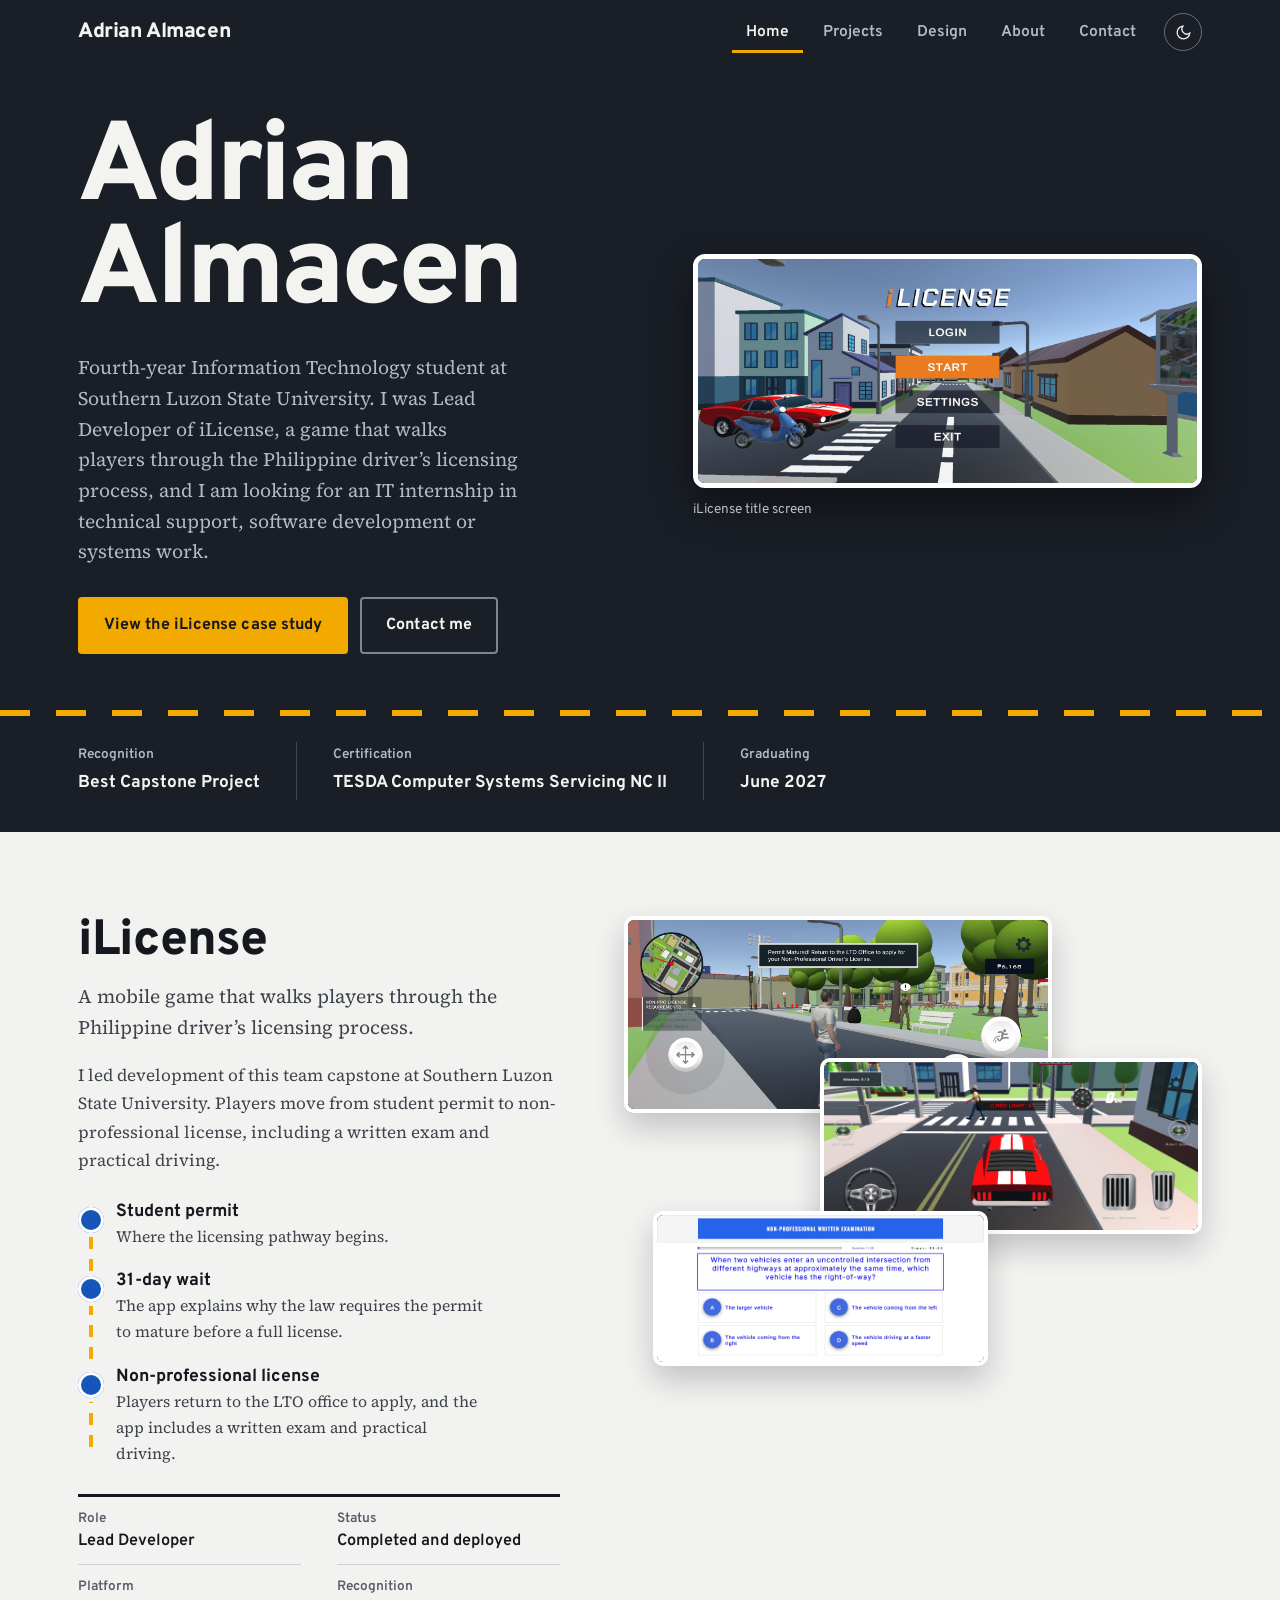
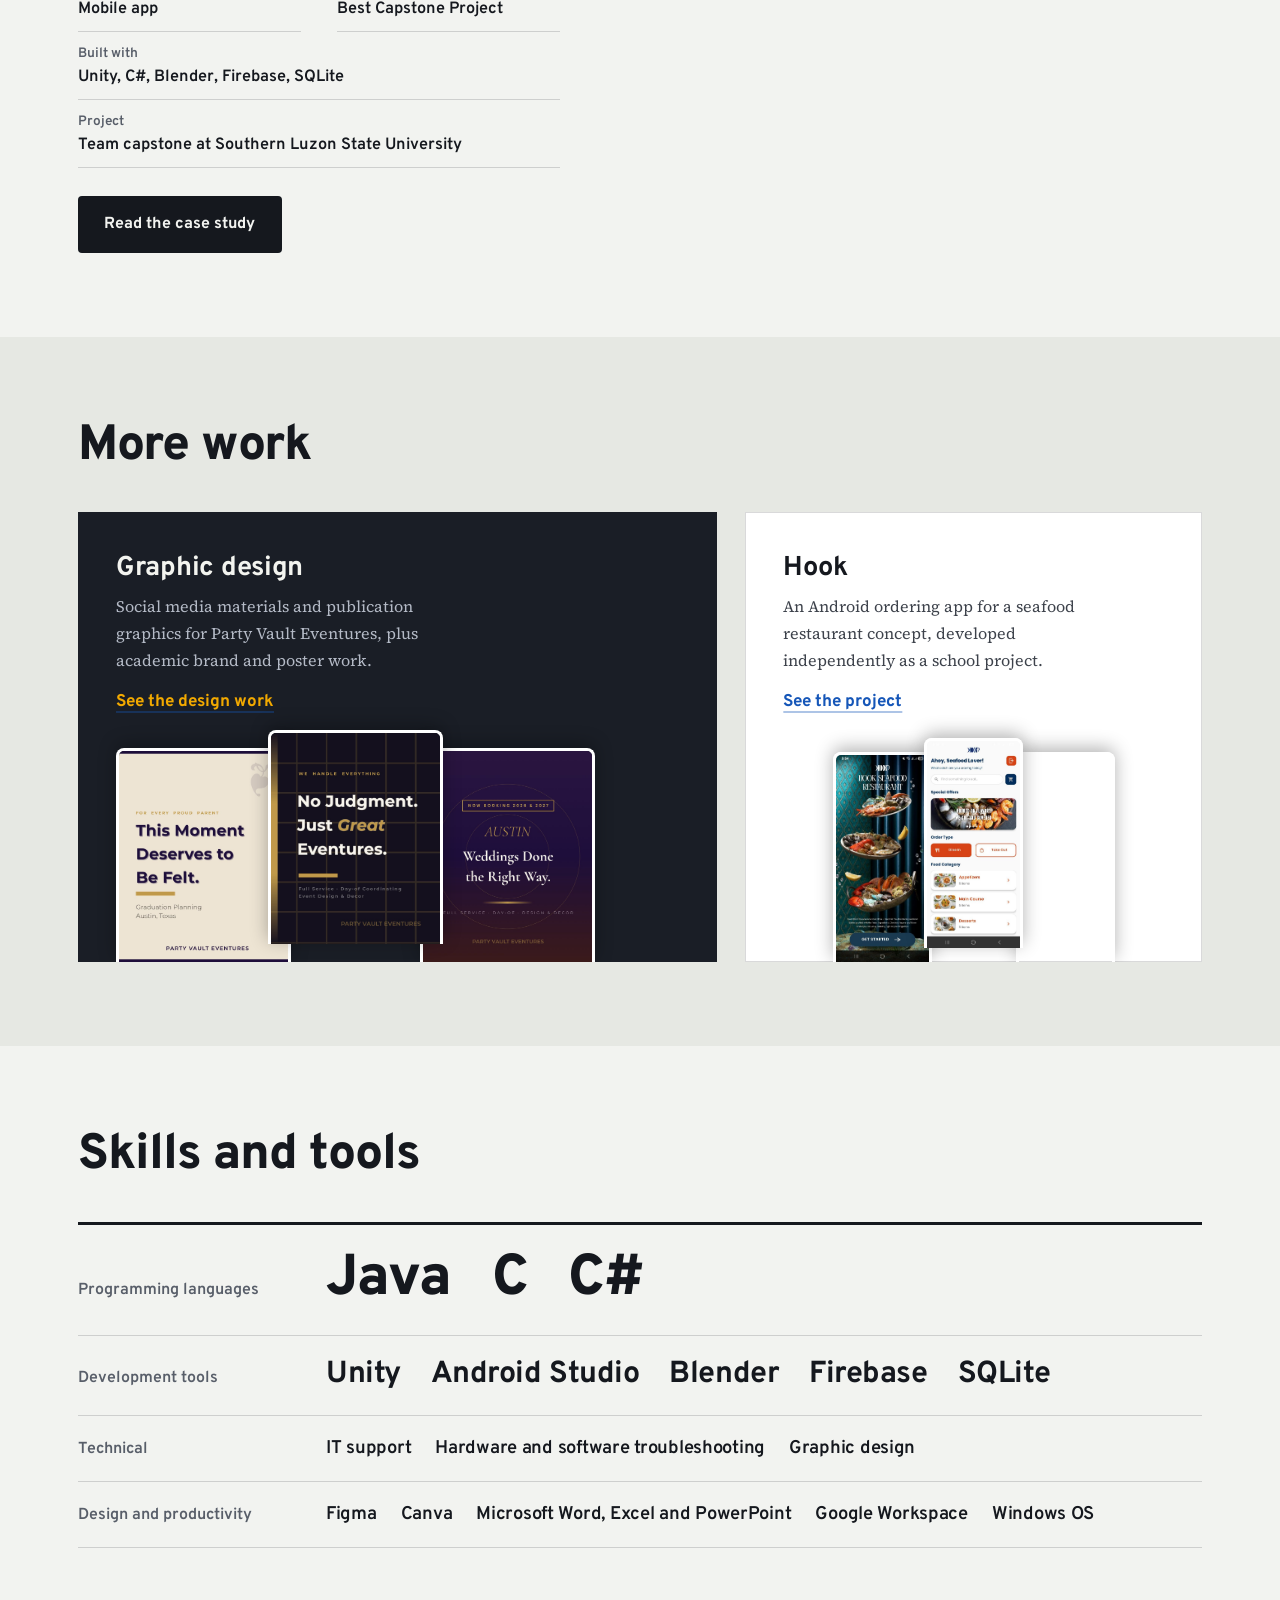
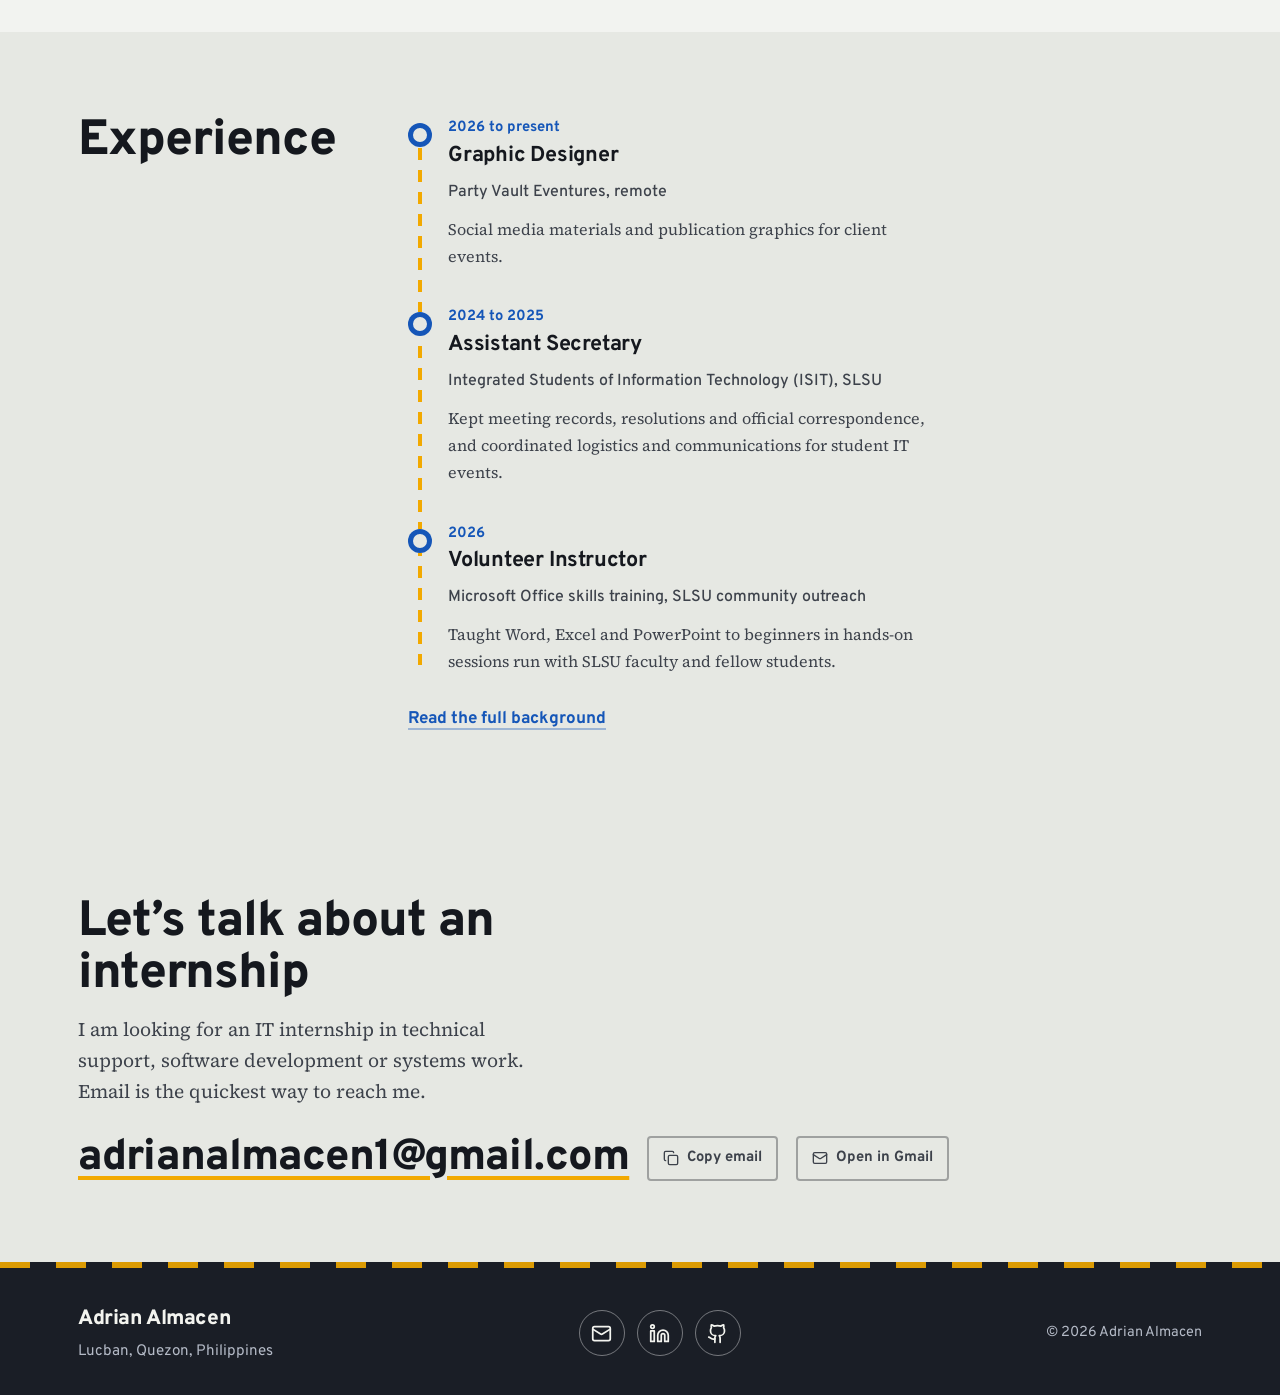
==== commit cb726dd3: "..." ====
--- a/index.html
+++ b/index.html
@@ -55,9 +55,12 @@
         </figure>
       </div>
       <div class="lane lane-hero" aria-hidden="true"></div>
-      <div class="container hero-foot">
-        <div class="plates"><span class="plate">Best Capstone Project</span><span class="plate">TESDA Computer Systems Servicing NC II</span></div>
-        <span class="plate plate-plain">Expected graduation June 2027</span>
+      <div class="container">
+        <dl class="hero-facts">
+          <div><dt>Recognition</dt><dd>Best Capstone Project</dd></div>
+          <div><dt>Certification</dt><dd>TESDA Computer Systems Servicing NC II</dd></div>
+          <div><dt>Graduating</dt><dd>June 2027</dd></div>
+        </dl>
       </div>
     </section>
     <section class="section" aria-labelledby="featured-h">
@@ -105,7 +108,7 @@
         <div class="mail-line">
           <a class="mail-big" href="mailto:adrianalmacen1@gmail.com">adrianalmacen1@gmail.com</a>
           <button type="button" class="copy-btn" data-copy="adrianalmacen1@gmail.com" aria-label="Copy email address"><svg viewBox="0 0 24 24" fill="none" stroke="currentColor" stroke-width="2" stroke-linecap="round" stroke-linejoin="round" aria-hidden="true"><rect width="14" height="14" x="8" y="8" rx="2" ry="2"/><path d="M4 16c-1.1 0-2-.9-2-2V4c0-1.1.9-2 2-2h10c1.1 0 2 .9 2 2"/></svg><span class="copy-label">Copy email</span></button>
-          <span class="sr-only" role="status" aria-live="polite" id="copyStatus"></span>
+          <a class="copy-btn" href="https://mail.google.com/mail/?view=cm&fs=1&to=adrianalmacen1@gmail.com&su=Internship%20inquiry" target="_blank" rel="noopener"><svg viewBox="0 0 24 24" fill="none" stroke="currentColor" stroke-width="2" stroke-linecap="round" stroke-linejoin="round" aria-hidden="true"><rect width="20" height="16" x="2" y="4" rx="2"/><path d="m22 7-8.97 5.7a1.94 1.94 0 0 1-2.06 0L2 7"/></svg><span>Open in Gmail</span><span class="sr-only"> (opens in a new tab)</span></a><span class="sr-only" role="status" aria-live="polite" id="copyStatus"></span>
         </div>
       </div>
     </section>
--- a/css/style.css
+++ b/css/style.css
@@ -396,3 +396,22 @@
   html { scroll-behavior: auto; }
   *, *::before, *::after { animation: none !important; transition: none !important; }
 }
+
+/* ---- v2.1: hero facts row (replaces sign plates), Gmail link, polish ---- */
+.hero-facts { display: grid; grid-template-columns: repeat(3, auto); justify-content: start; gap: 0; padding: 26px 0 32px; margin: 0; }
+.hero-facts > div { padding: 2px 36px; border-left: 1px solid rgba(255,255,255,0.18); }
+.hero-facts > div:first-child { padding-left: 0; border-left: 0; }
+.hero-facts dt { font-family: var(--font-display); font-size: 0.85rem; font-weight: 600; color: var(--asphalt-muted); }
+.hero-facts dd { margin: 2px 0 0; font-family: var(--font-display); font-weight: 700; font-size: 1.08rem; color: var(--on-asphalt, #f3f4ef); }
+.mail-actions { display: flex; flex-wrap: wrap; gap: 10px; align-items: center; }
+.copy-btn, .btn { transition: border-color .2s, color .2s, background .2s, transform .2s; }
+.btn:hover { transform: translateY(-2px); }
+.btn:active { transform: none; }
+.hero h1 span { display: block; animation: name-in .7s cubic-bezier(.2,.7,.2,1) both; }
+.hero h1 span + span { animation-delay: .12s; }
+@keyframes name-in { from { opacity: 0; transform: translateY(14px); } to { opacity: 1; transform: none; } }
+@media (max-width: 760px) {
+  .hero-facts { grid-template-columns: 1fr; gap: 14px; padding: 22px 0 26px; }
+  .hero-facts > div, .hero-facts > div:first-child { padding: 0 0 0 14px; border-left: 3px solid var(--amber); }
+}
+@media (prefers-reduced-motion: reduce) { .hero h1 span { animation: none; } .btn:hover { transform: none; } }
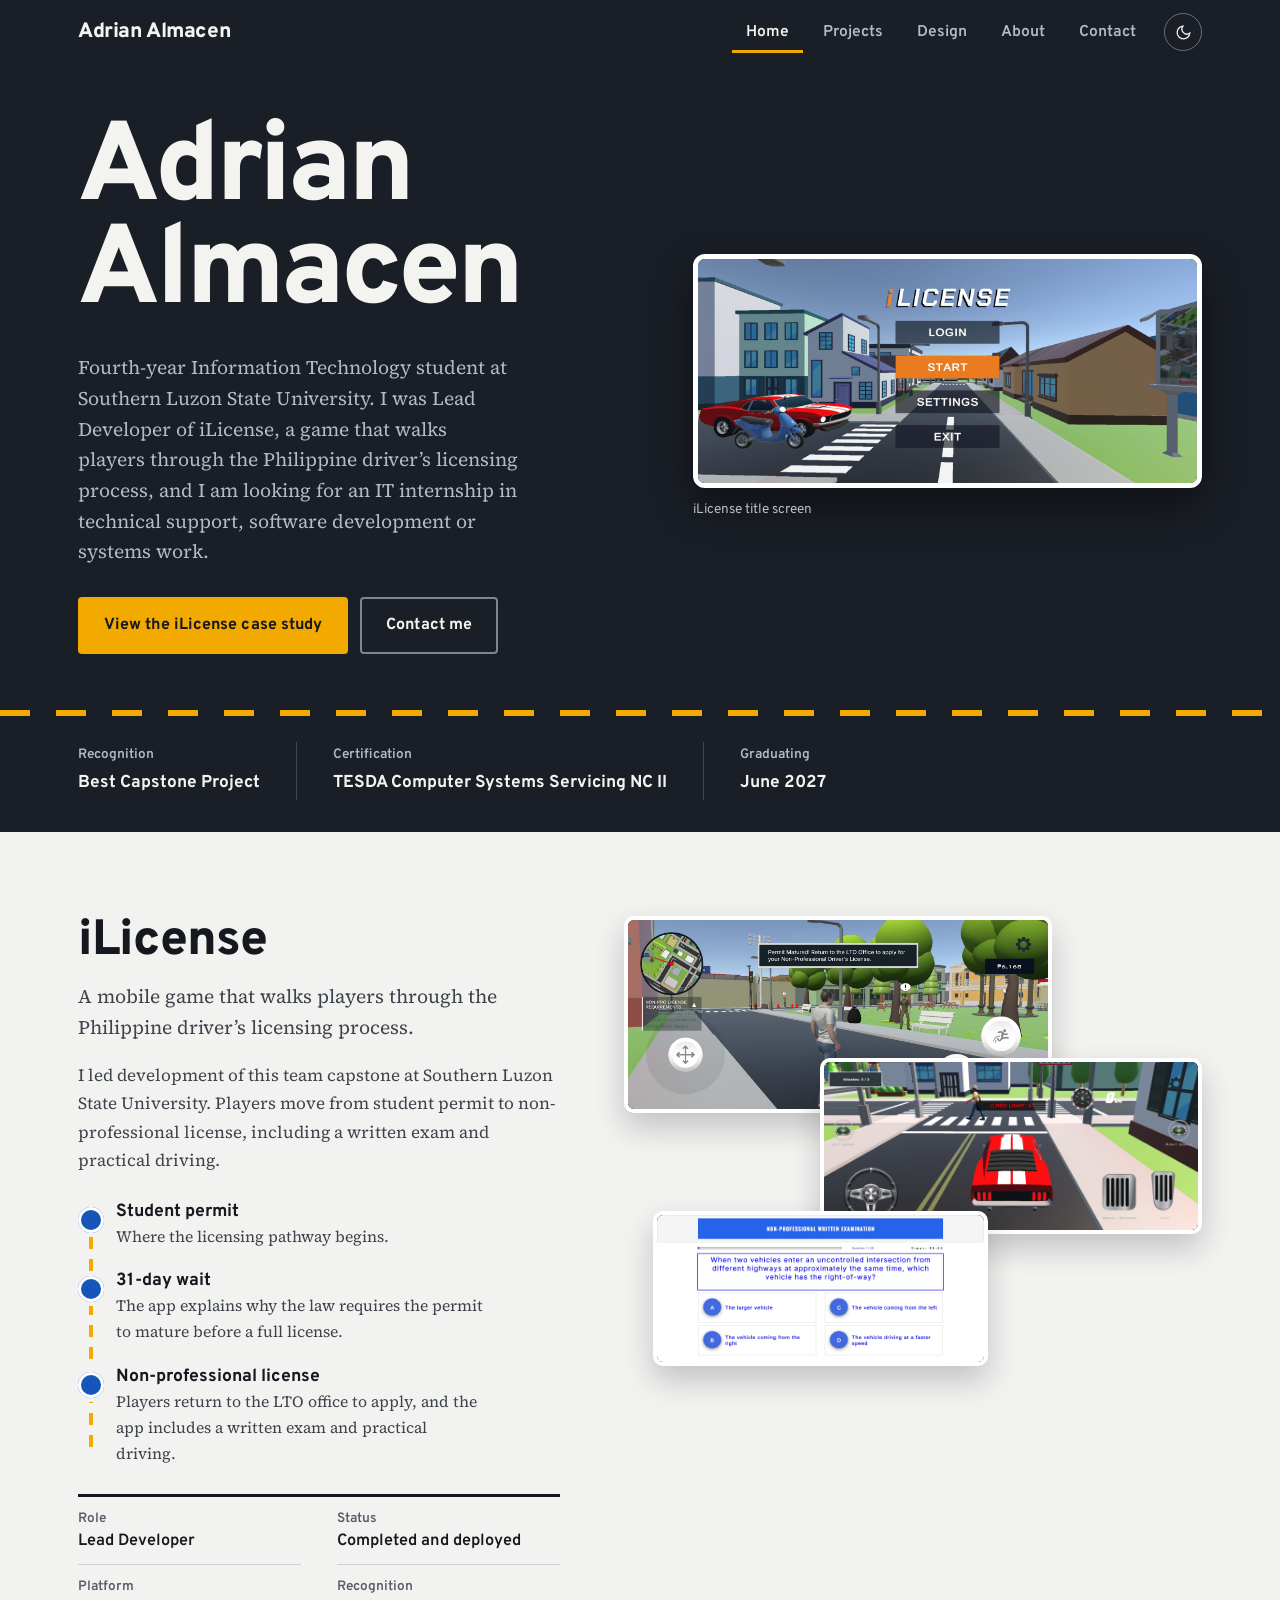
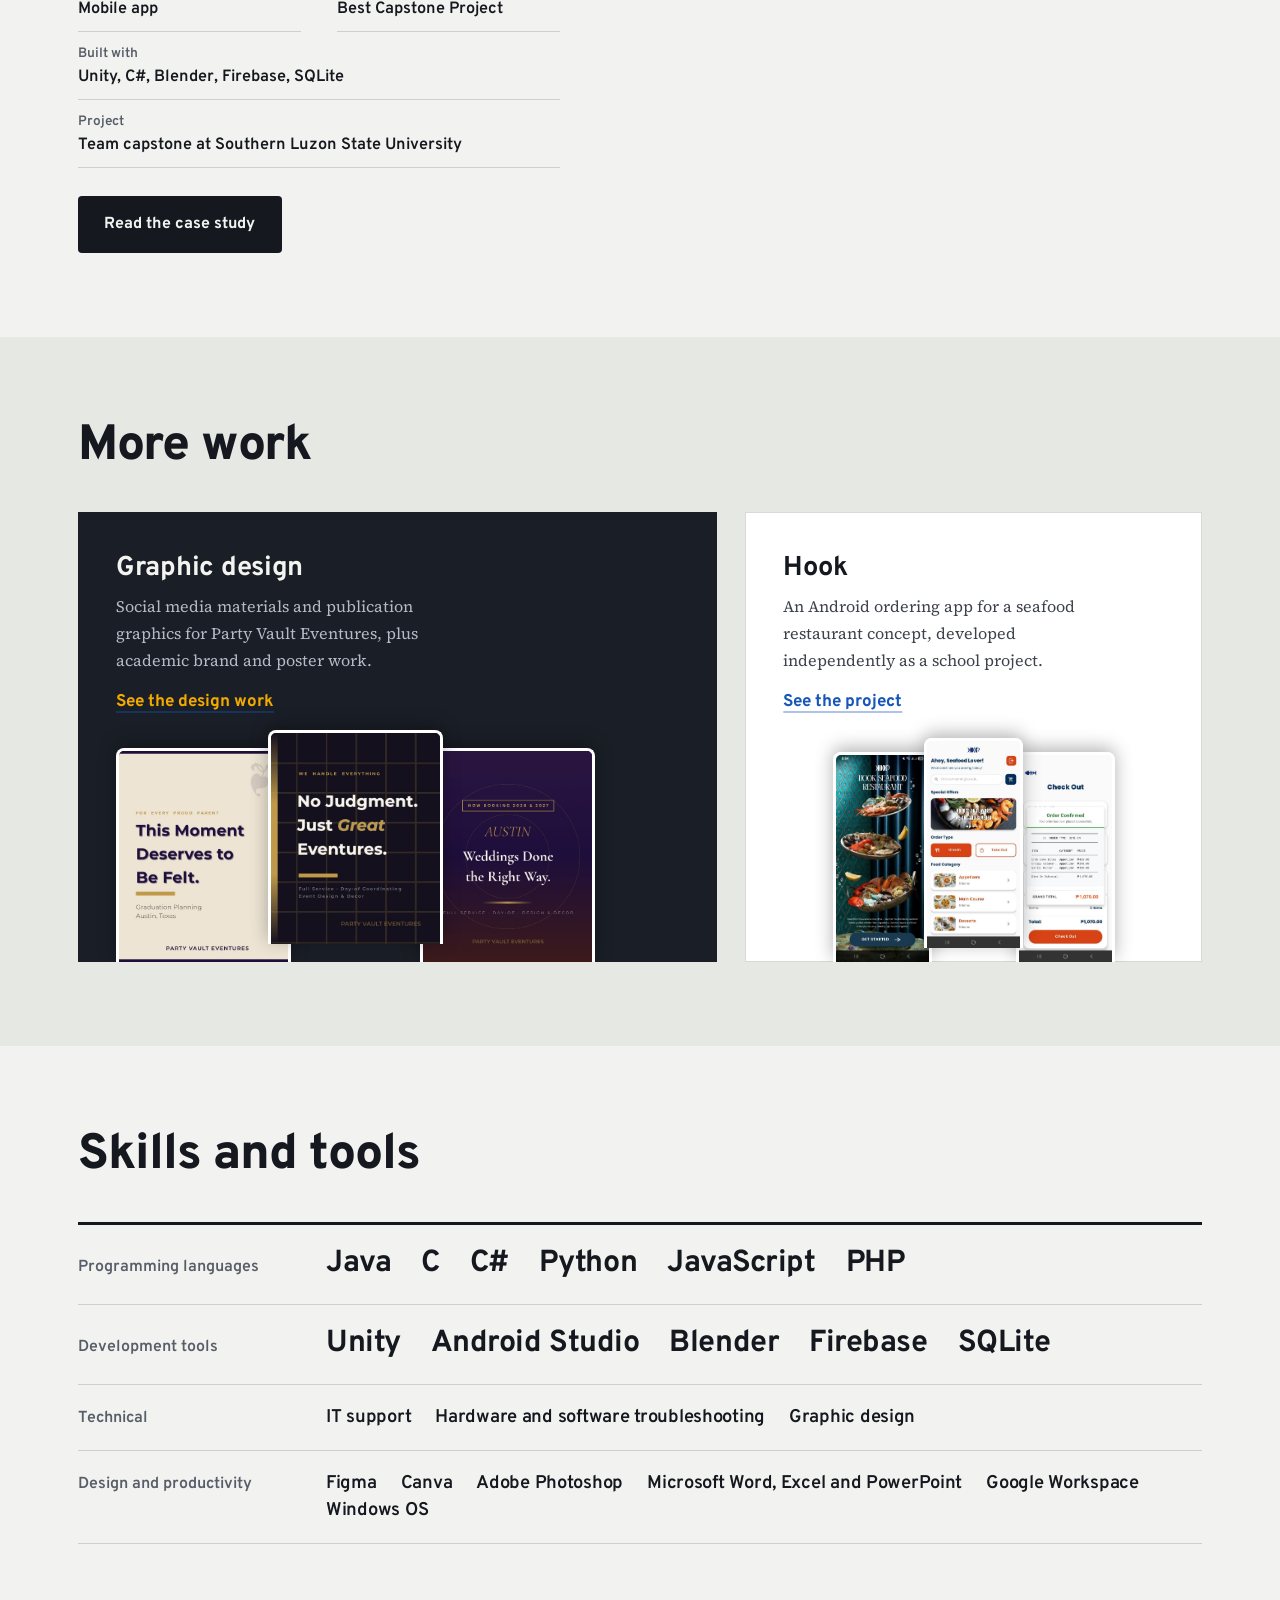
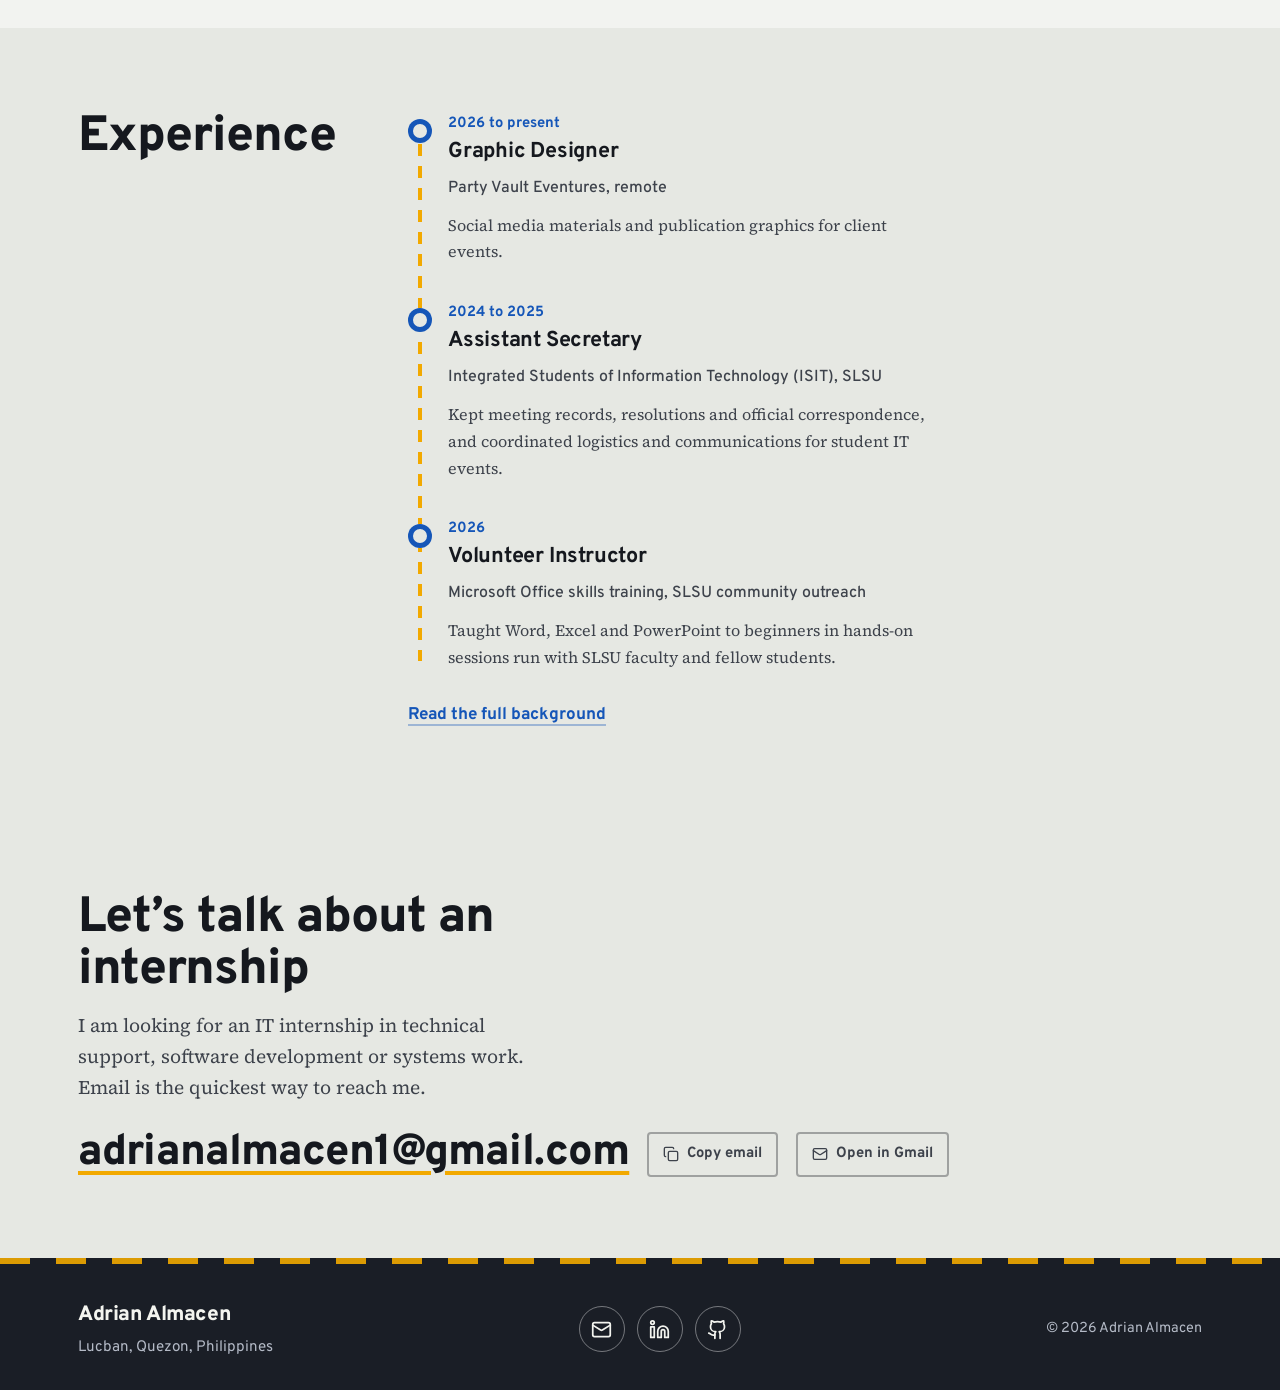
==== commit df2f736d: "changes" ====
--- a/index.html
+++ b/index.html
@@ -98,7 +98,7 @@
     <section class="section" aria-labelledby="skills-h">
       <div class="container">
         <div class="section-head"><h2 id="skills-h">Skills and tools</h2></div>
-        <div class="skills"><div class="skill-row big"><h3>Programming languages</h3><ul><li>Java</li><li>C</li><li>C#</li></ul></div><div class="skill-row mid"><h3>Development tools</h3><ul><li>Unity</li><li>Android Studio</li><li>Blender</li><li>Firebase</li><li>SQLite</li></ul></div><div class="skill-row small"><h3>Technical</h3><ul><li>IT support</li><li>Hardware and software troubleshooting</li><li>Graphic design</li></ul></div><div class="skill-row small"><h3>Design and productivity</h3><ul><li>Figma</li><li>Canva</li><li>Microsoft Word, Excel and PowerPoint</li><li>Google Workspace</li><li>Windows OS</li></ul></div></div>
+        <div class="skills"><div class="skill-row mid"><h3>Programming languages</h3><ul><li>Java</li><li>C</li><li>C#</li><li>Python</li><li>JavaScript</li><li>PHP</li></ul></div><div class="skill-row mid"><h3>Development tools</h3><ul><li>Unity</li><li>Android Studio</li><li>Blender</li><li>Firebase</li><li>SQLite</li></ul></div><div class="skill-row small"><h3>Technical</h3><ul><li>IT support</li><li>Hardware and software troubleshooting</li><li>Graphic design</li></ul></div><div class="skill-row small"><h3>Design and productivity</h3><ul><li>Figma</li><li>Canva</li><li>Adobe Photoshop</li><li>Microsoft Word, Excel and PowerPoint</li><li>Google Workspace</li><li>Windows OS</li></ul></div></div>
       </div>
     </section><section class="section tint" id="experience" aria-labelledby="experience-h"><div class="container split"><div class="section-head"><h2 id="experience-h">Experience</h2></div><div class="stack"><ol class="timeline"><li class="t-item"><div class="t-date">2026 to present</div><h3>Graphic Designer</h3><p class="t-org">Party Vault Eventures, remote</p><p>Social media materials and publication graphics for client events.</p></li><li class="t-item"><div class="t-date">2024 to 2025</div><h3>Assistant Secretary</h3><p class="t-org">Integrated Students of Information Technology (ISIT), SLSU</p><p>Kept meeting records, resolutions and official correspondence, and coordinated logistics and communications for student IT events.</p></li><li class="t-item"><div class="t-date">2026</div><h3>Volunteer Instructor</h3><p class="t-org">Microsoft Office skills training, SLSU community outreach</p><p>Taught Word, Excel and PowerPoint to beginners in hands-on sessions run with SLSU faculty and fellow students.</p></li></ol><p><a class="text-link" href="pages/about.html">Read the full background</a></p></div></div></section>
     <section class="cta-band" aria-labelledby="cta-h">
